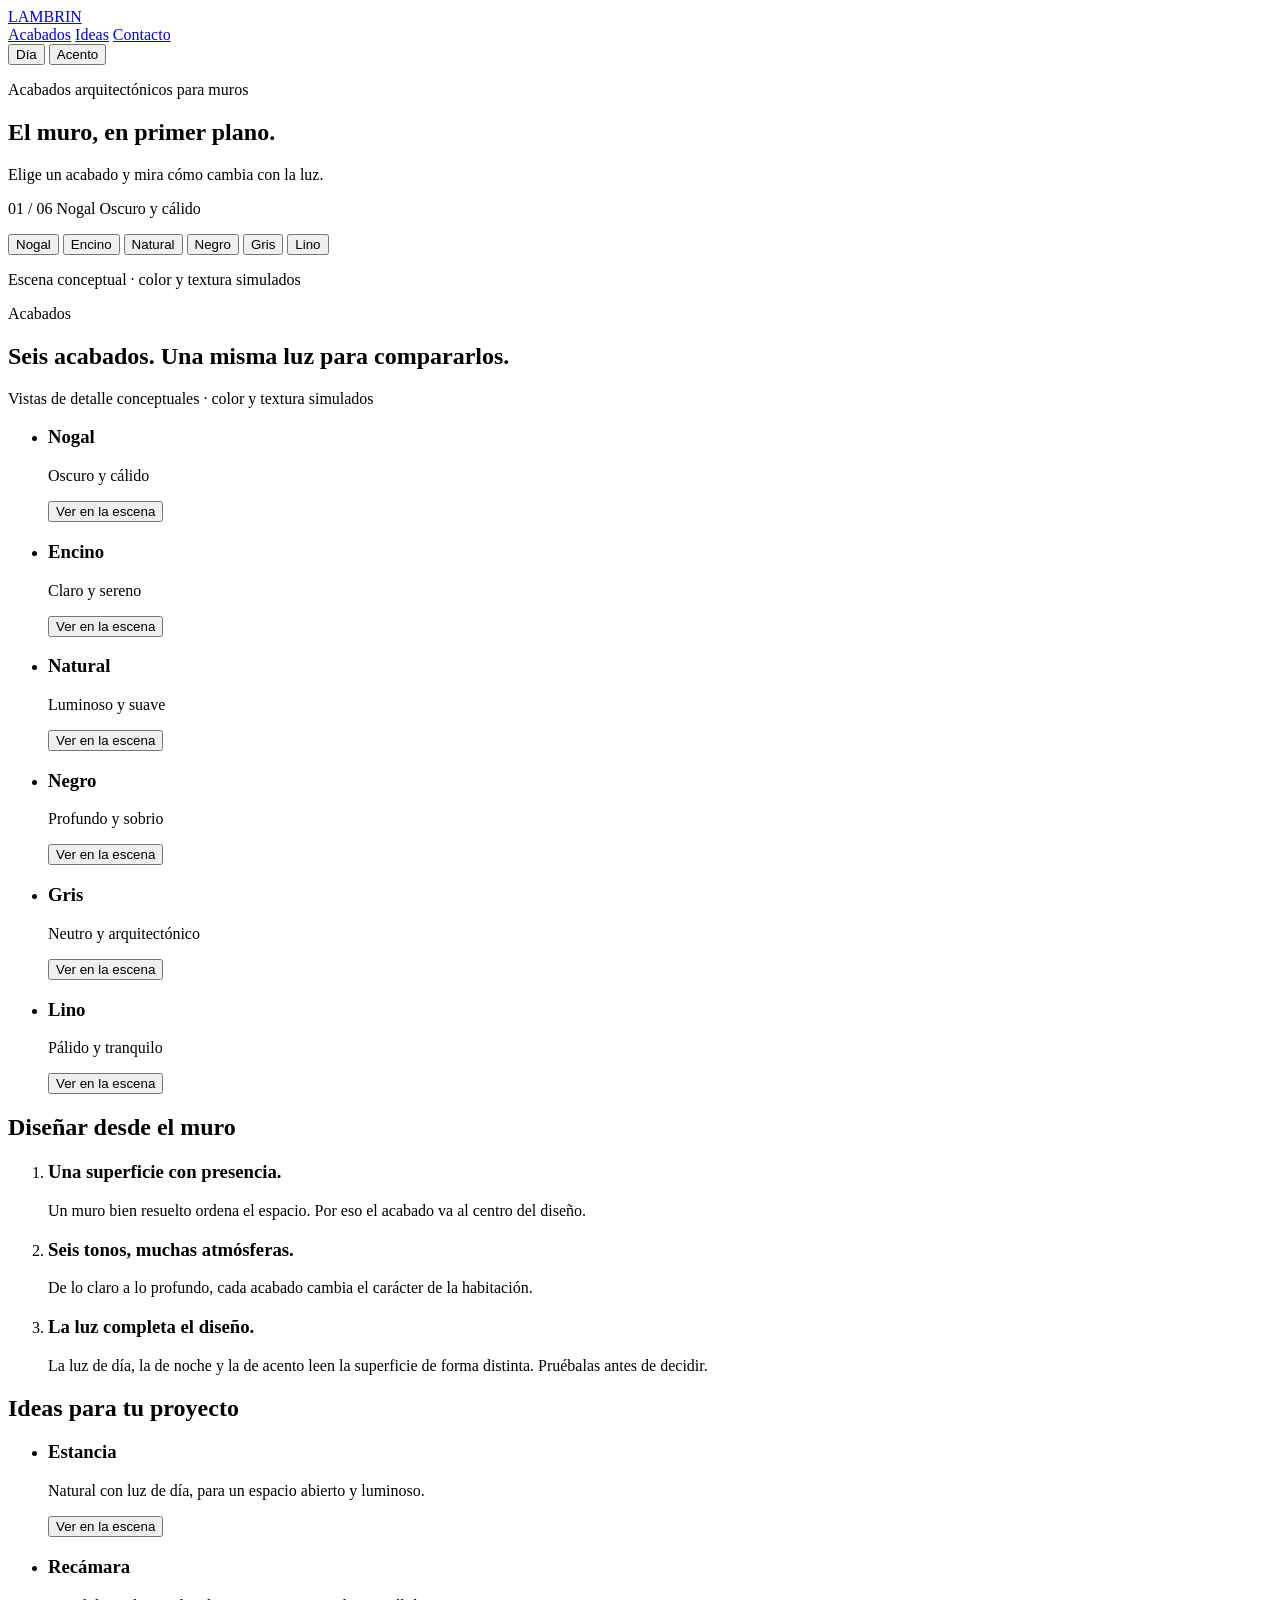
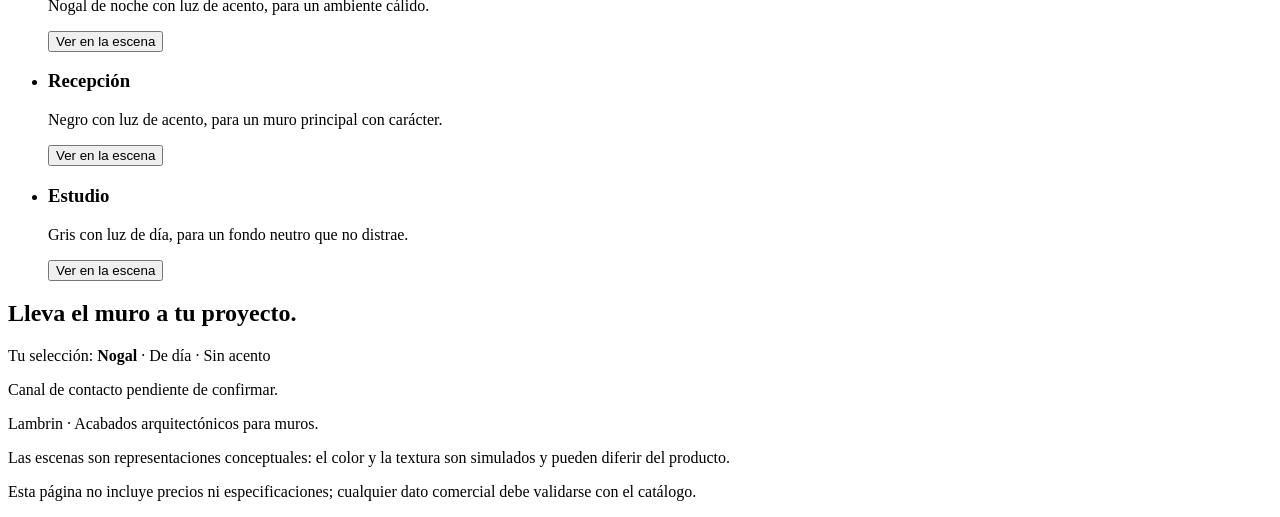
==== site/index.html @ aa0afe57 "T02: estructura y textos de la landing Co-Authored-By: Claude Opus 5.5 <noreply@anthropic.com>" ====
<!doctype html>
<html lang="es-MX">
<head>
  <meta charset="utf-8">
  <meta name="viewport" content="width=device-width, initial-scale=1, viewport-fit=cover">
  <meta name="description" content="Lambrin · Acabados arquitectónicos para muros. Escenas conceptuales: color y textura simulados.">
  <meta name="theme-color" content="#1a1613">
  <title>Lambrin — Acabados para muros</title>
  <link rel="stylesheet" href="styles.css">
  <script src="main.js" defer></script>
</head>
<body>
  <header class="site-header">
    <a class="brand" href="#escena">LAMBRIN</a>
    <nav class="site-nav" aria-label="Secciones">
      <a href="#acabados">Acabados</a>
      <a href="#ideas">Ideas</a>
      <a href="#contacto">Contacto</a>
    </nav>
  </header>

  <main>
    <!-- Escena principal: representación conceptual (ADR-0002) -->
    <section class="scene" id="escena" aria-labelledby="hero-title">
      <div class="stage" aria-hidden="true">
        <div class="wall">
          <div class="surface is-front" data-surface>
            <div class="surface__texture"></div>
            <div class="surface__graze surface__graze--lamp"></div>
            <div class="surface__graze surface__graze--accent"></div>
          </div>
          <div class="surface" data-surface>
            <div class="surface__texture"></div>
            <div class="surface__graze surface__graze--lamp"></div>
            <div class="surface__graze surface__graze--accent"></div>
          </div>
          <div class="light light--daywash"></div>
          <div class="light light--sun-glow"></div>
          <div class="light light--sun"></div>
          <div class="light light--night"></div>
          <div class="light light--lamp"></div>
          <div class="light light--accent"></div>
          <div class="light light--ceiling"></div>
          <div class="light light--base"></div>
          <div class="window"><span class="window__day"></span><span class="window__night"></span></div>
          <div class="sconce"></div>
        </div>
        <div class="floor"><span class="floor__sun"></span><span class="floor__lamp"></span></div>
        <div class="vignette"></div>
        <div class="grain"></div>
        <div class="shade shade--top"></div>
        <div class="shade shade--bottom"></div>
      </div>

      <div class="plate" role="group" aria-label="Apagadores">
        <button class="rocker" id="switch-day" type="button" role="switch" aria-checked="true" aria-label="Luz de día">
          <span class="rocker__paddle" aria-hidden="true"></span>
          <span class="rocker__led" aria-hidden="true"></span>
          <span class="rocker__label" aria-hidden="true">Día</span>
        </button>
        <button class="rocker" id="switch-accent" type="button" role="switch" aria-checked="false" aria-label="Luz de acento">
          <span class="rocker__paddle" aria-hidden="true"></span>
          <span class="rocker__led" aria-hidden="true"></span>
          <span class="rocker__label" aria-hidden="true">Acento</span>
        </button>
      </div>

      <div class="hero">
        <div class="hero__copy">
          <p class="kicker">Acabados arquitectónicos para muros</p>
          <h1 id="hero-title">El muro, en primer plano.</h1>
          <p class="hero__lead">Elige un acabado y mira cómo cambia con la luz.</p>
        </div>

        <div class="picker">
          <p class="picker__status">
            <span class="picker__index" id="finish-index">01 / 06</span>
            <span class="picker__name" id="finish-name">Nogal</span>
            <span class="picker__tone" id="finish-tone">Oscuro y cálido</span>
          </p>
          <div class="picker__options" role="radiogroup" aria-label="Acabado">
            <button class="chip" type="button" role="radio" aria-checked="true" tabindex="0" data-finish="nogal"><span class="chip__swatch" data-paint="nogal" aria-hidden="true"></span><span class="chip__name">Nogal</span></button>
            <button class="chip" type="button" role="radio" aria-checked="false" tabindex="-1" data-finish="encino"><span class="chip__swatch" data-paint="encino" aria-hidden="true"></span><span class="chip__name">Encino</span></button>
            <button class="chip" type="button" role="radio" aria-checked="false" tabindex="-1" data-finish="natural"><span class="chip__swatch" data-paint="natural" aria-hidden="true"></span><span class="chip__name">Natural</span></button>
            <button class="chip" type="button" role="radio" aria-checked="false" tabindex="-1" data-finish="negro"><span class="chip__swatch" data-paint="negro" aria-hidden="true"></span><span class="chip__name">Negro</span></button>
            <button class="chip" type="button" role="radio" aria-checked="false" tabindex="-1" data-finish="gris"><span class="chip__swatch" data-paint="gris" aria-hidden="true"></span><span class="chip__name">Gris</span></button>
            <button class="chip" type="button" role="radio" aria-checked="false" tabindex="-1" data-finish="lino"><span class="chip__swatch" data-paint="lino" aria-hidden="true"></span><span class="chip__name">Lino</span></button>
          </div>
          <p class="scene-note">Escena conceptual · color y textura simulados</p>
        </div>
      </div>
    </section>

    <section class="section" id="acabados" aria-labelledby="acabados-title">
      <div class="section__head">
        <p class="eyebrow">Acabados</p>
        <h2 id="acabados-title">Seis acabados. Una misma luz para compararlos.</h2>
        <p class="section__note">Vistas de detalle conceptuales · color y textura simulados</p>
      </div>
      <ul class="finish-grid">
        <li class="finish-card">
          <div class="finish-card__tile" data-paint="nogal" aria-hidden="true"></div>
          <h3>Nogal</h3>
          <p>Oscuro y cálido</p>
          <button class="text-button" type="button" data-show-finish="nogal" aria-label="Ver Nogal en la escena">Ver en la escena</button>
        </li>
        <li class="finish-card">
          <div class="finish-card__tile" data-paint="encino" aria-hidden="true"></div>
          <h3>Encino</h3>
          <p>Claro y sereno</p>
          <button class="text-button" type="button" data-show-finish="encino" aria-label="Ver Encino en la escena">Ver en la escena</button>
        </li>
        <li class="finish-card">
          <div class="finish-card__tile" data-paint="natural" aria-hidden="true"></div>
          <h3>Natural</h3>
          <p>Luminoso y suave</p>
          <button class="text-button" type="button" data-show-finish="natural" aria-label="Ver Natural en la escena">Ver en la escena</button>
        </li>
        <li class="finish-card">
          <div class="finish-card__tile" data-paint="negro" aria-hidden="true"></div>
          <h3>Negro</h3>
          <p>Profundo y sobrio</p>
          <button class="text-button" type="button" data-show-finish="negro" aria-label="Ver Negro en la escena">Ver en la escena</button>
        </li>
        <li class="finish-card">
          <div class="finish-card__tile" data-paint="gris" aria-hidden="true"></div>
          <h3>Gris</h3>
          <p>Neutro y arquitectónico</p>
          <button class="text-button" type="button" data-show-finish="gris" aria-label="Ver Gris en la escena">Ver en la escena</button>
        </li>
        <li class="finish-card">
          <div class="finish-card__tile" data-paint="lino" aria-hidden="true"></div>
          <h3>Lino</h3>
          <p>Pálido y tranquilo</p>
          <button class="text-button" type="button" data-show-finish="lino" aria-label="Ver Lino en la escena">Ver en la escena</button>
        </li>
      </ul>
    </section>

    <section class="band" id="valor" aria-labelledby="valor-title">
      <div class="section">
        <div class="section__head">
          <h2 id="valor-title">Diseñar desde el muro</h2>
        </div>
        <ol class="values">
          <li>
            <h3>Una superficie con presencia.</h3>
            <p>Un muro bien resuelto ordena el espacio. Por eso el acabado va al centro del diseño.</p>
          </li>
          <li>
            <h3>Seis tonos, muchas atmósferas.</h3>
            <p>De lo claro a lo profundo, cada acabado cambia el carácter de la habitación.</p>
          </li>
          <li>
            <h3>La luz completa el diseño.</h3>
            <p>La luz de día, la de noche y la de acento leen la superficie de forma distinta. Pruébalas antes de decidir.</p>
          </li>
        </ol>
      </div>
    </section>

    <section class="section" id="ideas" aria-labelledby="ideas-title">
      <div class="section__head">
        <h2 id="ideas-title">Ideas para tu proyecto</h2>
      </div>
      <ul class="ideas">
        <li class="idea">
          <div class="mini" data-idea-scene="estancia" aria-hidden="true"><span class="mini__shade"></span><span class="mini__glow"></span><span class="mini__accent"></span></div>
          <h3>Estancia</h3>
          <p>Natural con luz de día, para un espacio abierto y luminoso.</p>
          <p class="idea__meta" data-idea-meta="estancia"></p>
          <button class="text-button" type="button" data-idea="estancia" aria-label="Ver la idea Estancia en la escena">Ver en la escena</button>
        </li>
        <li class="idea">
          <div class="mini" data-idea-scene="recamara" aria-hidden="true"><span class="mini__shade"></span><span class="mini__glow"></span><span class="mini__accent"></span></div>
          <h3>Recámara</h3>
          <p>Nogal de noche con luz de acento, para un ambiente cálido.</p>
          <p class="idea__meta" data-idea-meta="recamara"></p>
          <button class="text-button" type="button" data-idea="recamara" aria-label="Ver la idea Recámara en la escena">Ver en la escena</button>
        </li>
        <li class="idea">
          <div class="mini" data-idea-scene="recepcion" aria-hidden="true"><span class="mini__shade"></span><span class="mini__glow"></span><span class="mini__accent"></span></div>
          <h3>Recepción</h3>
          <p>Negro con luz de acento, para un muro principal con carácter.</p>
          <p class="idea__meta" data-idea-meta="recepcion"></p>
          <button class="text-button" type="button" data-idea="recepcion" aria-label="Ver la idea Recepción en la escena">Ver en la escena</button>
        </li>
        <li class="idea">
          <div class="mini" data-idea-scene="estudio" aria-hidden="true"><span class="mini__shade"></span><span class="mini__glow"></span><span class="mini__accent"></span></div>
          <h3>Estudio</h3>
          <p>Gris con luz de día, para un fondo neutro que no distrae.</p>
          <p class="idea__meta" data-idea-meta="estudio"></p>
          <button class="text-button" type="button" data-idea="estudio" aria-label="Ver la idea Estudio en la escena">Ver en la escena</button>
        </li>
      </ul>
    </section>

    <!-- Sin canal de contacto confirmado: no hay formulario ni envío (ADR-0003) -->
    <section class="cta" id="contacto" aria-labelledby="contacto-title">
      <div class="section cta__inner">
        <h2 id="contacto-title">Lleva el muro a tu proyecto.</h2>
        <div class="summary">
          <span class="summary__swatch" id="cta-swatch" aria-hidden="true"></span>
          <p>Tu selección: <strong id="cta-finish">Nogal</strong> · <span id="cta-mode">De día</span> · <span id="cta-accent">Sin acento</span></p>
        </div>
        <p class="pending" id="cta-pending">Canal de contacto pendiente de confirmar.</p>
      </div>
    </section>
  </main>

  <footer class="site-footer">
    <div class="section site-footer__inner">
      <p class="site-footer__brand">Lambrin · Acabados arquitectónicos para muros.</p>
      <p>Las escenas son representaciones conceptuales: el color y la textura son simulados y pueden diferir del producto.</p>
      <p>Esta página no incluye precios ni especificaciones; cualquier dato comercial debe validarse con el catálogo.</p>
    </div>
  </footer>

  <p class="sr-only" id="announcer" aria-live="polite"></p>
</body>
</html>
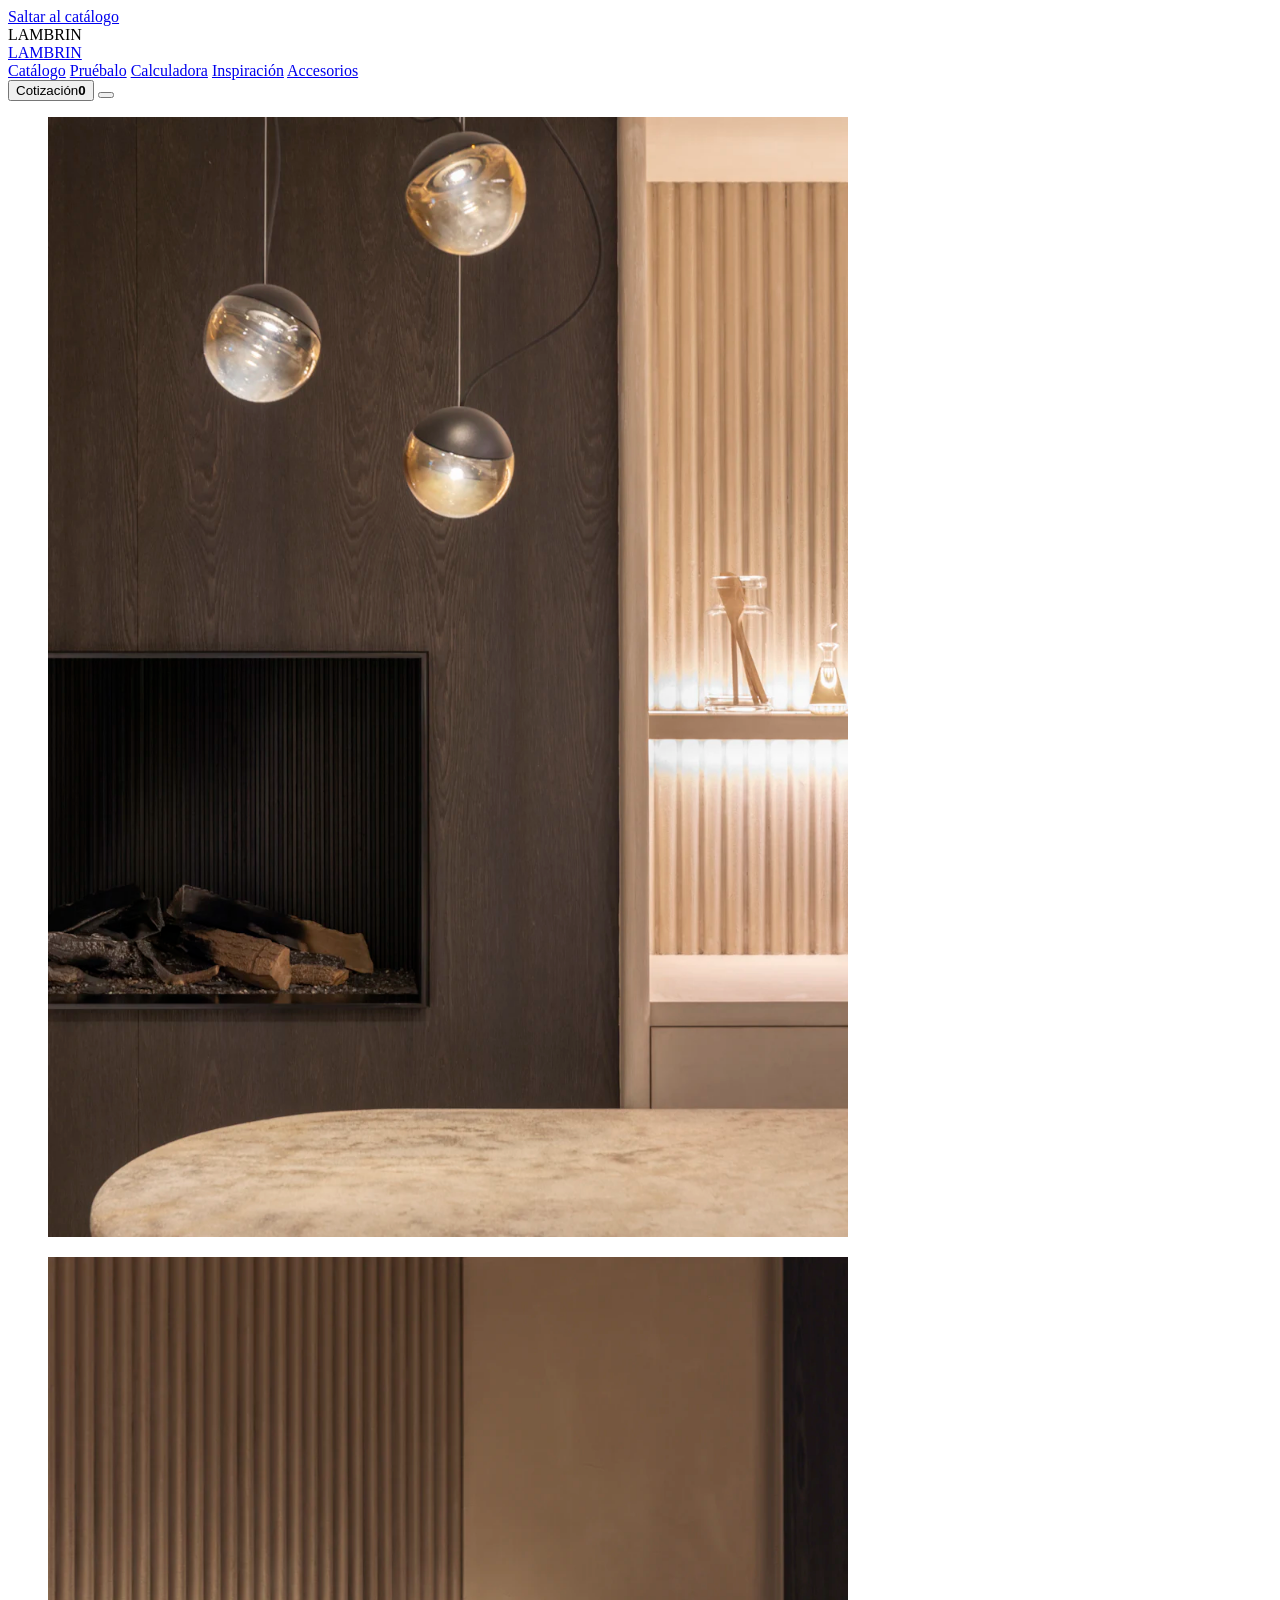
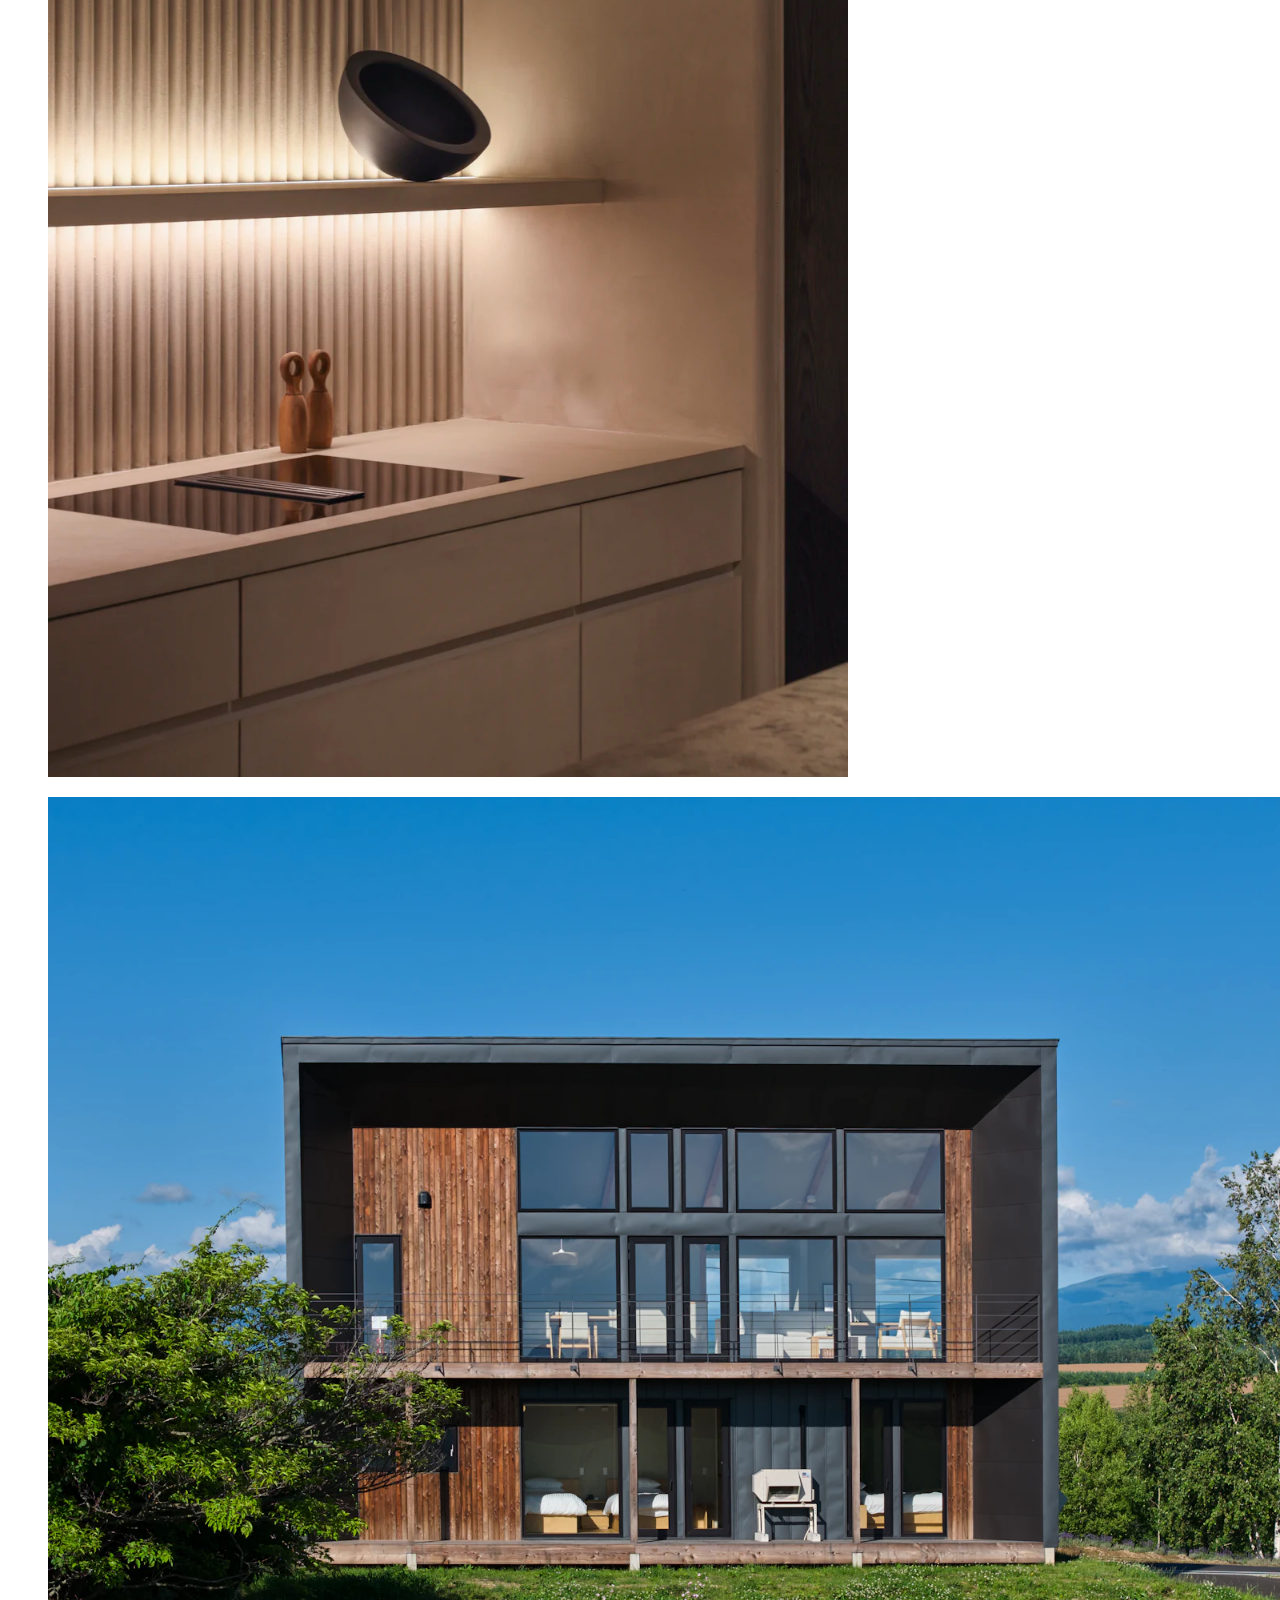
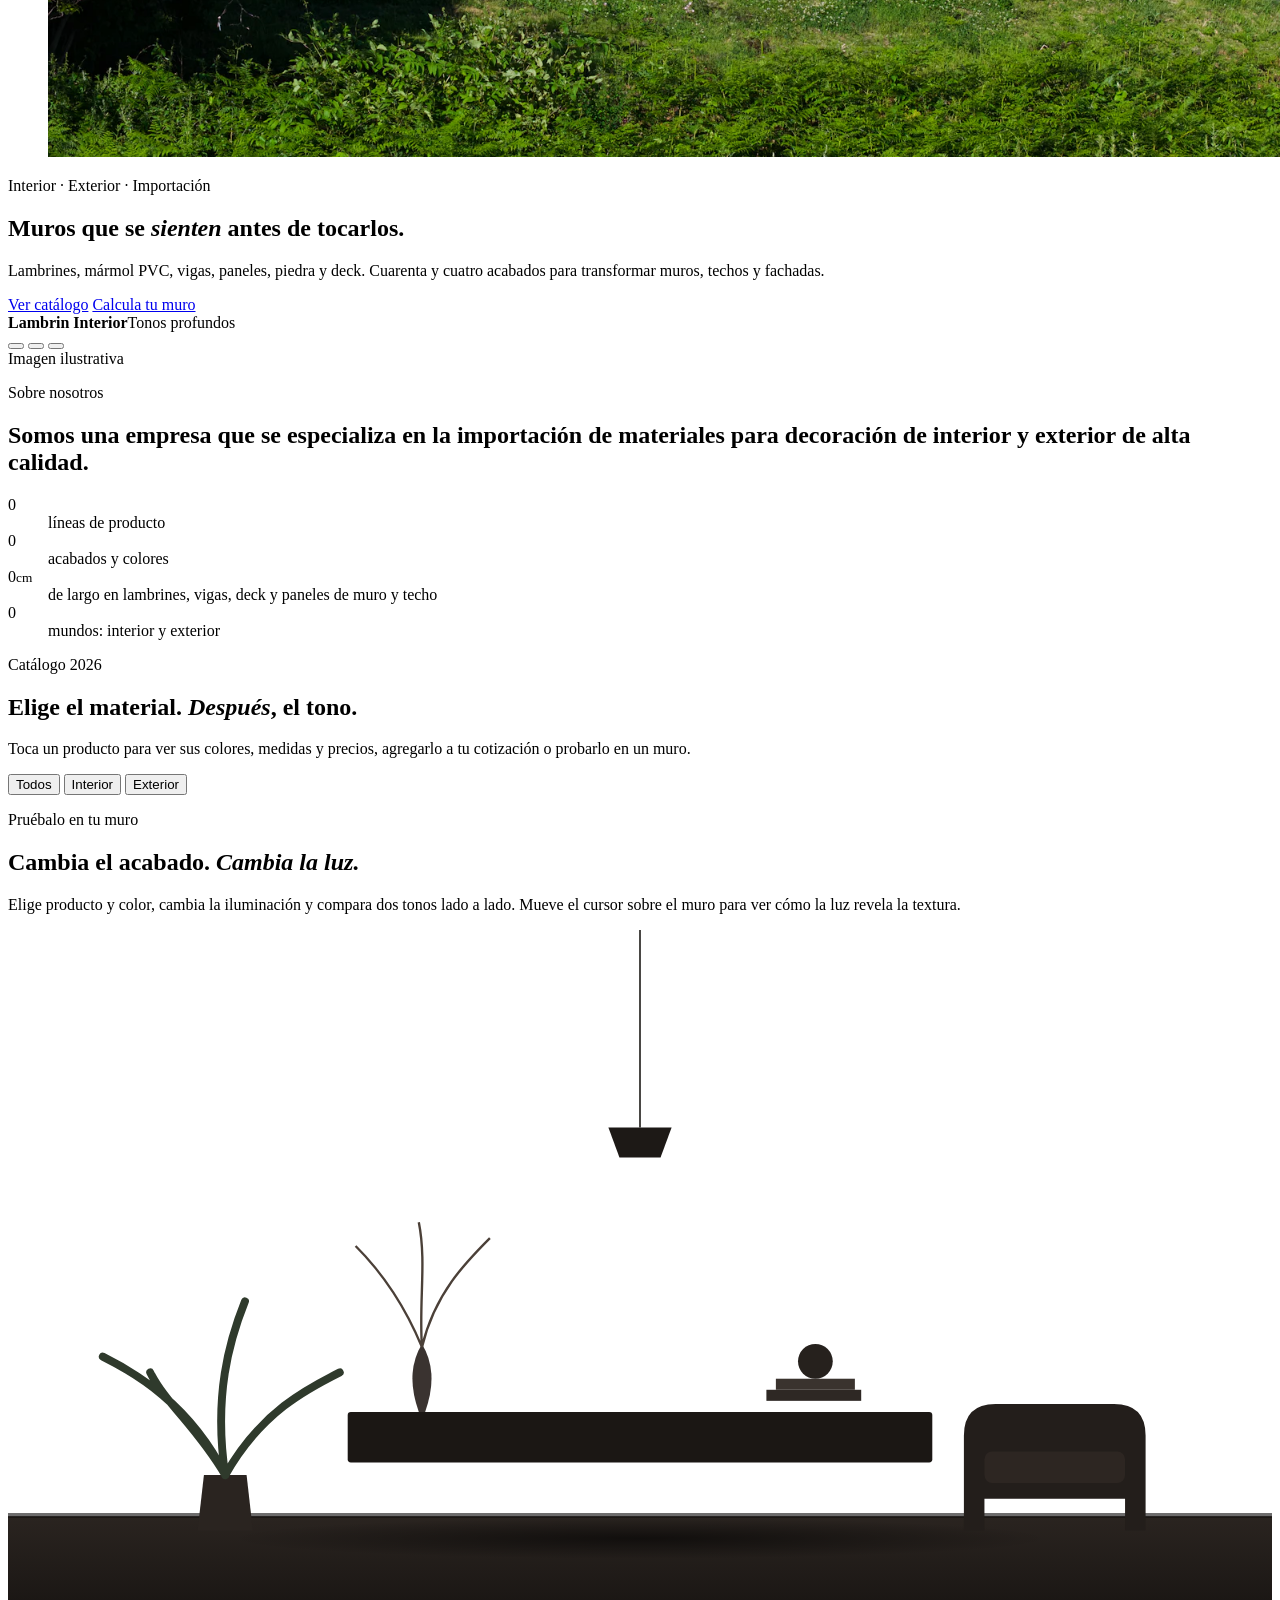
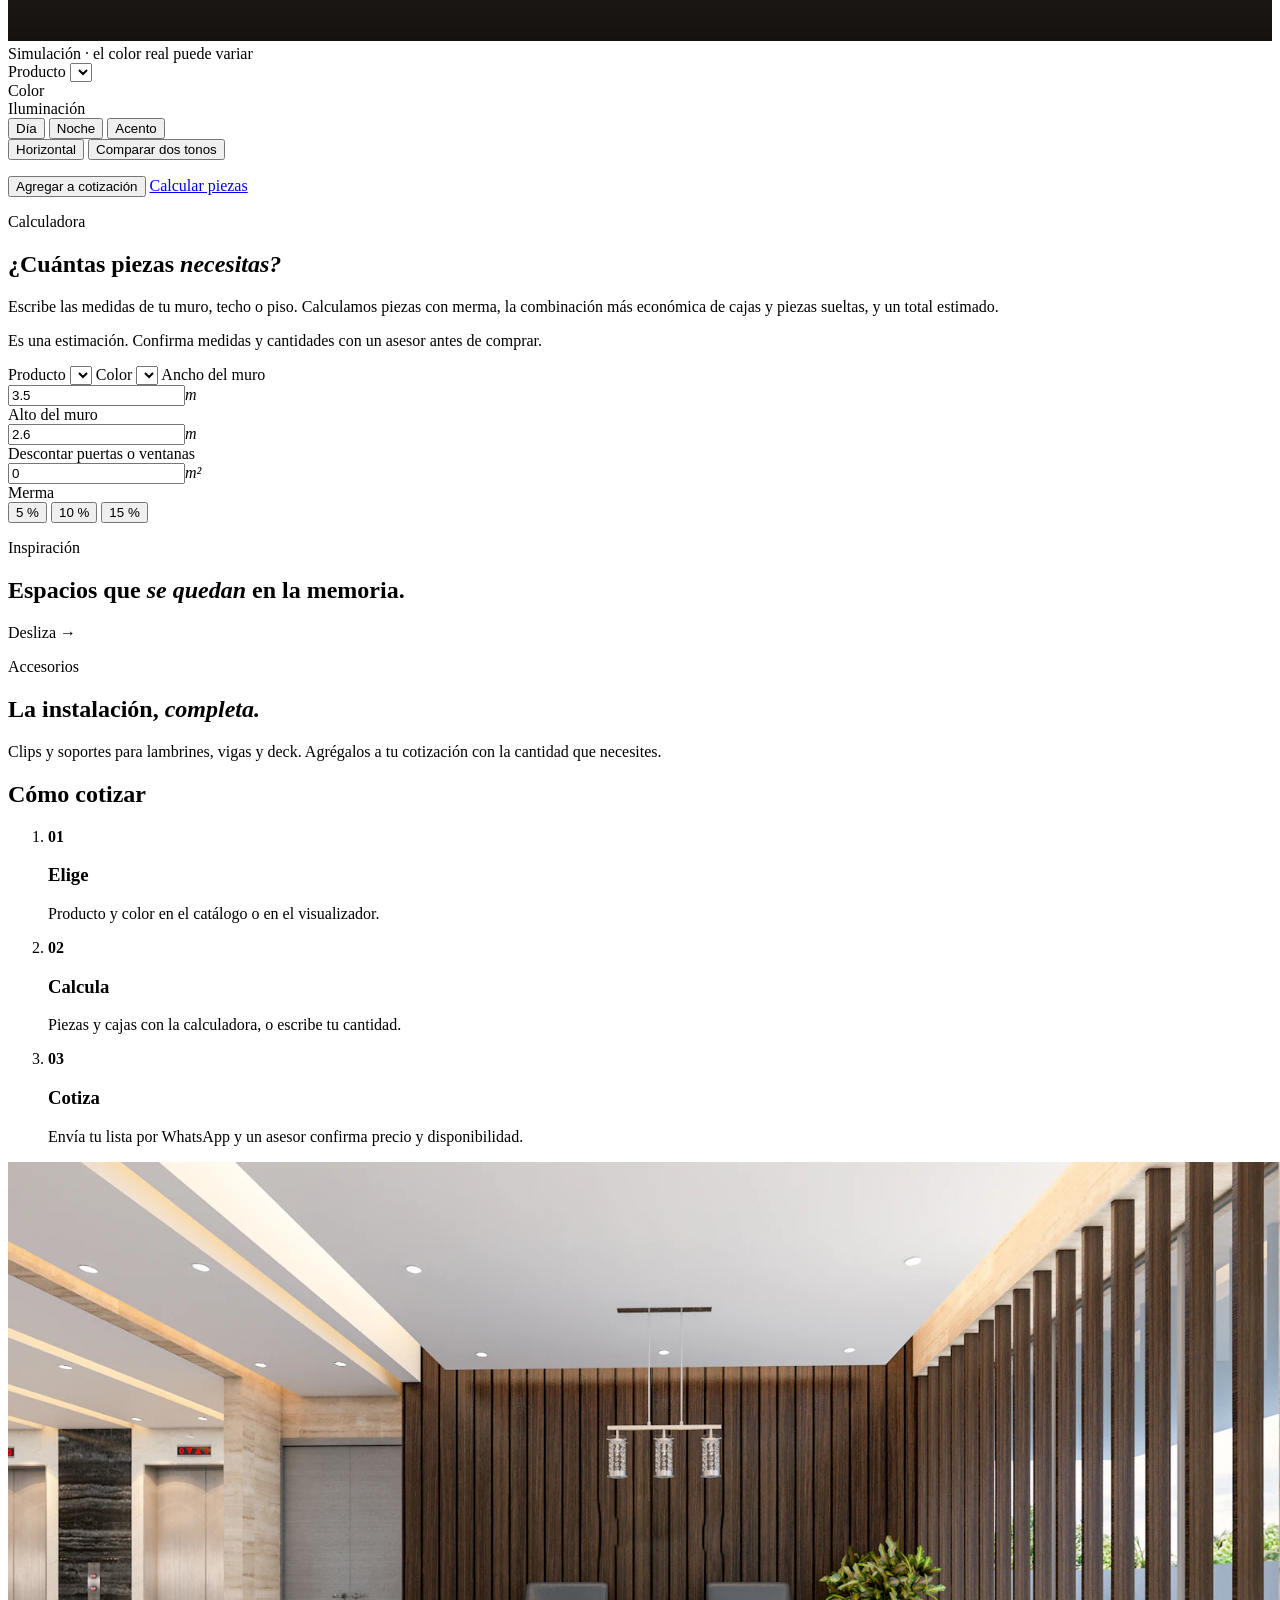
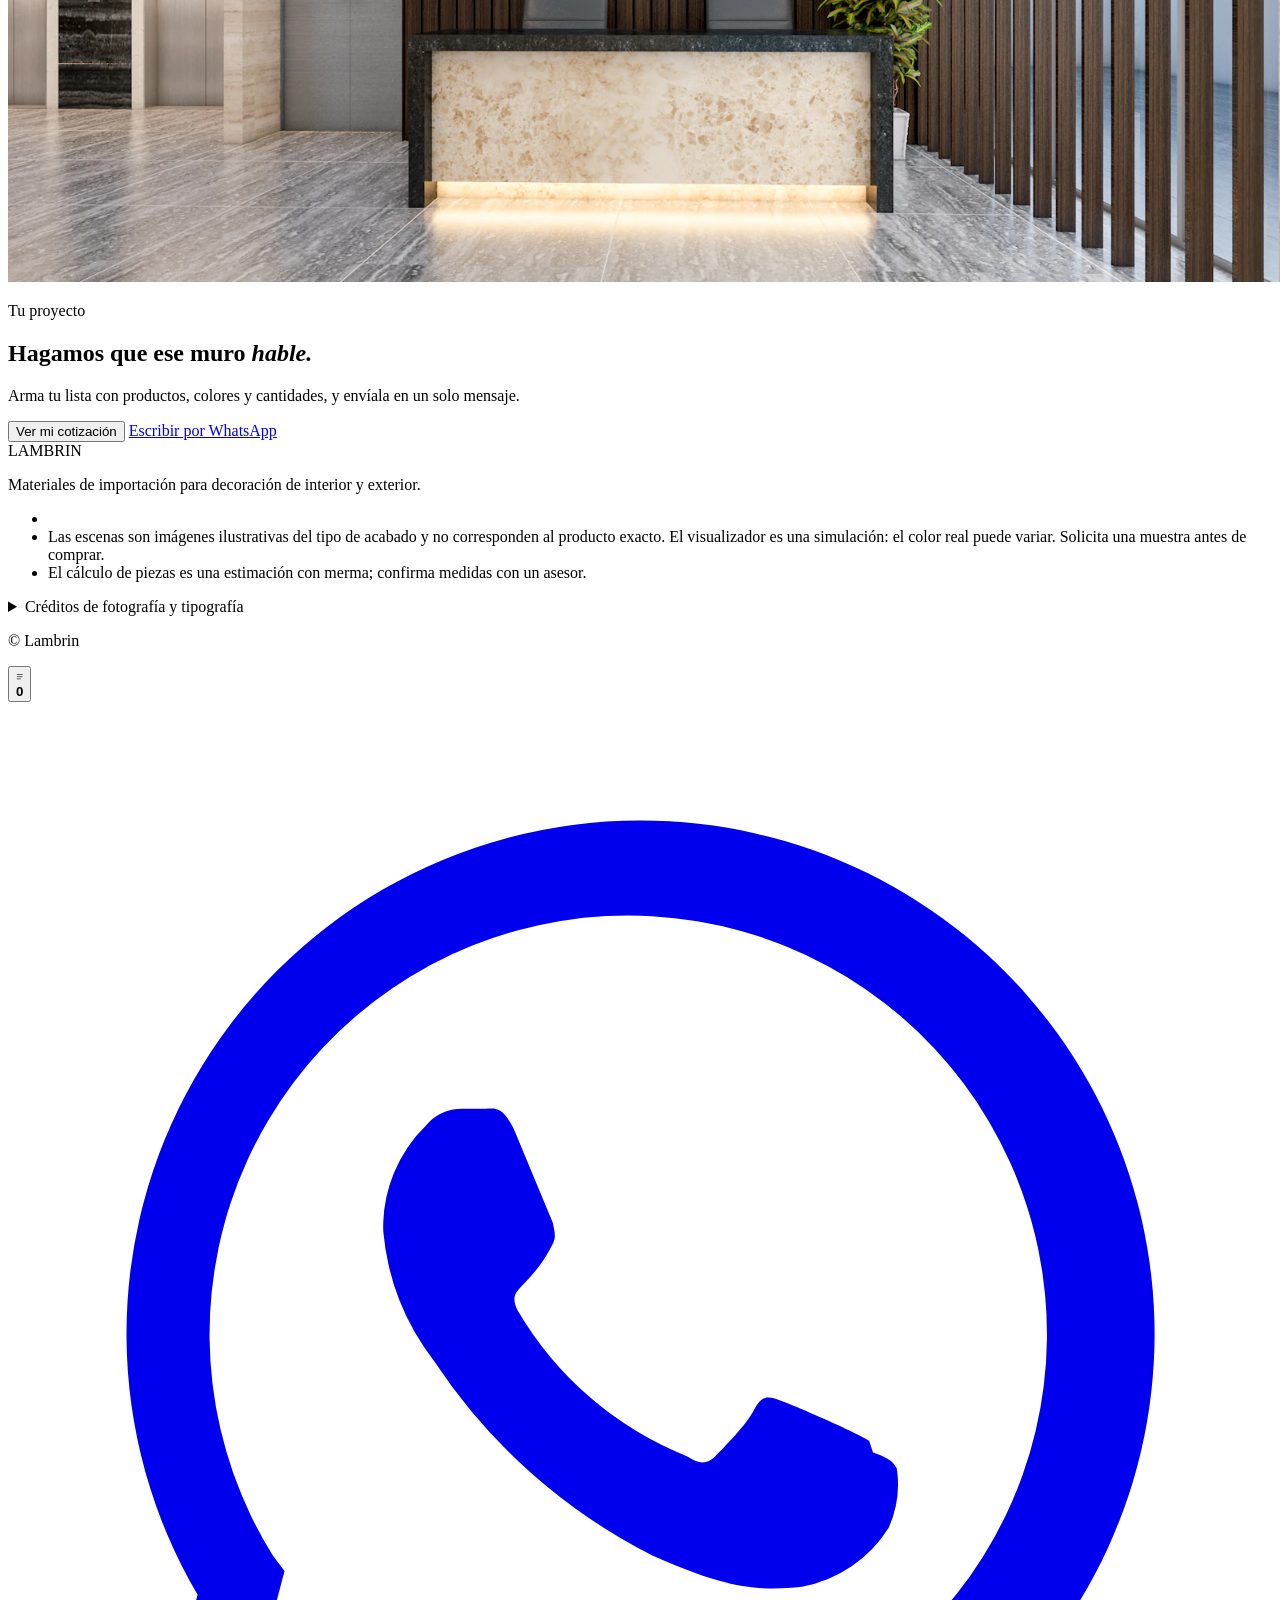
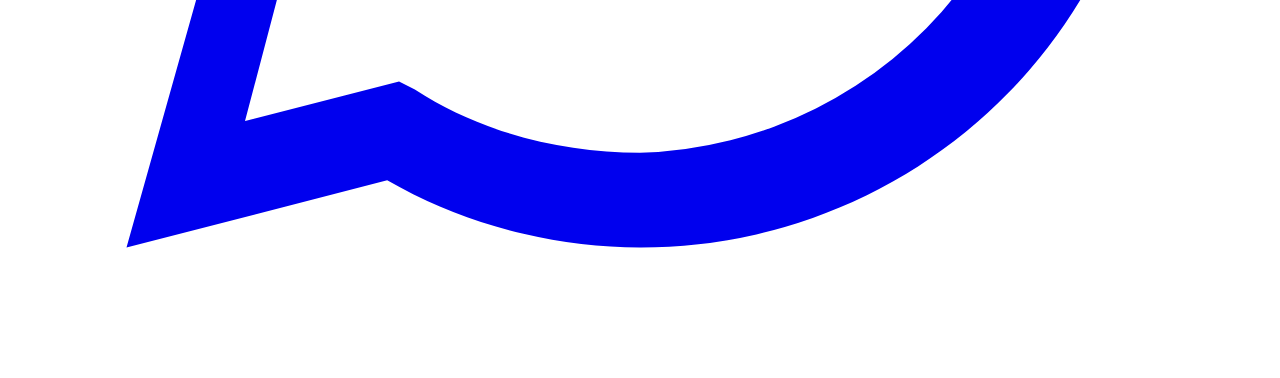
==== commit 87eb44bc: "T04 v2: estructura HTML, SEO, favicon, imagen para redes, robots, sitemap y .htaccess Co-Authored-By" ====
--- a/site/index.html
+++ b/site/index.html
@@ -3,219 +3,397 @@
 <head>
   <meta charset="utf-8">
   <meta name="viewport" content="width=device-width, initial-scale=1, viewport-fit=cover">
-  <meta name="description" content="Lambrin · Acabados arquitectónicos para muros. Escenas conceptuales: color y textura simulados.">
-  <meta name="theme-color" content="#1a1613">
-  <title>Lambrin — Acabados para muros</title>
-  <link rel="stylesheet" href="styles.css">
-  <script src="main.js" defer></script>
+  <title>Lambrin · Lambrines, paneles, mármol PVC y piedra para interior y exterior</title>
+  <meta name="description" content="Catálogo Lambrin: lambrines de interior y exterior, láminas de mármol PVC, vigas, paneles acústicos, piedra PU, piedras flexibles y deck. Precios, medidas, 44 acabados, calculadora de piezas y cotización por WhatsApp.">
+  <meta name="theme-color" content="#14110f">
+  <meta property="og:type" content="website">
+  <meta property="og:locale" content="es_MX">
+  <meta property="og:title" content="Lambrin · Acabados para muros, techos y fachadas">
+  <meta property="og:description" content="Lambrines, mármol PVC, vigas, piedra y deck para interior y exterior. Elige tu acabado, calcula tus piezas y cotiza por WhatsApp.">
+  <meta property="og:image" content="assets/og.jpg">
+  <meta name="twitter:card" content="summary_large_image">
+  <link rel="icon" href="favicon.svg" type="image/svg+xml">
+  <link rel="preload" href="assets/fuentes/fraunces-latin-wght-normal.woff2" as="font" type="font/woff2" crossorigin>
+  <link rel="preload" href="assets/fuentes/manrope-latin-wght-normal.woff2" as="font" type="font/woff2" crossorigin>
+  <link rel="stylesheet" href="css/styles.css">
+  <script src="js/catalogo.js" defer></script>
+  <script src="js/main.js" defer></script>
 </head>
-<body>
-  <header class="site-header">
-    <a class="brand" href="#escena">LAMBRIN</a>
-    <nav class="site-nav" aria-label="Secciones">
-      <a href="#acabados">Acabados</a>
-      <a href="#ideas">Ideas</a>
-      <a href="#contacto">Contacto</a>
+<body class="is-loading">
+  <a class="skip" href="#catalogo">Saltar al catálogo</a>
+
+  <!-- Telón de entrada: listones que se abren -->
+  <div class="intro" aria-hidden="true">
+    <div class="intro__slats"><i></i><i></i><i></i><i></i><i></i><i></i><i></i><i></i><i></i><i></i></div>
+    <div class="intro__mark">LAMBRIN</div>
+  </div>
+
+  <div class="progress" aria-hidden="true"><span></span></div>
+  <div class="cursor" aria-hidden="true"></div>
+
+  <header class="nav" id="top">
+    <a class="nav__brand" href="#top" aria-label="Lambrin, inicio">LAMBRIN</a>
+    <nav class="nav__links" aria-label="Secciones">
+      <a href="#catalogo">Catálogo</a>
+      <a href="#visualizador">Pruébalo</a>
+      <a href="#calculadora">Calculadora</a>
+      <a href="#inspiracion">Inspiración</a>
+      <a href="#accesorios">Accesorios</a>
     </nav>
+    <button class="nav__quote" type="button" data-open-cart aria-label="Abrir lista de cotización">
+      <span>Cotización</span><b class="cart-count" data-cart-count>0</b>
+    </button>
+    <button class="nav__menu" type="button" aria-expanded="false" aria-controls="menu-movil" aria-label="Abrir menú"><i></i><i></i></button>
   </header>
 
+  <div class="mobile-menu" id="menu-movil" hidden>
+    <a href="#catalogo">Catálogo</a>
+    <a href="#visualizador">Pruébalo en tu muro</a>
+    <a href="#calculadora">Calculadora</a>
+    <a href="#inspiracion">Inspiración</a>
+    <a href="#accesorios">Accesorios</a>
+    <a href="#contacto">Cotizar</a>
+  </div>
+
   <main>
-    <!-- Escena principal: representación conceptual (ADR-0002) -->
-    <section class="scene" id="escena" aria-labelledby="hero-title">
-      <div class="stage" aria-hidden="true">
-        <div class="wall">
-          <div class="surface is-front" data-surface>
-            <div class="surface__texture"></div>
-            <div class="surface__graze surface__graze--lamp"></div>
-            <div class="surface__graze surface__graze--accent"></div>
-          </div>
-          <div class="surface" data-surface>
-            <div class="surface__texture"></div>
-            <div class="surface__graze surface__graze--lamp"></div>
-            <div class="surface__graze surface__graze--accent"></div>
-          </div>
-          <div class="light light--daywash"></div>
-          <div class="light light--sun-glow"></div>
-          <div class="light light--sun"></div>
-          <div class="light light--night"></div>
-          <div class="light light--lamp"></div>
-          <div class="light light--accent"></div>
-          <div class="light light--ceiling"></div>
-          <div class="light light--base"></div>
-          <div class="window"><span class="window__day"></span><span class="window__night"></span></div>
-          <div class="sconce"></div>
-        </div>
-        <div class="floor"><span class="floor__sun"></span><span class="floor__lamp"></span></div>
-        <div class="vignette"></div>
-        <div class="grain"></div>
-        <div class="shade shade--top"></div>
-        <div class="shade shade--bottom"></div>
-      </div>
-
-      <div class="plate" role="group" aria-label="Apagadores">
-        <button class="rocker" id="switch-day" type="button" role="switch" aria-checked="true" aria-label="Luz de día">
-          <span class="rocker__paddle" aria-hidden="true"></span>
-          <span class="rocker__led" aria-hidden="true"></span>
-          <span class="rocker__label" aria-hidden="true">Día</span>
-        </button>
-        <button class="rocker" id="switch-accent" type="button" role="switch" aria-checked="false" aria-label="Luz de acento">
-          <span class="rocker__paddle" aria-hidden="true"></span>
-          <span class="rocker__led" aria-hidden="true"></span>
-          <span class="rocker__label" aria-hidden="true">Acento</span>
-        </button>
-      </div>
-
-      <div class="hero">
-        <div class="hero__copy">
-          <p class="kicker">Acabados arquitectónicos para muros</p>
-          <h1 id="hero-title">El muro, en primer plano.</h1>
-          <p class="hero__lead">Elige un acabado y mira cómo cambia con la luz.</p>
-        </div>
-
-        <div class="picker">
-          <p class="picker__status">
-            <span class="picker__index" id="finish-index">01 / 06</span>
-            <span class="picker__name" id="finish-name">Nogal</span>
-            <span class="picker__tone" id="finish-tone">Oscuro y cálido</span>
-          </p>
-          <div class="picker__options" role="radiogroup" aria-label="Acabado">
-            <button class="chip" type="button" role="radio" aria-checked="true" tabindex="0" data-finish="nogal"><span class="chip__swatch" data-paint="nogal" aria-hidden="true"></span><span class="chip__name">Nogal</span></button>
-            <button class="chip" type="button" role="radio" aria-checked="false" tabindex="-1" data-finish="encino"><span class="chip__swatch" data-paint="encino" aria-hidden="true"></span><span class="chip__name">Encino</span></button>
-            <button class="chip" type="button" role="radio" aria-checked="false" tabindex="-1" data-finish="natural"><span class="chip__swatch" data-paint="natural" aria-hidden="true"></span><span class="chip__name">Natural</span></button>
-            <button class="chip" type="button" role="radio" aria-checked="false" tabindex="-1" data-finish="negro"><span class="chip__swatch" data-paint="negro" aria-hidden="true"></span><span class="chip__name">Negro</span></button>
-            <button class="chip" type="button" role="radio" aria-checked="false" tabindex="-1" data-finish="gris"><span class="chip__swatch" data-paint="gris" aria-hidden="true"></span><span class="chip__name">Gris</span></button>
-            <button class="chip" type="button" role="radio" aria-checked="false" tabindex="-1" data-finish="lino"><span class="chip__swatch" data-paint="lino" aria-hidden="true"></span><span class="chip__name">Lino</span></button>
-          </div>
-          <p class="scene-note">Escena conceptual · color y textura simulados</p>
-        </div>
-      </div>
-    </section>
-
-    <section class="section" id="acabados" aria-labelledby="acabados-title">
-      <div class="section__head">
-        <p class="eyebrow">Acabados</p>
-        <h2 id="acabados-title">Seis acabados. Una misma luz para compararlos.</h2>
-        <p class="section__note">Vistas de detalle conceptuales · color y textura simulados</p>
-      </div>
-      <ul class="finish-grid">
-        <li class="finish-card">
-          <div class="finish-card__tile" data-paint="nogal" aria-hidden="true"></div>
-          <h3>Nogal</h3>
-          <p>Oscuro y cálido</p>
-          <button class="text-button" type="button" data-show-finish="nogal" aria-label="Ver Nogal en la escena">Ver en la escena</button>
-        </li>
-        <li class="finish-card">
-          <div class="finish-card__tile" data-paint="encino" aria-hidden="true"></div>
-          <h3>Encino</h3>
-          <p>Claro y sereno</p>
-          <button class="text-button" type="button" data-show-finish="encino" aria-label="Ver Encino en la escena">Ver en la escena</button>
-        </li>
-        <li class="finish-card">
-          <div class="finish-card__tile" data-paint="natural" aria-hidden="true"></div>
-          <h3>Natural</h3>
-          <p>Luminoso y suave</p>
-          <button class="text-button" type="button" data-show-finish="natural" aria-label="Ver Natural en la escena">Ver en la escena</button>
-        </li>
-        <li class="finish-card">
-          <div class="finish-card__tile" data-paint="negro" aria-hidden="true"></div>
-          <h3>Negro</h3>
-          <p>Profundo y sobrio</p>
-          <button class="text-button" type="button" data-show-finish="negro" aria-label="Ver Negro en la escena">Ver en la escena</button>
-        </li>
-        <li class="finish-card">
-          <div class="finish-card__tile" data-paint="gris" aria-hidden="true"></div>
-          <h3>Gris</h3>
-          <p>Neutro y arquitectónico</p>
-          <button class="text-button" type="button" data-show-finish="gris" aria-label="Ver Gris en la escena">Ver en la escena</button>
-        </li>
-        <li class="finish-card">
-          <div class="finish-card__tile" data-paint="lino" aria-hidden="true"></div>
-          <h3>Lino</h3>
-          <p>Pálido y tranquilo</p>
-          <button class="text-button" type="button" data-show-finish="lino" aria-label="Ver Lino en la escena">Ver en la escena</button>
-        </li>
-      </ul>
-    </section>
-
-    <section class="band" id="valor" aria-labelledby="valor-title">
-      <div class="section">
-        <div class="section__head">
-          <h2 id="valor-title">Diseñar desde el muro</h2>
-        </div>
-        <ol class="values">
-          <li>
-            <h3>Una superficie con presencia.</h3>
-            <p>Un muro bien resuelto ordena el espacio. Por eso el acabado va al centro del diseño.</p>
-          </li>
-          <li>
-            <h3>Seis tonos, muchas atmósferas.</h3>
-            <p>De lo claro a lo profundo, cada acabado cambia el carácter de la habitación.</p>
-          </li>
-          <li>
-            <h3>La luz completa el diseño.</h3>
-            <p>La luz de día, la de noche y la de acento leen la superficie de forma distinta. Pruébalas antes de decidir.</p>
-          </li>
-        </ol>
-      </div>
-    </section>
-
-    <section class="section" id="ideas" aria-labelledby="ideas-title">
-      <div class="section__head">
-        <h2 id="ideas-title">Ideas para tu proyecto</h2>
-      </div>
-      <ul class="ideas">
-        <li class="idea">
-          <div class="mini" data-idea-scene="estancia" aria-hidden="true"><span class="mini__shade"></span><span class="mini__glow"></span><span class="mini__accent"></span></div>
-          <h3>Estancia</h3>
-          <p>Natural con luz de día, para un espacio abierto y luminoso.</p>
-          <p class="idea__meta" data-idea-meta="estancia"></p>
-          <button class="text-button" type="button" data-idea="estancia" aria-label="Ver la idea Estancia en la escena">Ver en la escena</button>
-        </li>
-        <li class="idea">
-          <div class="mini" data-idea-scene="recamara" aria-hidden="true"><span class="mini__shade"></span><span class="mini__glow"></span><span class="mini__accent"></span></div>
-          <h3>Recámara</h3>
-          <p>Nogal de noche con luz de acento, para un ambiente cálido.</p>
-          <p class="idea__meta" data-idea-meta="recamara"></p>
-          <button class="text-button" type="button" data-idea="recamara" aria-label="Ver la idea Recámara en la escena">Ver en la escena</button>
-        </li>
-        <li class="idea">
-          <div class="mini" data-idea-scene="recepcion" aria-hidden="true"><span class="mini__shade"></span><span class="mini__glow"></span><span class="mini__accent"></span></div>
-          <h3>Recepción</h3>
-          <p>Negro con luz de acento, para un muro principal con carácter.</p>
-          <p class="idea__meta" data-idea-meta="recepcion"></p>
-          <button class="text-button" type="button" data-idea="recepcion" aria-label="Ver la idea Recepción en la escena">Ver en la escena</button>
-        </li>
-        <li class="idea">
-          <div class="mini" data-idea-scene="estudio" aria-hidden="true"><span class="mini__shade"></span><span class="mini__glow"></span><span class="mini__accent"></span></div>
-          <h3>Estudio</h3>
-          <p>Gris con luz de día, para un fondo neutro que no distrae.</p>
-          <p class="idea__meta" data-idea-meta="estudio"></p>
-          <button class="text-button" type="button" data-idea="estudio" aria-label="Ver la idea Estudio en la escena">Ver en la escena</button>
-        </li>
-      </ul>
-    </section>
-
-    <!-- Sin canal de contacto confirmado: no hay formulario ni envío (ADR-0003) -->
-    <section class="cta" id="contacto" aria-labelledby="contacto-title">
-      <div class="section cta__inner">
-        <h2 id="contacto-title">Lleva el muro a tu proyecto.</h2>
-        <div class="summary">
-          <span class="summary__swatch" id="cta-swatch" aria-hidden="true"></span>
-          <p>Tu selección: <strong id="cta-finish">Nogal</strong> · <span id="cta-mode">De día</span> · <span id="cta-accent">Sin acento</span></p>
-        </div>
-        <p class="pending" id="cta-pending">Canal de contacto pendiente de confirmar.</p>
+    <!-- PORTADA -->
+    <section class="hero" aria-label="Portada">
+      <div class="hero__media" data-hero>
+        <figure class="hero__slide is-active">
+          <img src="assets/escenas/hero-oscuro-1600.webp" srcset="assets/escenas/hero-oscuro-800.webp 800w, assets/escenas/hero-oscuro-1600.webp 1600w, assets/escenas/hero-oscuro-2400.webp 2400w" sizes="100vw" alt="Muro de listones de madera oscura con chimenea y lámparas colgantes" fetchpriority="high">
+        </figure>
+        <figure class="hero__slide">
+          <img src="assets/escenas/hero-calido-1600.webp" srcset="assets/escenas/hero-calido-800.webp 800w, assets/escenas/hero-calido-1600.webp 1600w, assets/escenas/hero-calido-2400.webp 2400w" sizes="100vw" alt="Cocina con muro de listones claros iluminados por una repisa" loading="lazy">
+        </figure>
+        <figure class="hero__slide">
+          <img src="assets/escenas/hero-fachada-1600.webp" srcset="assets/escenas/hero-fachada-800.webp 800w, assets/escenas/hero-fachada-1600.webp 1600w, assets/escenas/hero-fachada-2400.webp 2400w" sizes="100vw" alt="Casa moderna de dos pisos con fachada de listones de madera" loading="lazy">
+        </figure>
+        <div class="hero__wipe" aria-hidden="true"><i></i><i></i><i></i><i></i><i></i><i></i><i></i><i></i></div>
+        <div class="hero__light" aria-hidden="true"></div>
+        <div class="hero__shade" aria-hidden="true"></div>
+      </div>
+
+      <div class="hero__content">
+        <p class="eyebrow" data-reveal>Interior · Exterior · Importación</p>
+        <h1 class="hero__title" data-split>Muros que se <em>sienten</em> antes de tocarlos.</h1>
+        <p class="hero__lead" data-reveal>Lambrines, mármol PVC, vigas, paneles, piedra y deck. Cuarenta y cuatro acabados para transformar muros, techos y fachadas.</p>
+        <div class="hero__cta" data-reveal>
+          <a class="btn btn--light" href="#catalogo">Ver catálogo</a>
+          <a class="btn btn--ghost" href="#calculadora">Calcula tu muro</a>
+        </div>
+      </div>
+
+      <div class="hero__meta" aria-live="off">
+        <div class="hero__caption"><b data-hero-title>Lambrin Interior</b><span data-hero-note>Tonos profundos</span></div>
+        <div class="hero__dots" role="tablist" aria-label="Escenas de portada">
+          <button type="button" role="tab" aria-selected="true" aria-label="Escena 1"></button>
+          <button type="button" role="tab" aria-selected="false" aria-label="Escena 2"></button>
+          <button type="button" role="tab" aria-selected="false" aria-label="Escena 3"></button>
+        </div>
+        <span class="hero__note">Imagen ilustrativa</span>
+      </div>
+      <a class="hero__scroll" href="#manifiesto" aria-label="Bajar"><span></span></a>
+    </section>
+
+    <!-- CINTA -->
+    <div class="marquee" aria-hidden="true">
+      <div class="marquee__track" data-marquee></div>
+    </div>
+
+    <!-- MANIFIESTO -->
+    <section class="manifesto" id="manifiesto" aria-labelledby="manifiesto-t">
+      <p class="eyebrow" data-reveal>Sobre nosotros</p>
+      <h2 class="manifesto__text" id="manifiesto-t" data-scrub>Somos una empresa que se especializa en la importación de materiales para decoración de interior y exterior de alta calidad.</h2>
+      <dl class="stats">
+        <div data-reveal><dt><span data-count="13">0</span></dt><dd>líneas de producto</dd></div>
+        <div data-reveal><dt><span data-count="44">0</span></dt><dd>acabados y colores</dd></div>
+        <div data-reveal><dt><span data-count="290">0</span><small>cm</small></dt><dd>de largo en lambrines, vigas, deck y paneles de muro y techo</dd></div>
+        <div data-reveal><dt><span data-count="2">0</span></dt><dd>mundos: interior y exterior</dd></div>
+      </dl>
+    </section>
+
+    <!-- CATÁLOGO -->
+    <section class="catalog" id="catalogo" aria-labelledby="catalogo-t">
+      <div class="section-head">
+        <p class="eyebrow" data-reveal>Catálogo 2026</p>
+        <h2 id="catalogo-t" data-split>Elige el material. <em>Después</em>, el tono.</h2>
+        <p class="section-head__lead" data-reveal>Toca un producto para ver sus colores, medidas y precios, agregarlo a tu cotización o probarlo en un muro.</p>
+      </div>
+      <div class="filters" role="tablist" aria-label="Filtrar catálogo">
+        <button type="button" role="tab" aria-selected="true" data-filter="todos">Todos <small data-filter-count="todos"></small></button>
+        <button type="button" role="tab" aria-selected="false" data-filter="interior">Interior <small data-filter-count="interior"></small></button>
+        <button type="button" role="tab" aria-selected="false" data-filter="exterior">Exterior <small data-filter-count="exterior"></small></button>
+        <span class="filters__ink" aria-hidden="true"></span>
+      </div>
+      <div class="grid" data-grid aria-live="polite"></div>
+      <noscript><p class="noscript">Activa JavaScript para ver el catálogo interactivo, la calculadora y la lista de cotización.</p></noscript>
+      <p class="legal-inline" data-leyenda></p>
+    </section>
+
+    <!-- VISUALIZADOR -->
+    <section class="viz" id="visualizador" aria-labelledby="viz-t">
+      <div class="section-head section-head--light">
+        <p class="eyebrow" data-reveal>Pruébalo en tu muro</p>
+        <h2 id="viz-t" data-split>Cambia el acabado. <em>Cambia la luz.</em></h2>
+        <p class="section-head__lead" data-reveal>Elige producto y color, cambia la iluminación y compara dos tonos lado a lado. Mueve el cursor sobre el muro para ver cómo la luz revela la textura.</p>
+      </div>
+
+      <div class="viz__layout">
+        <div class="viz__stage" data-viz-stage>
+          <div class="room" data-room>
+            <div class="room__wall" data-wall="a"><div class="room__tex"></div></div>
+            <div class="room__wall room__wall--b" data-wall="b"><div class="room__tex"></div></div>
+            <div class="room__light room__light--day" aria-hidden="true"></div>
+            <div class="room__light room__light--window" aria-hidden="true"></div>
+            <div class="room__light room__light--night" aria-hidden="true"></div>
+            <div class="room__light room__light--cove" aria-hidden="true"></div>
+            <div class="room__light room__light--accent" aria-hidden="true"></div>
+            <div class="room__torch" aria-hidden="true"></div>
+            <svg class="room__props" viewBox="0 0 1600 900" preserveAspectRatio="xMidYMax slice" aria-hidden="true">
+              <defs>
+                <linearGradient id="fl" x1="0" x2="0" y1="0" y2="1"><stop offset="0" stop-color="#2a2420"/><stop offset="1" stop-color="#14110f"/></linearGradient>
+                <radialGradient id="sh" cx=".5" cy=".5" r=".5"><stop offset="0" stop-color="#000" stop-opacity=".55"/><stop offset="1" stop-color="#000" stop-opacity="0"/></radialGradient>
+                <linearGradient id="led" x1="0" x2="0" y1="0" y2="1"><stop offset="0" stop-color="#ffd9a0" stop-opacity=".9"/><stop offset="1" stop-color="#ffd9a0" stop-opacity="0"/></linearGradient>
+              </defs>
+              <rect class="floor" x="0" y="742" width="1600" height="158" fill="url(#fl)"/>
+              <rect x="0" y="738" width="1600" height="6" fill="#0d0b0a" opacity=".6"/>
+              <ellipse cx="800" cy="770" rx="520" ry="26" fill="url(#sh)"/>
+              <!-- consola flotante -->
+              <rect x="430" y="610" width="740" height="64" rx="4" fill="#1b1714"/>
+              <rect class="led" x="440" y="674" width="720" height="60" fill="url(#led)" opacity="0"/>
+              <!-- jarrón y ramas -->
+              <path d="M520 610 q-18 -50 4 -86 q22 36 4 86z" fill="#3a3330"/>
+              <path d="M524 528 C 500 470, 470 430, 440 400 M524 528 C 540 460, 580 420, 610 390 M524 528 C 520 470, 530 420, 520 370" stroke="#4b4038" stroke-width="3" fill="none"/>
+              <!-- libros y esfera -->
+              <rect x="960" y="582" width="120" height="14" fill="#2e2824"/><rect x="972" y="568" width="100" height="14" fill="#3a332e"/>
+              <circle cx="1022" cy="546" r="22" fill="#26211d"/>
+              <!-- sillón -->
+              <path d="M1210 760 v-120 q0 -40 40 -40 h150 q40 0 40 40 v120 h-26 v-40 h-178 v40z" fill="#231e1b"/>
+              <rect x="1236" y="660" width="178" height="40" rx="10" fill="#2d2622"/>
+              <!-- planta -->
+              <path d="M240 760 h70 l-8 -70 h-54z" fill="#2a2420"/>
+              <path d="M275 690 C 230 600, 160 560, 120 540 M275 690 C 260 590, 280 520, 300 470 M275 690 C 320 610, 380 580, 420 560 M275 690 C 240 630, 200 600, 180 560" stroke="#2f3a2c" stroke-width="10" stroke-linecap="round" fill="none"/>
+              <!-- lámpara colgante -->
+              <line x1="800" y1="0" x2="800" y2="250" stroke="#1a1714" stroke-width="2"/>
+              <path class="lamp" d="M760 250 h80 l-14 38 h-52z" fill="#1d1916"/>
+            </svg>
+            <div class="room__compare" data-compare hidden>
+              <span class="room__handle" role="slider" tabindex="0" aria-label="Comparar acabados" aria-valuemin="5" aria-valuemax="95" aria-valuenow="50"></span>
+              <b class="room__tag room__tag--a" data-tag-a></b>
+              <b class="room__tag room__tag--b" data-tag-b></b>
+            </div>
+            <span class="room__badge">Simulación · el color real puede variar</span>
+          </div>
+        </div>
+
+        <div class="viz__panel">
+          <label class="field">
+            <span>Producto</span>
+            <select data-viz-product></select>
+          </label>
+          <div class="field">
+            <span>Color <b data-viz-color-name></b></span>
+            <div class="swatches" role="radiogroup" aria-label="Color" data-viz-swatches></div>
+          </div>
+          <div class="field">
+            <span>Iluminación</span>
+            <div class="seg" role="radiogroup" aria-label="Iluminación" data-viz-light>
+              <button type="button" role="radio" aria-checked="true" data-light="dia">Día</button>
+              <button type="button" role="radio" aria-checked="false" data-light="noche">Noche</button>
+              <button type="button" role="radio" aria-checked="false" data-light="acento">Acento</button>
+            </div>
+          </div>
+          <div class="field field--row">
+            <button type="button" class="toggle" aria-pressed="false" data-viz-orient>Horizontal</button>
+            <button type="button" class="toggle" aria-pressed="false" data-viz-compare>Comparar dos tonos</button>
+          </div>
+          <div class="viz__summary">
+            <p><b data-viz-summary-name></b><span data-viz-summary-meta></span></p>
+            <div class="viz__actions">
+              <button type="button" class="btn btn--dark" data-viz-add>Agregar a cotización</button>
+              <a class="link-arrow" href="#calculadora" data-viz-calc>Calcular piezas</a>
+            </div>
+          </div>
+        </div>
+      </div>
+    </section>
+
+    <!-- CALCULADORA -->
+    <section class="calc" id="calculadora" aria-labelledby="calc-t">
+      <div class="calc__intro">
+        <p class="eyebrow" data-reveal>Calculadora</p>
+        <h2 id="calc-t" data-split>¿Cuántas piezas <em>necesitas?</em></h2>
+        <p data-reveal>Escribe las medidas de tu muro, techo o piso. Calculamos piezas con merma, la combinación más económica de cajas y piezas sueltas, y un total estimado.</p>
+        <p class="calc__fine" data-reveal>Es una estimación. Confirma medidas y cantidades con un asesor antes de comprar.</p>
+      </div>
+      <form class="calc__form" data-calc novalidate>
+        <label class="field field--wide">
+          <span>Producto</span>
+          <select name="producto" data-calc-product></select>
+        </label>
+        <label class="field field--wide" data-calc-color-wrap>
+          <span>Color</span>
+          <select name="color" data-calc-color></select>
+        </label>
+        <label class="field">
+          <span data-calc-w-label>Ancho del muro</span>
+          <div class="unit"><input name="ancho" type="number" inputmode="decimal" min="0" step="0.01" value="3.5"><i>m</i></div>
+        </label>
+        <label class="field">
+          <span data-calc-h-label>Alto del muro</span>
+          <div class="unit"><input name="alto" type="number" inputmode="decimal" min="0" step="0.01" value="2.6"><i>m</i></div>
+        </label>
+        <label class="field" data-calc-gap-wrap hidden>
+          <span>Separación entre vigas</span>
+          <div class="unit"><input name="separacion" type="number" inputmode="decimal" min="0" step="0.5" value="7.5"><i>cm</i></div>
+        </label>
+        <label class="field" data-calc-open-wrap>
+          <span>Descontar puertas o ventanas</span>
+          <div class="unit"><input name="huecos" type="number" inputmode="decimal" min="0" step="0.01" value="0"><i>m²</i></div>
+        </label>
+        <div class="field field--wide">
+          <span>Merma</span>
+          <div class="seg" role="radiogroup" aria-label="Merma" data-calc-merma>
+            <button type="button" role="radio" aria-checked="false" data-merma="0.05">5 %</button>
+            <button type="button" role="radio" aria-checked="true" data-merma="0.10">10 %</button>
+            <button type="button" role="radio" aria-checked="false" data-merma="0.15">15 %</button>
+          </div>
+        </div>
+        <output class="calc__out" data-calc-out aria-live="polite"></output>
+      </form>
+    </section>
+
+    <!-- INSPIRACIÓN (galería horizontal) -->
+    <section class="gallery" id="inspiracion" aria-labelledby="galeria-t">
+      <div class="gallery__pin" data-gallery>
+        <div class="gallery__head">
+          <p class="eyebrow">Inspiración</p>
+          <h2 id="galeria-t">Espacios que <em>se quedan</em> en la memoria.</h2>
+          <p class="gallery__hint">Desliza <span aria-hidden="true">→</span></p>
+        </div>
+        <div class="gallery__track" data-gallery-track></div>
+      </div>
+    </section>
+
+    <!-- ACCESORIOS -->
+    <section class="acc" id="accesorios" aria-labelledby="acc-t">
+      <div class="section-head">
+        <p class="eyebrow" data-reveal>Accesorios</p>
+        <h2 id="acc-t" data-split>La instalación, <em>completa.</em></h2>
+        <p class="section-head__lead" data-reveal>Clips y soportes para lambrines, vigas y deck. Agrégalos a tu cotización con la cantidad que necesites.</p>
+      </div>
+      <div class="acc__grid" data-acc></div>
+    </section>
+
+    <!-- CÓMO COTIZAR -->
+    <section class="steps" aria-labelledby="pasos-t">
+      <h2 id="pasos-t" class="visually-hidden">Cómo cotizar</h2>
+      <ol>
+        <li data-reveal><b>01</b><h3>Elige</h3><p>Producto y color en el catálogo o en el visualizador.</p></li>
+        <li data-reveal><b>02</b><h3>Calcula</h3><p>Piezas y cajas con la calculadora, o escribe tu cantidad.</p></li>
+        <li data-reveal><b>03</b><h3>Cotiza</h3><p>Envía tu lista por WhatsApp y un asesor confirma precio y disponibilidad.</p></li>
+      </ol>
+    </section>
+
+    <!-- CONTACTO -->
+    <section class="cta" id="contacto" aria-labelledby="cta-t">
+      <div class="cta__bg" data-parallax="0.18">
+        <img src="assets/escenas/g-recepcion-1600.webp" srcset="assets/escenas/g-recepcion-800.webp 800w, assets/escenas/g-recepcion-1600.webp 1600w" sizes="100vw" alt="" loading="lazy">
+      </div>
+      <div class="cta__content">
+        <p class="eyebrow" data-reveal>Tu proyecto</p>
+        <h2 id="cta-t" data-split>Hagamos que ese muro <em>hable.</em></h2>
+        <p data-reveal>Arma tu lista con productos, colores y cantidades, y envíala en un solo mensaje.</p>
+        <div class="cta__actions" data-reveal>
+          <button type="button" class="btn btn--light" data-open-cart>Ver mi cotización</button>
+          <a class="btn btn--wa" data-wa-direct href="#contacto">Escribir por WhatsApp</a>
+        </div>
       </div>
     </section>
   </main>
 
-  <footer class="site-footer">
-    <div class="section site-footer__inner">
-      <p class="site-footer__brand">Lambrin · Acabados arquitectónicos para muros.</p>
-      <p>Las escenas son representaciones conceptuales: el color y la textura son simulados y pueden diferir del producto.</p>
-      <p>Esta página no incluye precios ni especificaciones; cualquier dato comercial debe validarse con el catálogo.</p>
+  <footer class="footer">
+    <div class="footer__brand">LAMBRIN</div>
+    <p class="footer__claim">Materiales de importación para decoración de interior y exterior.</p>
+    <ul class="footer__legal">
+      <li data-leyenda></li>
+      <li>Las escenas son imágenes ilustrativas del tipo de acabado y no corresponden al producto exacto. El visualizador es una simulación: el color real puede variar. Solicita una muestra antes de comprar.</li>
+      <li>El cálculo de piezas es una estimación con merma; confirma medidas con un asesor.</li>
+    </ul>
+    <details class="footer__credits">
+      <summary>Créditos de fotografía y tipografía</summary>
+      <p>Fotos de <a href="https://unsplash.com" rel="noopener" target="_blank">Unsplash</a> bajo la Licencia Unsplash: <span data-credits></span>. Tipografías Fraunces y Manrope, SIL Open Font License 1.1.</p>
+    </details>
+    <p class="footer__copy">© <span data-year></span> Lambrin</p>
+  </footer>
+
+  <!-- Botón flotante -->
+  <div class="fab">
+    <button type="button" class="fab__cart" data-open-cart aria-label="Abrir lista de cotización"><svg viewBox="0 0 24 24" aria-hidden="true"><path d="M4 5h16M4 12h16M4 19h10" stroke="currentColor" stroke-width="2" stroke-linecap="round" fill="none"/></svg><b class="cart-count" data-cart-count>0</b></button>
+    <a class="fab__wa" data-wa-direct href="#contacto" aria-label="Escribir por WhatsApp"><svg viewBox="0 0 32 32" aria-hidden="true"><path fill="currentColor" d="M16 3a13 13 0 0 0-11.2 19.6L3 29l6.6-1.7A13 13 0 1 0 16 3Zm0 23.6c-2 0-4-.5-5.7-1.6l-.4-.2-3.9 1 1-3.8-.3-.4A10.6 10.6 0 1 1 16 26.6Zm5.8-7.9c-.3-.2-1.9-.9-2.2-1s-.5-.2-.7.2-.8 1-1 1.2-.4.2-.7 0a8.7 8.7 0 0 1-4.3-3.7c-.3-.6.3-.5.9-1.7.1-.2 0-.4 0-.5l-1-2.4c-.3-.6-.5-.5-.7-.5h-.6a1.2 1.2 0 0 0-.9.4 3.6 3.6 0 0 0-1.1 2.7 6.3 6.3 0 0 0 1.3 3.3 14.4 14.4 0 0 0 5.5 4.9c2 .9 2.8.9 3.8.8a3.3 3.3 0 0 0 2.2-1.5 2.7 2.7 0 0 0 .2-1.5c-.1-.2-.3-.3-.6-.4Z"/></svg></a>
+  </div>
+
+  <!-- Ficha de producto -->
+  <div class="sheet" data-sheet hidden>
+    <div class="sheet__backdrop" data-close-sheet></div>
+    <article class="sheet__panel" role="dialog" aria-modal="true" aria-labelledby="sheet-title" tabindex="-1">
+      <button type="button" class="sheet__close" data-close-sheet aria-label="Cerrar ficha">×</button>
+      <div class="sheet__media">
+        <img data-sheet-img alt="">
+        <span class="sheet__note">Imagen ilustrativa</span>
+      </div>
+      <div class="sheet__body">
+        <p class="eyebrow" data-sheet-line></p>
+        <h2 id="sheet-title" data-sheet-title></h2>
+        <p class="sheet__desc" data-sheet-desc></p>
+        <div class="sheet__swatch">
+          <div class="lens" data-lens><img data-lens-img alt=""><span class="lens__glass" aria-hidden="true"></span></div>
+          <div>
+            <p class="sheet__color">Color: <b data-sheet-color></b> <em data-sheet-stock></em></p>
+            <div class="swatches swatches--lg" role="radiogroup" aria-label="Color" data-sheet-swatches></div>
+          </div>
+        </div>
+        <dl class="specs" data-sheet-specs></dl>
+        <div class="prices" data-sheet-prices></div>
+        <div class="buy">
+          <div class="buy__mode seg" role="radiogroup" aria-label="Unidad" data-sheet-unit></div>
+          <div class="stepper"><button type="button" data-step="-1" aria-label="Menos">−</button><input type="number" min="1" value="1" inputmode="numeric" aria-label="Cantidad" data-sheet-qty><button type="button" data-step="1" aria-label="Más">+</button></div>
+          <p class="buy__total" data-sheet-total></p>
+        </div>
+        <div class="sheet__actions">
+          <button type="button" class="btn btn--dark" data-sheet-add>Agregar a cotización</button>
+          <a class="btn btn--wa" data-sheet-wa href="#contacto">Cotizar por WhatsApp</a>
+        </div>
+        <div class="sheet__links">
+          <a class="link-arrow" href="#visualizador" data-sheet-viz>Pruébalo en el muro</a>
+          <a class="link-arrow" href="#calculadora" data-sheet-calc>Calcular piezas</a>
+        </div>
+      </div>
+    </article>
+  </div>
+
+  <!-- Lista de cotización -->
+  <aside class="cart" data-cart hidden aria-labelledby="cart-t">
+    <div class="cart__backdrop" data-close-cart></div>
+    <div class="cart__panel" role="dialog" aria-modal="true" aria-labelledby="cart-t" tabindex="-1">
+      <header class="cart__head">
+        <h2 id="cart-t">Tu cotización</h2>
+        <button type="button" class="sheet__close" data-close-cart aria-label="Cerrar cotización">×</button>
+      </header>
+      <ul class="cart__list" data-cart-list></ul>
+      <p class="cart__empty" data-cart-empty>Aún no agregas productos. Explora el catálogo y toca «Agregar a cotización».</p>
+      <footer class="cart__foot">
+        <p class="cart__total"><span>Total estimado</span><b data-cart-total>$0</b></p>
+        <p class="cart__fine" data-leyenda></p>
+        <a class="btn btn--wa btn--block" data-cart-send href="#contacto">Enviar por WhatsApp</a>
+        <div class="cart__row">
+          <button type="button" class="link-btn" data-cart-copy>Copiar pedido</button>
+          <button type="button" class="link-btn" data-cart-clear>Vaciar lista</button>
+        </div>
+      </footer>
     </div>
-  </footer>
-
-  <p class="sr-only" id="announcer" aria-live="polite"></p>
+  </aside>
+
+  <div class="toast" role="status" aria-live="polite" data-toast></div>
 </body>
 </html>
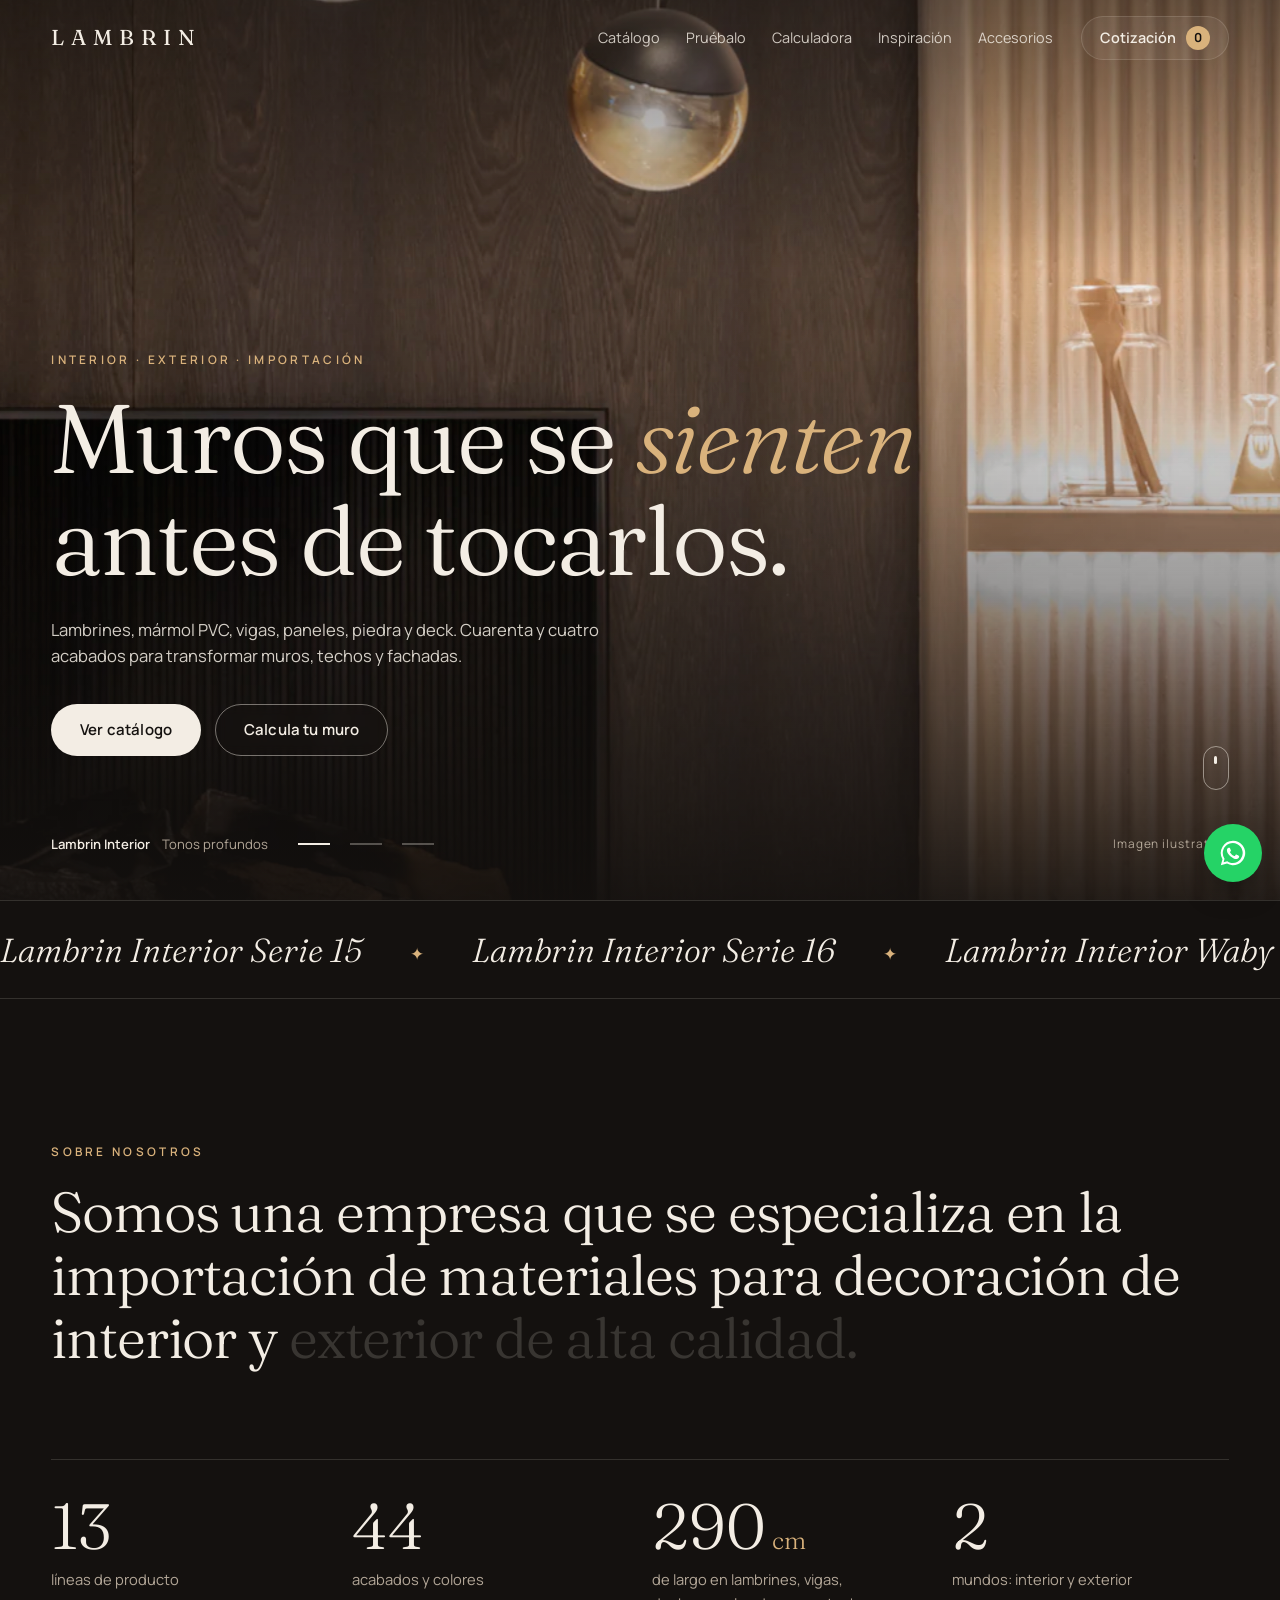
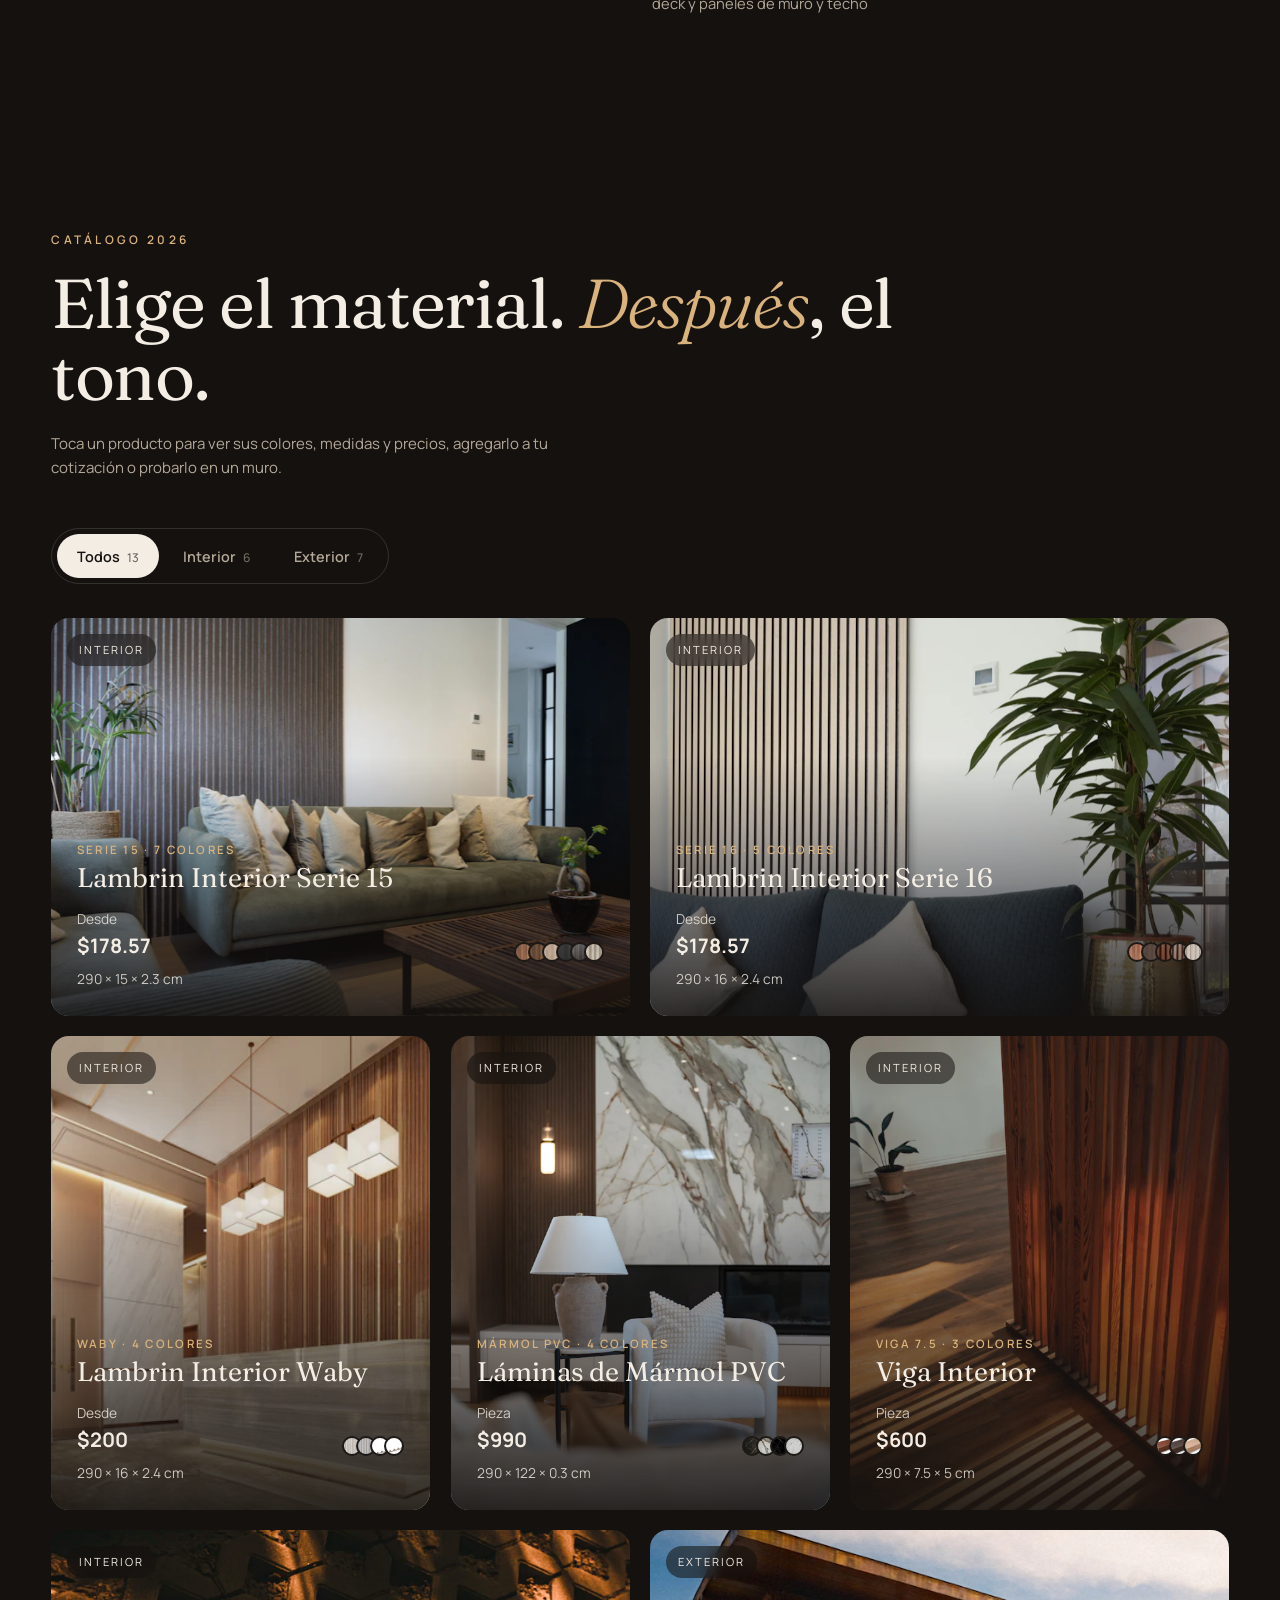
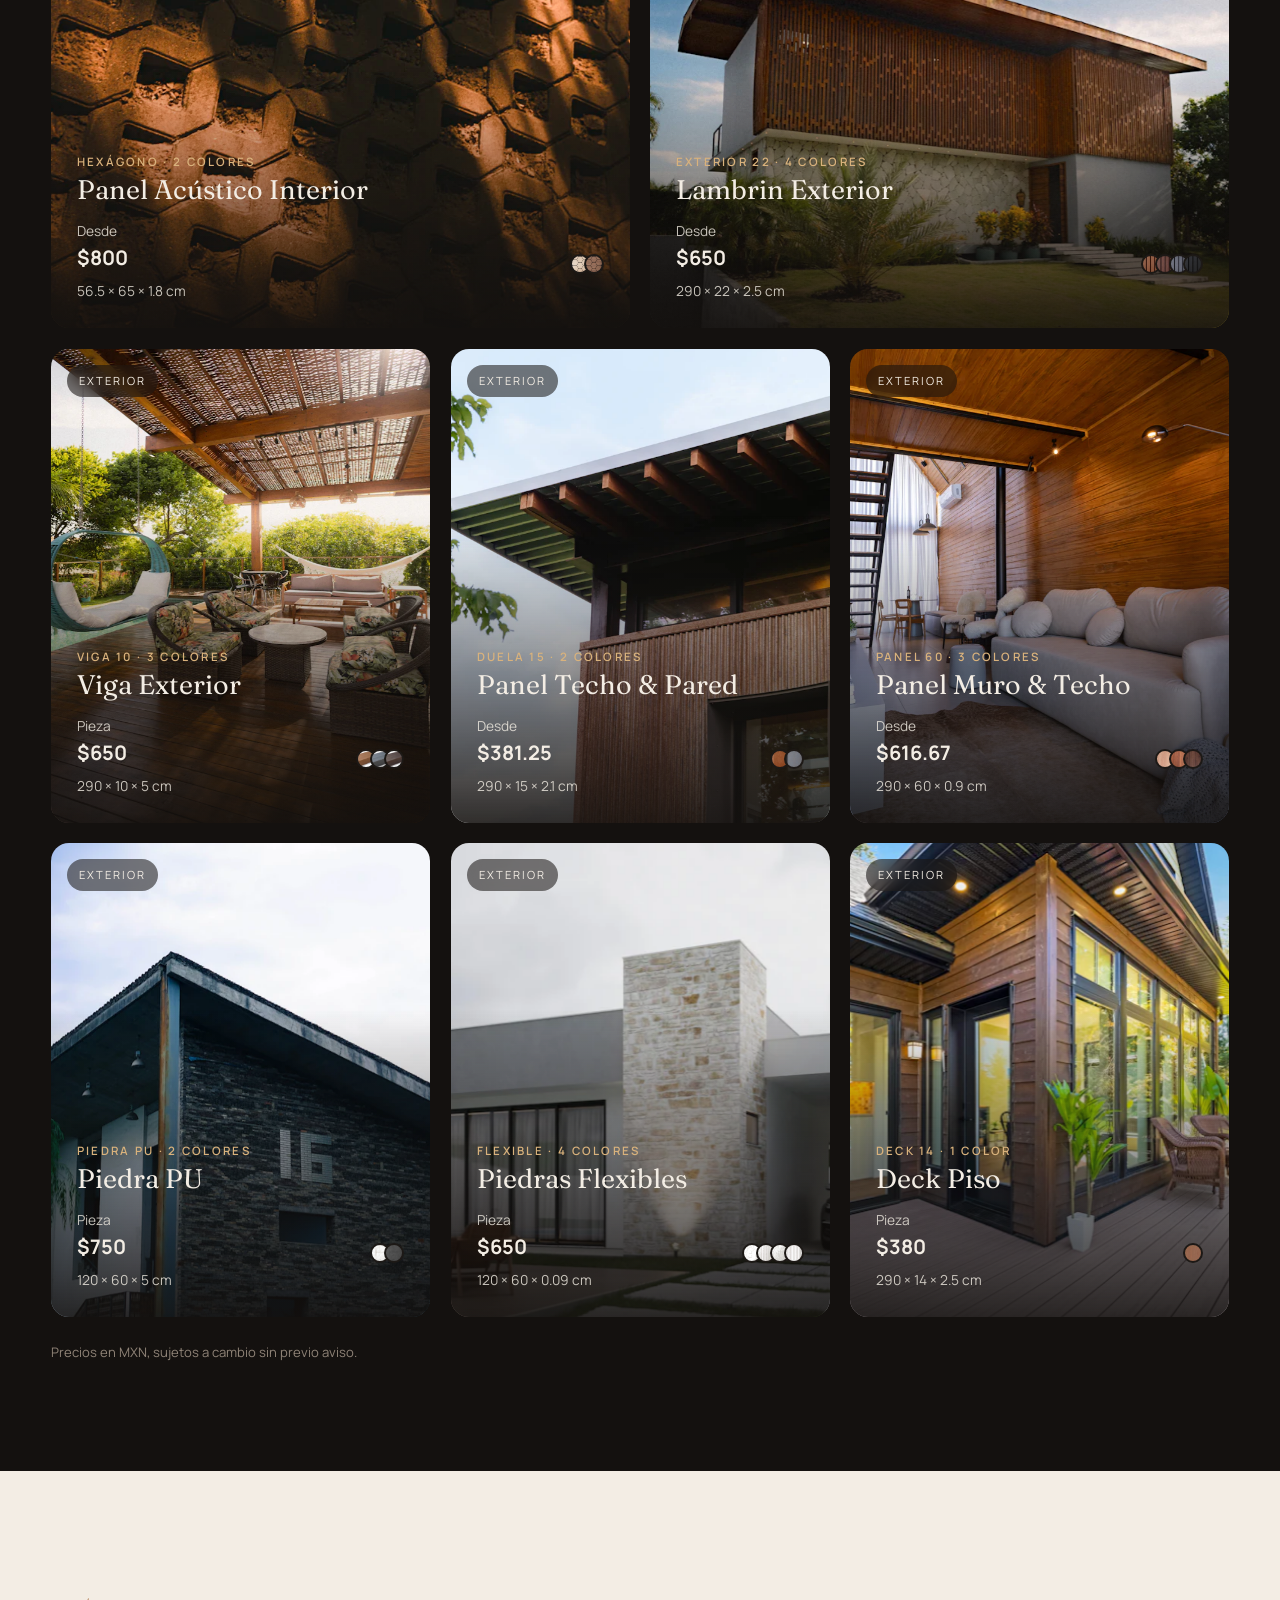
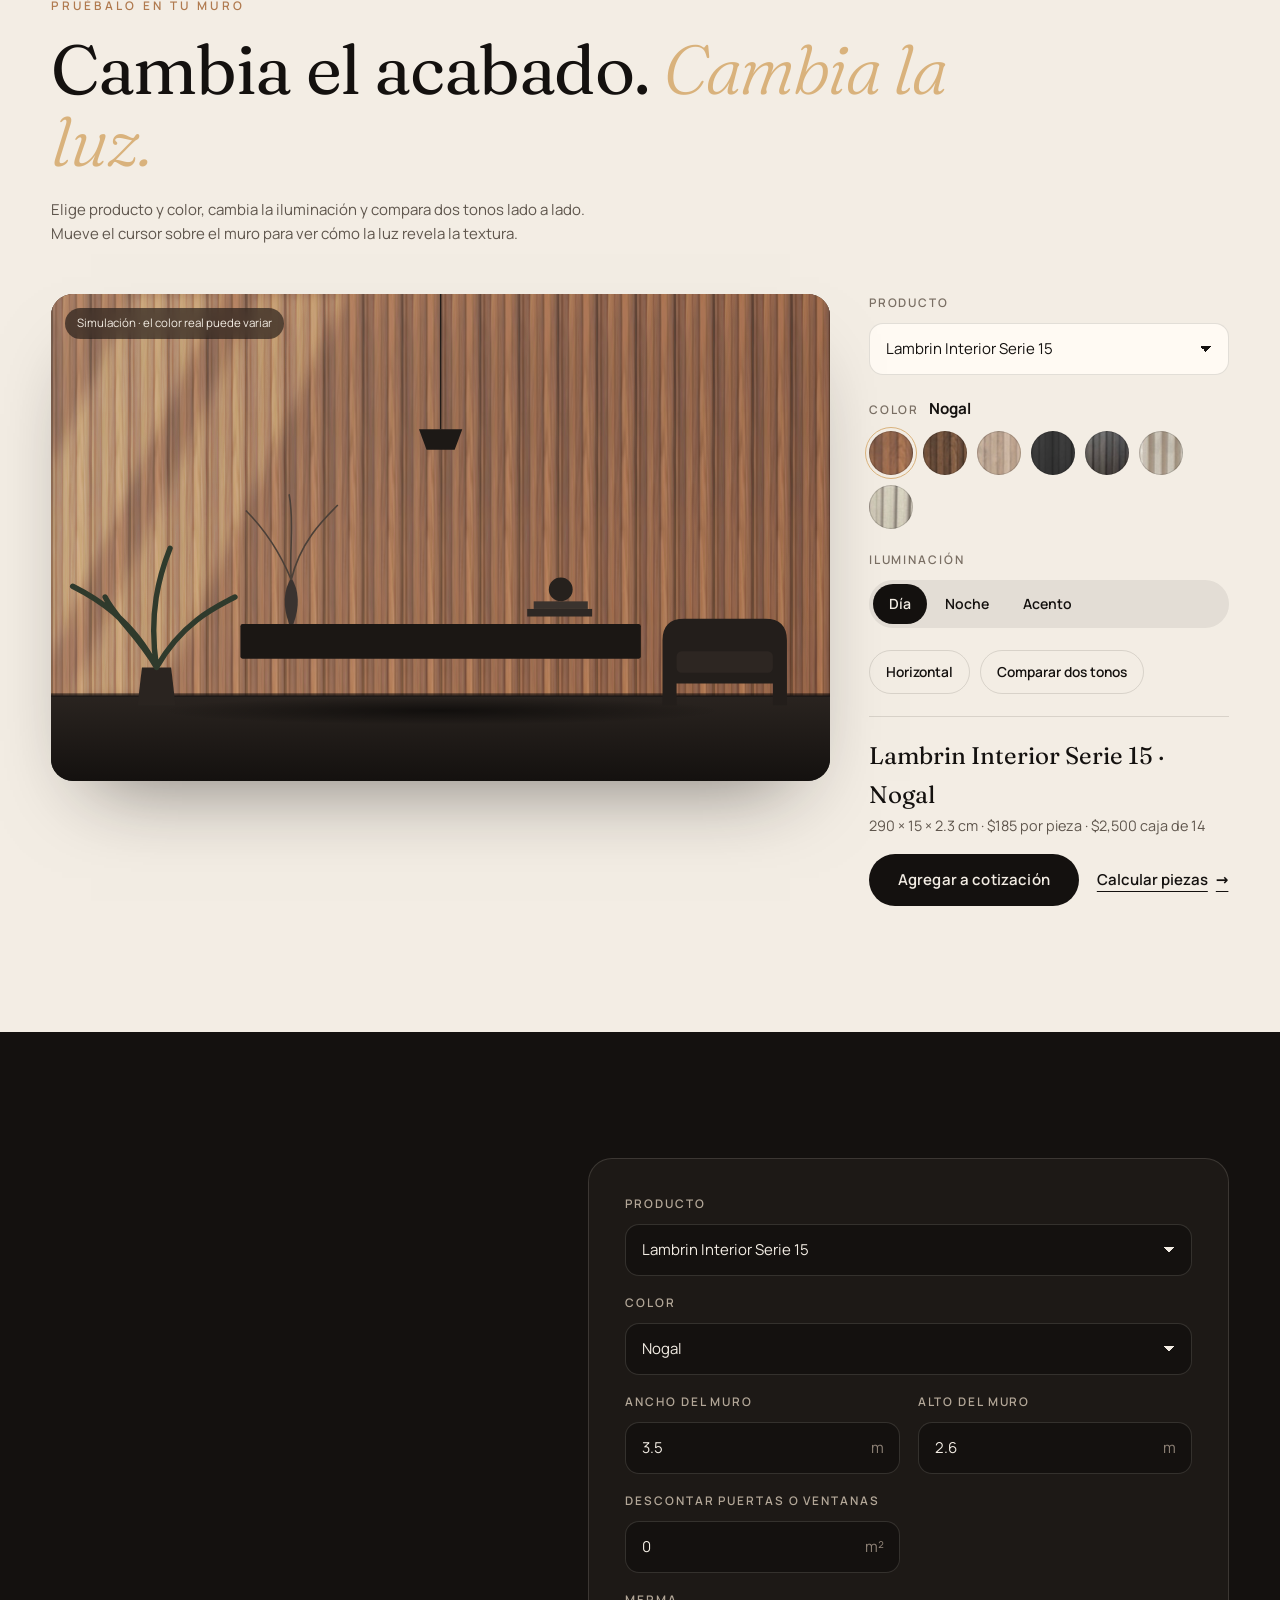
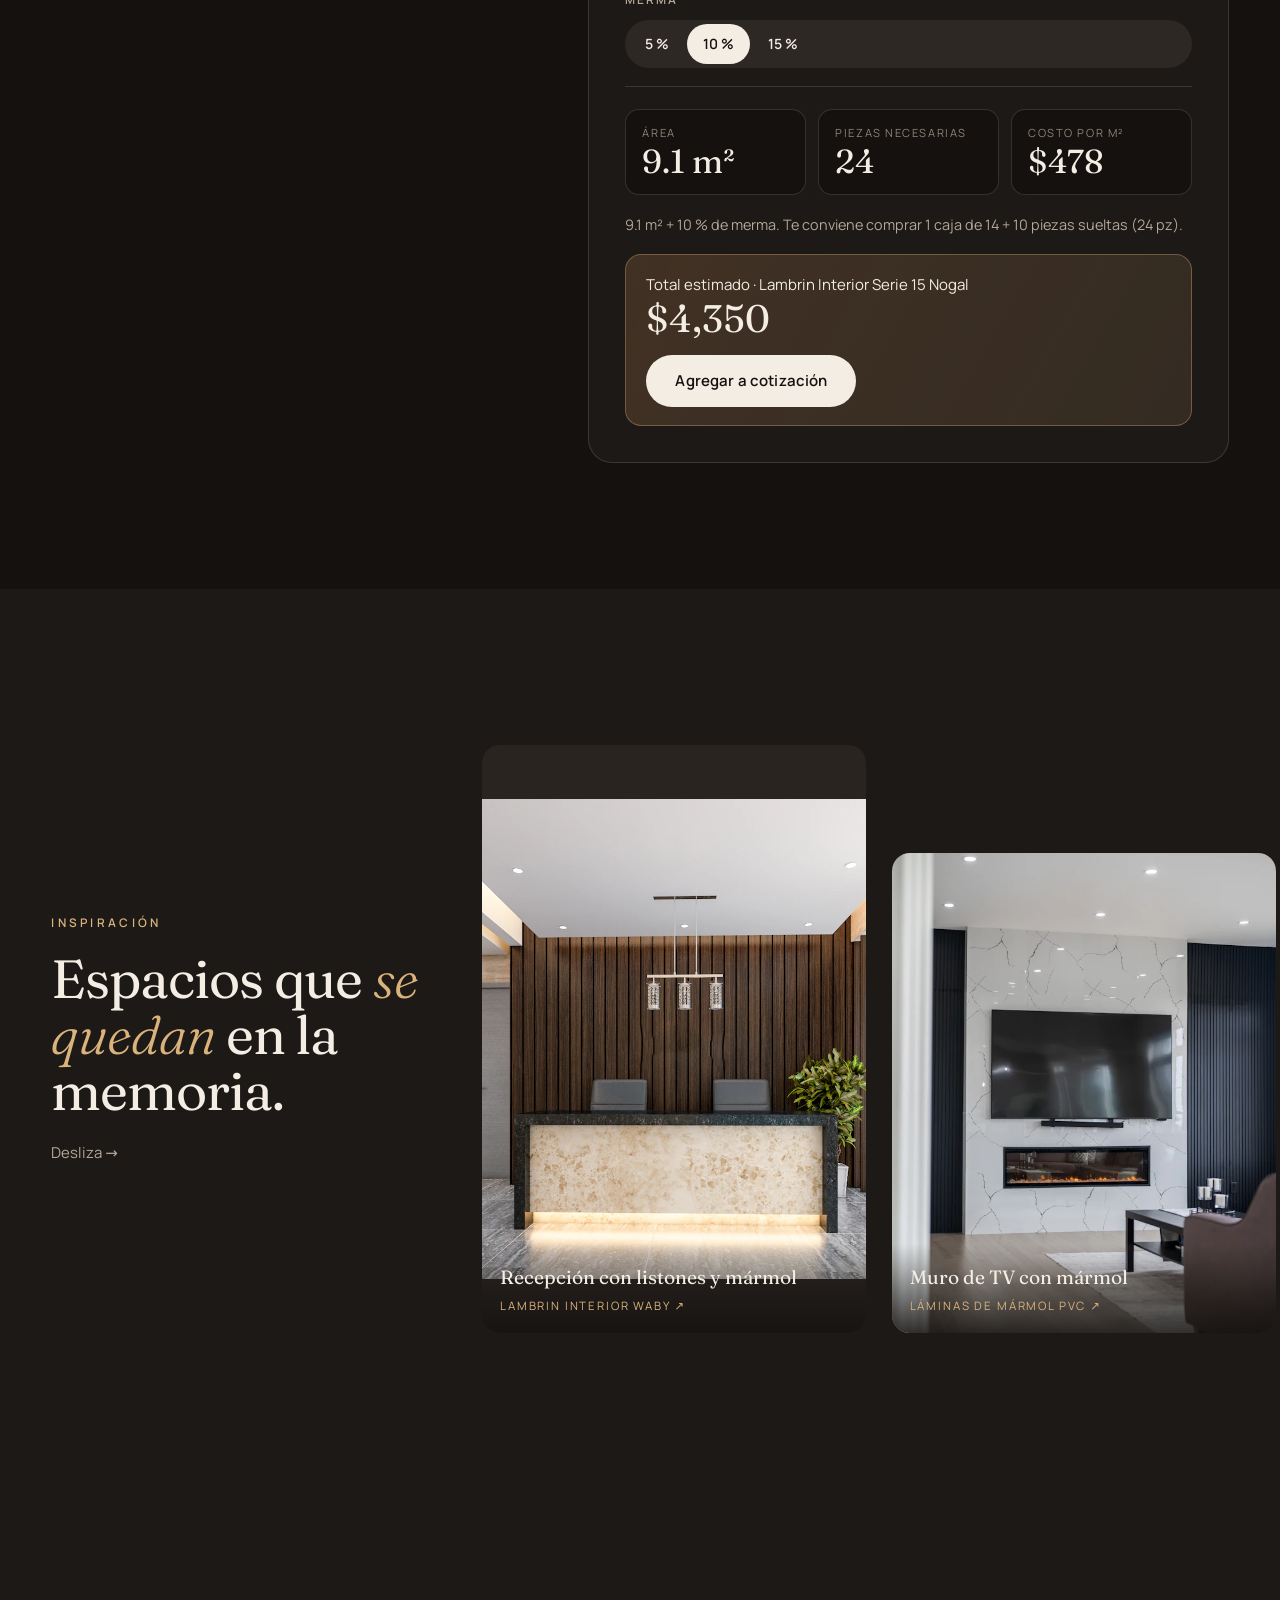
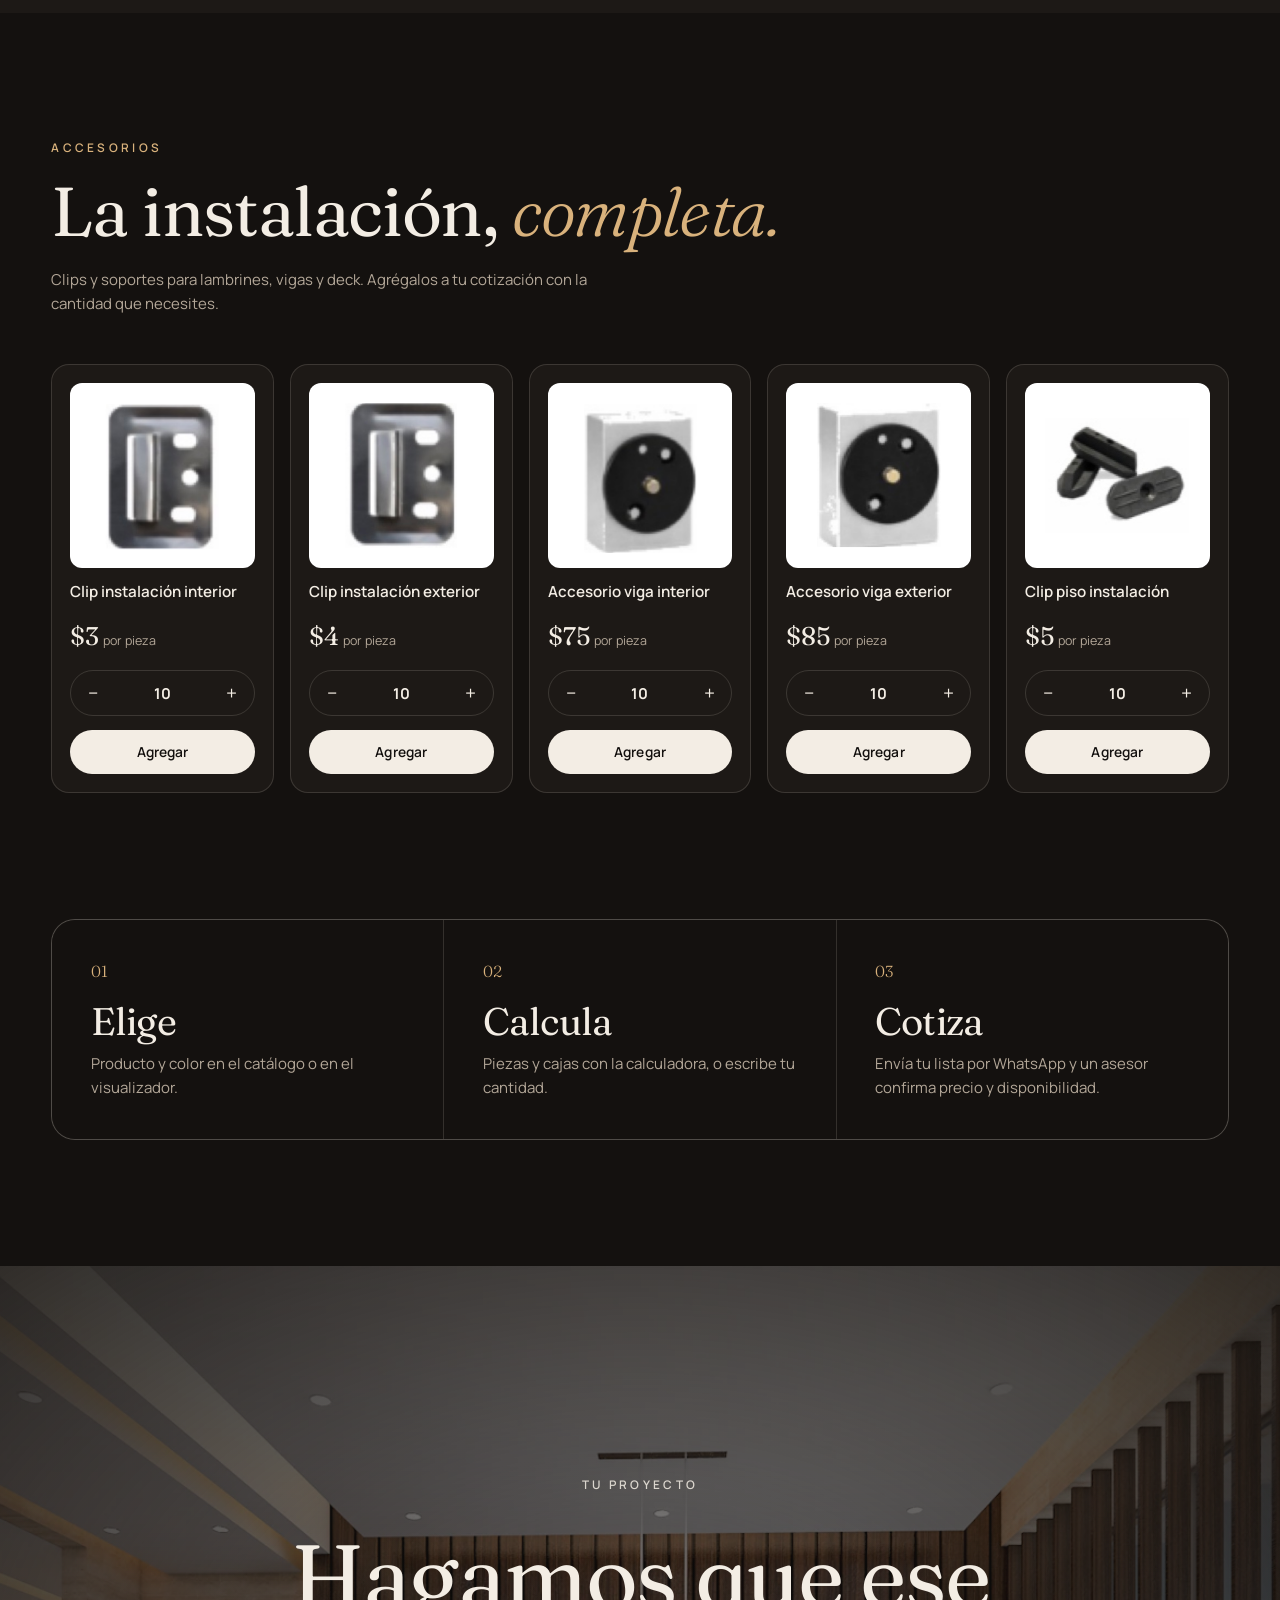
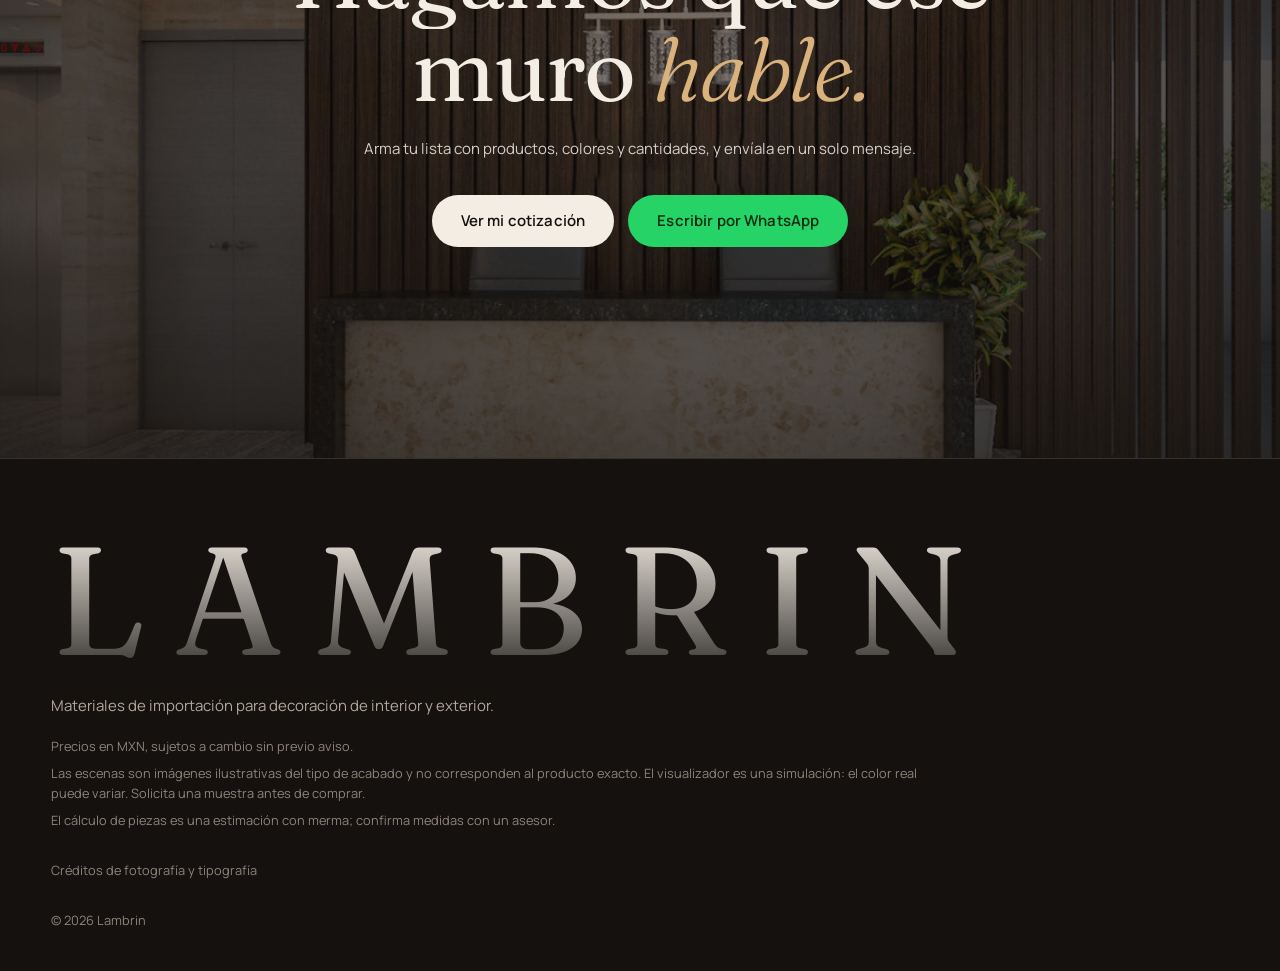
==== commit e749ff3f: "Datos: WhatsApp provisional y URL de GitHub Pages - CONTACT.whatsapp = 528681259055 (provisional par" ====
--- a/site/index.html
+++ b/site/index.html
@@ -10,7 +10,8 @@
   <meta property="og:locale" content="es_MX">
   <meta property="og:title" content="Lambrin · Acabados para muros, techos y fachadas">
   <meta property="og:description" content="Lambrines, mármol PVC, vigas, piedra y deck para interior y exterior. Elige tu acabado, calcula tus piezas y cotiza por WhatsApp.">
-  <meta property="og:image" content="assets/og.jpg">
+  <meta property="og:url" content="https://cafe-orvin.github.io/lambrin-landing/">
+  <meta property="og:image" content="https://cafe-orvin.github.io/lambrin-landing/assets/og.jpg">
   <meta name="twitter:card" content="summary_large_image">
   <link rel="icon" href="favicon.svg" type="image/svg+xml">
   <link rel="preload" href="assets/fuentes/fraunces-latin-wght-normal.woff2" as="font" type="font/woff2" crossorigin>
--- a/site/css/styles.css
+++ b/site/css/styles.css
@@ -0,0 +1,533 @@
+/* Lambrin v2 — estilos. HTML/CSS/JS nativos (ADR-0001), fuentes locales (ADR-0008). */
+
+@font-face { font-family: "Fraunces"; src: url("../assets/fuentes/fraunces-latin-wght-normal.woff2") format("woff2"); font-weight: 100 900; font-style: normal; font-display: swap; }
+@font-face { font-family: "Fraunces"; src: url("../assets/fuentes/fraunces-latin-wght-italic.woff2") format("woff2"); font-weight: 100 900; font-style: italic; font-display: swap; }
+@font-face { font-family: "Manrope"; src: url("../assets/fuentes/manrope-latin-wght-normal.woff2") format("woff2"); font-weight: 200 800; font-style: normal; font-display: swap; }
+
+:root {
+  --ink: #14110f;
+  --ink-2: #1d1916;
+  --ink-3: #2a2420;
+  --cream: #f3ede4;
+  --cream-2: #e8dfd2;
+  --sand: #cdbca6;
+  --muted: #8f8377;
+  --muted-light: #b3a798;
+  --wood: #b07a4f;
+  --gold: #d9b27c;
+  --wa: #25d366;
+  --line-dark: rgba(243, 237, 228, .14);
+  --line-light: rgba(20, 17, 15, .12);
+  --serif: "Fraunces", "Iowan Old Style", "Palatino Linotype", Georgia, serif;
+  --sans: "Manrope", system-ui, -apple-system, "Segoe UI", Roboto, Arial, sans-serif;
+  --gutter: clamp(16px, 4vw, 56px);
+  --radius: 18px;
+  --ease: cubic-bezier(.22, .8, .2, 1);
+  --ease-in-out: cubic-bezier(.7, 0, .2, 1);
+}
+
+*, *::before, *::after { box-sizing: border-box; }
+[hidden] { display: none !important; }
+html { scroll-behavior: smooth; -webkit-text-size-adjust: 100%; overflow-x: clip; }
+body {
+  margin: 0;
+  background: var(--ink);
+  color: var(--cream);
+  font-family: var(--sans);
+  font-size: clamp(15px, 1.05vw, 17px);
+  line-height: 1.6;
+  overflow-x: clip;
+  -webkit-font-smoothing: antialiased;
+}
+body.is-locked { overflow: hidden; }
+img { display: block; max-width: 100%; }
+a { color: inherit; }
+button, input, select { font: inherit; color: inherit; }
+button { cursor: pointer; }
+h1, h2, h3 { font-family: var(--serif); font-weight: 380; line-height: 1.04; letter-spacing: -.02em; margin: 0; }
+h1 em, h2 em { font-style: italic; font-weight: 300; color: var(--gold); }
+p { margin: 0; }
+:focus-visible { outline: 2px solid var(--gold); outline-offset: 3px; border-radius: 6px; }
+.visually-hidden { position: absolute !important; width: 1px; height: 1px; overflow: hidden; clip: rect(0 0 0 0); white-space: nowrap; }
+.skip { position: fixed; left: 12px; top: -60px; z-index: 200; background: var(--cream); color: var(--ink); padding: 10px 16px; border-radius: 999px; text-decoration: none; transition: top .2s; }
+.skip:focus { top: 12px; }
+
+.eyebrow { font-size: .74rem; letter-spacing: .28em; text-transform: uppercase; color: var(--gold); font-weight: 600; margin-bottom: 18px; }
+
+/* ---------- Botones ---------- */
+.btn {
+  --bg: var(--cream); --fg: var(--ink);
+  display: inline-flex; align-items: center; justify-content: center; gap: 10px;
+  min-height: 52px; padding: 0 28px; border-radius: 999px; border: 1px solid transparent;
+  background: var(--bg); color: var(--fg); text-decoration: none; font-weight: 600; letter-spacing: .01em;
+  position: relative; overflow: hidden; isolation: isolate;
+  transition: transform .35s var(--ease), background-color .3s, color .3s, opacity .3s;
+}
+.btn::after { content: ""; position: absolute; inset: 0; background: var(--gold); transform: translateY(101%); transition: transform .45s var(--ease); z-index: -1; }
+.btn:hover::after { transform: translateY(0); }
+.btn:active { transform: scale(.97); }
+.btn--light { --bg: var(--cream); --fg: var(--ink); }
+.btn--dark { --bg: var(--ink); --fg: var(--cream); }
+.btn--dark::after { background: var(--wood); }
+.btn--ghost { --bg: transparent; --fg: var(--cream); border-color: rgba(243, 237, 228, .45); backdrop-filter: blur(6px); }
+.btn--ghost:hover { color: var(--ink); }
+.btn--wa { --bg: var(--wa); --fg: #062b14; }
+.btn--wa::after { background: #1fb457; }
+.btn--block { width: 100%; }
+.btn[aria-disabled="true"] { --bg: var(--ink-3); --fg: var(--muted-light); pointer-events: none; }
+.link-arrow { display: inline-flex; align-items: center; gap: 8px; min-height: 44px; font-weight: 600; text-decoration: underline; text-underline-offset: 6px; text-decoration-thickness: 1px; }
+.link-arrow::after { content: "→"; transition: transform .3s var(--ease); }
+.link-arrow:hover::after { transform: translateX(4px); }
+.link-btn { background: none; border: 0; padding: 8px 0; color: var(--muted); text-decoration: underline; text-underline-offset: 3px; min-height: 44px; }
+
+/* ---------- Telón de entrada ---------- */
+.intro { position: fixed; inset: 0; z-index: 300; pointer-events: none; }
+.intro__slats { position: absolute; inset: 0; display: grid; grid-template-columns: repeat(10, 1fr); }
+.intro__slats i { background: linear-gradient(90deg, #1a1613, #241e1a 55%, #120f0d); transform-origin: top; transition: transform 1.1s var(--ease-in-out); }
+.intro__slats i:nth-child(odd) { transform-origin: bottom; }
+.intro__mark { position: absolute; inset: 0; display: grid; place-items: center; font-family: var(--serif); font-size: clamp(2.4rem, 8vw, 7rem); letter-spacing: .32em; color: var(--cream); transition: opacity .5s, letter-spacing 1.4s var(--ease); }
+body.is-loading .intro__mark { letter-spacing: .6em; }
+body.is-ready .intro__mark { opacity: 0; letter-spacing: .2em; }
+body.is-ready .intro__slats i { transform: scaleY(0); }
+body.is-ready .intro__slats i:nth-child(1) { transition-delay: .00s; } body.is-ready .intro__slats i:nth-child(2) { transition-delay: .05s; }
+body.is-ready .intro__slats i:nth-child(3) { transition-delay: .10s; } body.is-ready .intro__slats i:nth-child(4) { transition-delay: .15s; }
+body.is-ready .intro__slats i:nth-child(5) { transition-delay: .20s; } body.is-ready .intro__slats i:nth-child(6) { transition-delay: .25s; }
+body.is-ready .intro__slats i:nth-child(7) { transition-delay: .30s; } body.is-ready .intro__slats i:nth-child(8) { transition-delay: .35s; }
+body.is-ready .intro__slats i:nth-child(9) { transition-delay: .40s; } body.is-ready .intro__slats i:nth-child(10) { transition-delay: .45s; }
+body.is-done .intro { display: none; }
+
+/* ---------- Progreso y cursor ---------- */
+.progress { position: fixed; inset: 0 0 auto; height: 2px; z-index: 120; }
+.progress span { display: block; height: 100%; background: linear-gradient(90deg, var(--wood), var(--gold)); transform-origin: left; transform: scaleX(0); }
+.cursor { position: fixed; left: 0; top: 0; width: 34px; height: 34px; margin: -17px 0 0 -17px; border: 1px solid rgba(217, 178, 124, .8); border-radius: 50%; pointer-events: none; z-index: 250; opacity: 0; transition: width .3s var(--ease), height .3s var(--ease), margin .3s var(--ease), opacity .3s, background-color .3s; mix-blend-mode: difference; }
+.cursor.is-on { opacity: 1; }
+.cursor.is-hover { width: 64px; height: 64px; margin: -32px 0 0 -32px; background: rgba(217, 178, 124, .18); }
+@media (hover: none), (pointer: coarse) { .cursor { display: none; } }
+
+/* ---------- Navegación ---------- */
+.nav {
+  position: fixed; inset: 0 0 auto; z-index: 100; height: 76px;
+  display: flex; align-items: center; gap: 28px; padding: 0 var(--gutter);
+  transition: background-color .4s, backdrop-filter .4s, transform .5s var(--ease), height .4s;
+}
+.nav.is-solid { background: rgba(20, 17, 15, .72); backdrop-filter: blur(14px) saturate(1.2); -webkit-backdrop-filter: blur(14px) saturate(1.2); height: 64px; border-bottom: 1px solid var(--line-dark); }
+.nav.is-hidden { transform: translateY(-100%); }
+.nav__brand { font-family: var(--serif); font-size: 1.35rem; letter-spacing: .32em; text-decoration: none; margin-right: auto; }
+.nav__links { display: flex; gap: 26px; }
+.nav__links a { text-decoration: none; font-size: .9rem; opacity: .82; position: relative; padding: 6px 0; }
+.nav__links a::after { content: ""; position: absolute; left: 0; right: 0; bottom: 0; height: 1px; background: var(--gold); transform: scaleX(0); transform-origin: right; transition: transform .4s var(--ease); }
+.nav__links a:hover { opacity: 1; }
+.nav__links a:hover::after { transform: scaleX(1); transform-origin: left; }
+.nav__quote { display: inline-flex; align-items: center; gap: 10px; min-height: 44px; padding: 0 18px; border-radius: 999px; border: 1px solid var(--line-dark); background: rgba(243, 237, 228, .06); font-weight: 600; font-size: .9rem; }
+.cart-count { display: inline-grid; place-items: center; min-width: 24px; height: 24px; padding: 0 6px; border-radius: 999px; background: var(--gold); color: var(--ink); font-size: .78rem; }
+.cart-count.is-bump { animation: bump .5s var(--ease); }
+@keyframes bump { 40% { transform: scale(1.35); } }
+.nav__menu { display: none; width: 44px; height: 44px; border: 0; background: none; position: relative; }
+.nav__menu i { position: absolute; left: 11px; right: 11px; height: 1.5px; background: var(--cream); transition: transform .35s var(--ease); }
+.nav__menu i:first-child { top: 17px; } .nav__menu i:last-child { top: 26px; }
+.nav__menu[aria-expanded="true"] i:first-child { transform: translateY(4.5px) rotate(45deg); }
+.nav__menu[aria-expanded="true"] i:last-child { transform: translateY(-4.5px) rotate(-45deg); }
+.mobile-menu { position: fixed; inset: 0; z-index: 90; background: rgba(20, 17, 15, .97); display: flex; flex-direction: column; justify-content: center; gap: 6px; padding: 96px var(--gutter) 40px; }
+.mobile-menu a { font-family: var(--serif); font-size: clamp(2rem, 9vw, 3rem); text-decoration: none; padding: 6px 0; border-bottom: 1px solid var(--line-dark); }
+
+/* ---------- Portada ---------- */
+.hero { position: relative; height: 100svh; min-height: 620px; overflow: hidden; display: flex; align-items: flex-end; }
+.hero__media { position: absolute; inset: 0; }
+.hero__slide { position: absolute; inset: 0; margin: 0; opacity: 0; transition: opacity 1.4s var(--ease); }
+.hero__slide img { width: 100%; height: 100%; object-fit: cover; transform: scale(1.12); }
+.hero__slide.is-active { opacity: 1; }
+.hero__slide.is-active img { animation: kenburns 9s var(--ease) forwards; }
+@keyframes kenburns { from { transform: scale(1.14) translate3d(1%, 1%, 0); } to { transform: scale(1.02) translate3d(0, 0, 0); } }
+.hero__wipe { position: absolute; inset: 0; display: grid; grid-template-columns: repeat(8, 1fr); pointer-events: none; }
+.hero__wipe i { background: var(--ink); transform: scaleY(0); transform-origin: bottom; }
+.hero__wipe.is-run i { animation: wipe 1.25s var(--ease-in-out) both; }
+.hero__wipe.is-run i:nth-child(2) { animation-delay: .04s; } .hero__wipe.is-run i:nth-child(3) { animation-delay: .08s; }
+.hero__wipe.is-run i:nth-child(4) { animation-delay: .12s; } .hero__wipe.is-run i:nth-child(5) { animation-delay: .16s; }
+.hero__wipe.is-run i:nth-child(6) { animation-delay: .20s; } .hero__wipe.is-run i:nth-child(7) { animation-delay: .24s; }
+.hero__wipe.is-run i:nth-child(8) { animation-delay: .28s; }
+@keyframes wipe { 0% { transform: scaleY(0); transform-origin: bottom; } 45% { transform: scaleY(1); transform-origin: bottom; } 55% { transform: scaleY(1); transform-origin: top; } 100% { transform: scaleY(0); transform-origin: top; } }
+.hero__light { position: absolute; inset: 0; background: radial-gradient(520px circle at var(--lx, 70%) var(--ly, 40%), rgba(255, 214, 160, .22), transparent 60%); mix-blend-mode: soft-light; pointer-events: none; }
+.hero__shade { position: absolute; inset: 0; background: linear-gradient(180deg, rgba(20, 17, 15, .55) 0%, rgba(20, 17, 15, .05) 30%, rgba(20, 17, 15, .25) 55%, rgba(20, 17, 15, .92) 100%); }
+.hero__content { position: relative; z-index: 2; padding: 0 var(--gutter) clamp(120px, 16vh, 170px); max-width: 1100px; }
+.hero__title { font-size: clamp(2.7rem, 7.6vw, 7.4rem); font-weight: 330; margin-bottom: 26px; }
+.hero__lead { max-width: 560px; font-size: clamp(1rem, 1.3vw, 1.18rem); color: rgba(243, 237, 228, .86); margin-bottom: 34px; }
+.hero__cta { display: flex; flex-wrap: wrap; gap: 14px; }
+.hero__meta { position: absolute; z-index: 2; left: var(--gutter); right: var(--gutter); bottom: 34px; display: flex; align-items: center; gap: 24px; font-size: .82rem; }
+.hero__caption { display: flex; gap: 12px; align-items: baseline; }
+.hero__caption b { font-weight: 600; }
+.hero__caption span { color: var(--muted-light); }
+.hero__dots { display: flex; gap: 8px; }
+.hero__dots button { width: 44px; height: 44px; border: 0; background: none; position: relative; padding: 0; }
+.hero__dots button::before { content: ""; position: absolute; left: 6px; right: 6px; top: 21px; height: 2px; background: rgba(243, 237, 228, .3); }
+.hero__dots button::after { content: ""; position: absolute; left: 6px; right: 6px; top: 21px; height: 2px; background: var(--cream); transform: scaleX(0); transform-origin: left; }
+.hero__dots button[aria-selected="true"]::after { animation: dot 7s linear forwards; }
+@keyframes dot { to { transform: scaleX(1); } }
+.hero__note { margin-left: auto; color: var(--muted-light); font-size: .74rem; letter-spacing: .08em; }
+.hero__scroll { position: absolute; z-index: 2; right: var(--gutter); bottom: 110px; width: 26px; height: 44px; border: 1px solid rgba(243, 237, 228, .5); border-radius: 20px; }
+.hero__scroll span { position: absolute; left: 50%; top: 9px; width: 3px; height: 8px; margin-left: -1.5px; border-radius: 2px; background: var(--cream); animation: scrollcue 1.8s var(--ease) infinite; }
+@keyframes scrollcue { 0% { transform: translateY(0); opacity: 1; } 80% { transform: translateY(14px); opacity: 0; } 100% { opacity: 0; } }
+
+/* Texto dividido en palabras */
+.split-word { display: inline-block; overflow: hidden; vertical-align: top; padding-bottom: .08em; margin-bottom: -.08em; }
+.split-word > span { display: inline-block; transform: translateY(105%); transition: transform 1s var(--ease); transition-delay: calc(var(--i) * 55ms); }
+.is-in .split-word > span { transform: none; }
+[data-reveal] { opacity: 0; transform: translateY(28px); transition: opacity .9s var(--ease), transform .9s var(--ease); transition-delay: var(--d, 0s); }
+[data-reveal].is-in { opacity: 1; transform: none; }
+
+/* ---------- Cinta ---------- */
+.marquee { border-block: 1px solid var(--line-dark); overflow: hidden; padding: 22px 0; background: var(--ink); }
+.marquee__track { display: flex; width: max-content; gap: 48px; animation: marquee 48s linear infinite; font-family: var(--serif); font-size: clamp(1.4rem, 2.6vw, 2.3rem); font-style: italic; font-weight: 300; white-space: nowrap; }
+.marquee__track span::after { content: "✦"; font-style: normal; font-size: .5em; color: var(--gold); margin-left: 48px; vertical-align: middle; }
+.marquee:hover .marquee__track { animation-play-state: paused; }
+@keyframes marquee { to { transform: translateX(-50%); } }
+
+/* ---------- Manifiesto ---------- */
+.manifesto { padding: clamp(96px, 16vh, 180px) var(--gutter); max-width: 1320px; margin: 0 auto; }
+.manifesto__text { font-size: clamp(1.9rem, 4.4vw, 4.2rem); font-weight: 320; line-height: 1.12; }
+.manifesto__text .scrub-word { opacity: .16; transition: opacity .3s linear; }
+.manifesto__text .scrub-word.is-lit { opacity: 1; }
+.stats { display: grid; grid-template-columns: repeat(4, 1fr); gap: 24px; margin: clamp(64px, 10vh, 110px) 0 0; border-top: 1px solid var(--line-dark); padding-top: 34px; }
+.stats div { margin: 0; }
+.stats dt { font-family: var(--serif); font-size: clamp(2.6rem, 5vw, 4.6rem); font-weight: 300; line-height: 1; color: var(--cream); }
+.stats dt small { font-size: .38em; margin-left: 6px; color: var(--gold); }
+.stats dd { margin: 10px 0 0; color: var(--muted-light); font-size: .92rem; max-width: 220px; }
+
+/* ---------- Encabezados de sección ---------- */
+.section-head { padding: 0 var(--gutter); max-width: 1320px; margin: 0 auto 48px; }
+.section-head h2 { font-size: clamp(2.3rem, 5.4vw, 5rem); margin-bottom: 20px; max-width: 900px; }
+.section-head__lead { max-width: 560px; color: var(--muted-light); }
+.section-head--light .section-head__lead { color: #5f564d; }
+
+/* ---------- Catálogo ---------- */
+.catalog { padding: clamp(40px, 8vh, 80px) 0 clamp(80px, 12vh, 140px); }
+.filters { position: relative; display: inline-flex; gap: 4px; margin: 0 var(--gutter) 34px; padding: 5px; border: 1px solid var(--line-dark); border-radius: 999px; }
+@media (min-width: 1432px) { .filters { margin-left: calc((100vw - 1320px) / 2 + var(--gutter)); } }
+.filters button { position: relative; z-index: 1; border: 0; background: none; min-height: 44px; padding: 0 20px; border-radius: 999px; font-weight: 600; font-size: .9rem; color: var(--muted-light); transition: color .3s; }
+.filters button[aria-selected="true"] { color: var(--ink); }
+.filters small { opacity: .6; font-weight: 500; margin-left: 4px; }
+.filters__ink { position: absolute; top: 5px; bottom: 5px; left: 0; width: 0; border-radius: 999px; background: var(--cream); transition: transform .5s var(--ease), width .5s var(--ease); }
+.grid { display: grid; grid-template-columns: repeat(12, 1fr); gap: clamp(14px, 1.6vw, 24px); padding: 0 var(--gutter); max-width: 1500px; margin: 0 auto; }
+.card { grid-column: span 4; position: relative; border-radius: var(--radius); overflow: hidden; background: var(--ink-2); cursor: pointer; aspect-ratio: 4 / 5; transform-style: preserve-3d; transition: transform .6s var(--ease), opacity .5s, box-shadow .5s; will-change: transform; border: 0; padding: 0; text-align: left; color: var(--cream); }
+.card[data-span="6"] { grid-column: span 6; aspect-ratio: 16 / 11; }
+.card[data-span="12"] { grid-column: 1 / -1; aspect-ratio: 21 / 9; }
+.card.is-hidden { display: none; }
+.card__img { position: absolute; inset: -6% 0; height: 112%; width: 100%; object-fit: cover; transition: transform 1.2s var(--ease), filter .6s; transform: translate3d(0, var(--py, 0px), 0) scale(1.02); }
+.card:hover .card__img { transform: translate3d(0, var(--py, 0px), 0) scale(1.08); }
+.card::after { content: ""; position: absolute; inset: 0; background: linear-gradient(180deg, rgba(20, 17, 15, 0) 35%, rgba(20, 17, 15, .88) 100%); transition: opacity .5s; }
+.card__glare { position: absolute; inset: 0; background: radial-gradient(400px circle at var(--gx, 50%) var(--gy, 50%), rgba(255, 230, 190, .22), transparent 45%); opacity: 0; transition: opacity .4s; z-index: 1; pointer-events: none; }
+.card:hover .card__glare { opacity: 1; }
+.card__tag { position: absolute; z-index: 2; top: 16px; left: 16px; font-size: .7rem; letter-spacing: .18em; text-transform: uppercase; padding: 7px 12px; border-radius: 999px; background: rgba(20, 17, 15, .55); backdrop-filter: blur(8px); -webkit-backdrop-filter: blur(8px); }
+.card__body { position: absolute; z-index: 2; left: 0; right: 0; bottom: 0; padding: clamp(18px, 2vw, 28px); transform: translateZ(30px); }
+.card__name { font-family: var(--serif); font-size: clamp(1.45rem, 2.1vw, 2.1rem); font-weight: 380; line-height: 1.05; }
+.card__name small { display: block; font-family: var(--sans); font-size: .72rem; letter-spacing: .2em; text-transform: uppercase; color: var(--gold); margin-bottom: 8px; font-weight: 600; }
+.card__meta { display: flex; justify-content: space-between; align-items: flex-end; gap: 12px; margin-top: 14px; font-size: .86rem; color: rgba(243, 237, 228, .8); }
+.card__price b { display: block; font-size: 1.25rem; color: var(--cream); font-weight: 700; }
+.card__dots { display: flex; gap: 0; }
+.card__dots i { width: 20px; height: 20px; border-radius: 50%; border: 2px solid var(--ink-2); margin-left: -6px; background-size: cover; background-position: center; transition: transform .4s var(--ease); }
+.card:hover .card__dots i { transform: translateX(calc(var(--k) * 4px)); }
+.card__more { position: absolute; z-index: 2; top: 14px; right: 14px; width: 44px; height: 44px; border-radius: 50%; display: grid; place-items: center; background: var(--cream); color: var(--ink); font-size: 1.3rem; transform: scale(.6) rotate(-45deg); opacity: 0; transition: transform .5s var(--ease), opacity .4s; }
+.card:hover .card__more, .card:focus-visible .card__more { transform: none; opacity: 1; }
+.card.enter { opacity: 0; transform: translateY(40px) scale(.98); }
+.legal-inline { padding: 26px var(--gutter) 0; max-width: 1500px; margin: 0 auto; color: var(--muted); font-size: .82rem; }
+.noscript { padding: 20px var(--gutter); color: var(--gold); }
+
+/* ---------- Muestras ---------- */
+.swatches { display: flex; flex-wrap: wrap; gap: 10px; }
+.swatch { width: 44px; height: 44px; border-radius: 50%; border: 0; padding: 0; background-size: cover; background-position: center; position: relative; box-shadow: inset 0 0 0 1px rgba(0, 0, 0, .15); transition: transform .35s var(--ease); }
+.swatch::after { content: ""; position: absolute; inset: -5px; border-radius: 50%; border: 1.5px solid transparent; transition: border-color .3s, inset .3s var(--ease); }
+.swatch:hover { transform: scale(1.08); }
+.swatch[aria-checked="true"]::after { border-color: var(--gold); inset: -4px; }
+.swatch.is-out::before { content: ""; position: absolute; left: 50%; top: 6px; bottom: 6px; width: 2px; background: #d6453a; transform: rotate(45deg); }
+.swatches--lg .swatch { width: 52px; height: 52px; border-radius: 12px; }
+.swatches--lg .swatch::after { border-radius: 15px; }
+
+/* ---------- Ficha ---------- */
+.sheet { position: fixed; inset: 0; z-index: 150; display: flex; justify-content: flex-end; }
+.sheet__backdrop, .cart__backdrop { position: absolute; inset: 0; background: rgba(8, 7, 6, .62); backdrop-filter: blur(4px); -webkit-backdrop-filter: blur(4px); opacity: 0; transition: opacity .45s; }
+.sheet.is-open .sheet__backdrop, .cart.is-open .cart__backdrop { opacity: 1; }
+.sheet__panel { position: relative; width: min(1180px, 100%); height: 100%; background: var(--cream); color: var(--ink); display: grid; grid-template-columns: 1fr 1fr; transform: translateX(100%); transition: transform .7s var(--ease); overflow: hidden; }
+.sheet.is-open .sheet__panel { transform: none; }
+.sheet__close { position: absolute; z-index: 3; top: 16px; right: 16px; width: 48px; height: 48px; border-radius: 50%; border: 0; background: var(--ink); color: var(--cream); font-size: 1.6rem; line-height: 1; transition: transform .4s var(--ease); }
+.sheet__close:hover { transform: rotate(90deg); }
+.sheet__media { position: relative; overflow: hidden; }
+.sheet__media img { width: 100%; height: 100%; object-fit: cover; transform: scale(1.08); transition: transform 1.4s var(--ease); }
+.sheet.is-open .sheet__media img { transform: none; }
+.sheet__note { position: absolute; left: 16px; bottom: 16px; font-size: .72rem; color: var(--cream); background: rgba(20, 17, 15, .5); padding: 6px 10px; border-radius: 999px; }
+.sheet__body { overflow-y: auto; padding: clamp(28px, 4vw, 56px); padding-top: 72px; overscroll-behavior: contain; }
+.sheet__body .eyebrow { color: var(--wood); }
+.sheet__body h2 { font-size: clamp(2.1rem, 3.6vw, 3.4rem); margin-bottom: 16px; }
+.sheet__desc { color: #4d453e; margin-bottom: 28px; }
+.sheet__swatch { display: grid; grid-template-columns: 150px 1fr; gap: 22px; align-items: start; margin-bottom: 28px; }
+.sheet__color { margin-bottom: 12px; font-size: .95rem; }
+.sheet__color em { font-style: normal; font-size: .76rem; font-weight: 700; color: #b23a2e; margin-left: 6px; text-transform: uppercase; letter-spacing: .1em; }
+.lens { position: relative; width: 150px; aspect-ratio: 1; border-radius: 14px; overflow: hidden; background: #ddd; cursor: zoom-in; box-shadow: 0 18px 40px -18px rgba(0, 0, 0, .45); }
+.lens img { width: 100%; height: 100%; object-fit: cover; transition: transform .25s ease-out; transform-origin: var(--zx, 50%) var(--zy, 50%); }
+.lens.is-zoom img { transform: scale(2.4); }
+.lens__glass { position: absolute; inset: 0; background: linear-gradient(130deg, rgba(255, 255, 255, .35), transparent 40%); pointer-events: none; }
+.specs { display: grid; grid-template-columns: repeat(3, 1fr); gap: 1px; background: var(--line-light); border: 1px solid var(--line-light); border-radius: 14px; overflow: hidden; margin: 0 0 22px; }
+.specs div { background: var(--cream); padding: 14px 16px; }
+.specs dt { font-size: .7rem; letter-spacing: .16em; text-transform: uppercase; color: #7a6f64; }
+.specs dd { margin: 4px 0 0; font-family: var(--serif); font-size: 1.6rem; line-height: 1.1; }
+.specs dd small { font-family: var(--sans); font-size: .8rem; margin-left: 3px; color: #7a6f64; }
+.prices { display: grid; grid-template-columns: 1fr 1fr; gap: 12px; margin-bottom: 22px; }
+.price { border-radius: 14px; padding: 16px; background: #fff8ee; border: 1px solid var(--line-light); }
+.price--box { background: var(--ink); color: var(--cream); border-color: var(--ink); }
+.price span { display: block; font-size: .74rem; letter-spacing: .14em; text-transform: uppercase; opacity: .7; }
+.price b { display: block; font-family: var(--serif); font-size: 2rem; font-weight: 400; line-height: 1.15; }
+.price small { display: block; font-size: .82rem; opacity: .8; }
+.price .save { display: inline-block; margin-top: 6px; background: var(--gold); color: var(--ink); font-weight: 700; font-size: .74rem; padding: 3px 8px; border-radius: 999px; opacity: 1; }
+.buy { display: flex; flex-wrap: wrap; align-items: center; gap: 14px; margin-bottom: 18px; }
+.seg { display: inline-flex; padding: 4px; border-radius: 999px; background: rgba(20, 17, 15, .07); gap: 2px; }
+.seg button { border: 0; background: none; min-height: 40px; padding: 0 16px; border-radius: 999px; font-weight: 600; font-size: .88rem; transition: background-color .3s, color .3s; }
+.seg button[aria-checked="true"] { background: var(--ink); color: var(--cream); }
+.stepper { display: inline-flex; align-items: center; border: 1px solid var(--line-light); border-radius: 999px; overflow: hidden; }
+.stepper button { width: 44px; height: 44px; border: 0; background: none; font-size: 1.2rem; }
+.stepper input { width: 64px; height: 44px; border: 0; text-align: center; background: none; font-weight: 700; -moz-appearance: textfield; }
+.stepper input::-webkit-inner-spin-button { -webkit-appearance: none; }
+.buy__total { font-weight: 700; margin-left: auto; font-size: 1.05rem; }
+.sheet__actions { display: flex; flex-wrap: wrap; gap: 12px; margin-bottom: 20px; }
+.sheet__links { display: flex; flex-wrap: wrap; gap: 24px; }
+
+/* ---------- Visualizador ---------- */
+.viz { background: var(--cream); color: var(--ink); padding: clamp(90px, 14vh, 150px) 0; }
+.viz .eyebrow { color: var(--wood); }
+.viz__layout { display: grid; grid-template-columns: minmax(0, 1fr) 360px; gap: clamp(20px, 3vw, 40px); padding: 0 var(--gutter); max-width: 1500px; margin: 0 auto; align-items: start; }
+.viz__stage { border-radius: 22px; overflow: hidden; box-shadow: 0 40px 80px -40px rgba(20, 17, 15, .55); position: sticky; top: 84px; }
+.room { position: relative; aspect-ratio: 16 / 10; background: #222; overflow: hidden; touch-action: pan-y; --tone: #92664d; --bw: 5%; }
+.room__wall { position: absolute; inset: 0 0 17.5% 0; overflow: hidden; background-color: var(--tone); }
+.room__wall--b { clip-path: inset(0 0 0 var(--split, 50%)); display: none; }
+.room.is-compare .room__wall--b { display: block; }
+.room__tex { position: absolute; inset: 0; background-repeat: repeat; transition: filter .8s var(--ease); }
+.room.is-horizontal .room__tex { inset: auto; width: 100vmax; height: 200vmax; left: 50%; top: 50%; transform: translate(-50%, -50%) rotate(90deg); }
+.room__tex::after { content: ""; position: absolute; inset: 0; pointer-events: none; }
+.room__wall[data-modo="listones"] .room__tex::after { background: repeating-linear-gradient(90deg, rgba(0, 0, 0, .28) 0 2px, transparent 2px 100%); background-size: var(--bw) 100%; }
+.room__wall[data-modo="tablero"] .room__tex::after { background: repeating-linear-gradient(90deg, rgba(0, 0, 0, .35) 0 1px, rgba(255, 255, 255, .12) 1px 2px, transparent 2px 100%); background-size: var(--bw) 100%; }
+.room__wall[data-modo="lamina"] .room__tex::after { background: repeating-linear-gradient(90deg, rgba(0, 0, 0, .18) 0 1px, transparent 1px 100%); background-size: var(--bw) 100%; }
+.room__wall[data-modo="celosia"] { background: linear-gradient(180deg, #e9e2d7, #d8cec0); }
+.room__wall[data-modo="celosia"] .room__tex { background: repeating-linear-gradient(90deg, var(--beam-dark) 0, var(--tone) calc(var(--bw) * .12), var(--beam-light) calc(var(--bw) * .5), var(--tone) calc(var(--bw) * .88), var(--beam-dark) var(--bw), transparent var(--bw), transparent calc(var(--bw) * 2)); filter: drop-shadow(18px 0 14px rgba(0, 0, 0, .35)); }
+.room__light { position: absolute; inset: 0 0 17.5% 0; pointer-events: none; opacity: 0; transition: opacity 1s var(--ease); }
+.room__light--day { background: linear-gradient(100deg, rgba(255, 250, 240, .38), rgba(255, 250, 240, .06) 55%, rgba(0, 0, 0, .12)); mix-blend-mode: soft-light; }
+.room__light--window { background: linear-gradient(115deg, transparent 8%, rgba(255, 246, 228, .3) 9%, rgba(255, 246, 228, .3) 17%, transparent 18%, transparent 21%, rgba(255, 246, 228, .26) 22%, rgba(255, 246, 228, .26) 30%, transparent 31%); mix-blend-mode: overlay; filter: blur(6px); }
+.room__light--night { inset: 0; background: rgba(12, 9, 7, .62); mix-blend-mode: multiply; }
+.room__light--cove { background: radial-gradient(60% 55% at 50% 0%, rgba(255, 200, 130, .55), transparent 70%), radial-gradient(28% 40% at 50% 52%, rgba(255, 190, 120, .4), transparent 70%); mix-blend-mode: screen; }
+.room__light--accent { background: linear-gradient(180deg, rgba(255, 226, 180, .75), rgba(255, 226, 180, 0) 62%); mix-blend-mode: overlay; }
+.room[data-light="dia"] .room__light--day, .room[data-light="dia"] .room__light--window { opacity: 1; }
+.room[data-light="noche"] .room__light--night, .room[data-light="noche"] .room__light--cove { opacity: 1; }
+.room[data-light="acento"] .room__light--night { opacity: .55; }
+.room[data-light="acento"] .room__light--accent { opacity: 1; }
+.room[data-light="acento"] .room__tex { filter: contrast(1.22) brightness(1.05); }
+.room[data-light="noche"] .led { opacity: 1; }
+.room .led { transition: opacity 1s; }
+.room__torch { position: absolute; inset: 0 0 17.5% 0; pointer-events: none; background: radial-gradient(260px circle at var(--tx, 50%) var(--ty, 40%), rgba(255, 236, 205, .4), transparent 65%); mix-blend-mode: overlay; opacity: 0; transition: opacity .4s; }
+.room.is-torch .room__torch { opacity: 1; }
+.room__props { position: absolute; inset: 0; width: 100%; height: 100%; pointer-events: none; }
+.room__badge { position: absolute; left: 14px; top: 14px; font-size: .72rem; padding: 6px 12px; border-radius: 999px; background: rgba(20, 17, 15, .6); color: var(--cream); backdrop-filter: blur(6px); -webkit-backdrop-filter: blur(6px); }
+.room__compare { position: absolute; inset: 0; }
+.room__handle { position: absolute; top: 0; bottom: 0; left: var(--split, 50%); width: 44px; margin-left: -22px; cursor: ew-resize; touch-action: none; }
+.room__handle::before { content: ""; position: absolute; left: 21px; top: 0; bottom: 0; width: 2px; background: var(--cream); box-shadow: 0 0 12px rgba(0, 0, 0, .4); }
+.room__handle::after { content: "⟷"; position: absolute; left: 50%; top: 50%; width: 44px; height: 44px; margin: -22px 0 0 -22px; border-radius: 50%; display: grid; place-items: center; background: var(--cream); color: var(--ink); font-size: 1.1rem; box-shadow: 0 6px 20px rgba(0, 0, 0, .35); }
+.room__tag { position: absolute; bottom: 20%; font-size: .74rem; padding: 6px 10px; border-radius: 999px; background: rgba(20, 17, 15, .65); color: var(--cream); }
+.room__tag--a { left: 14px; } .room__tag--b { right: 14px; }
+.viz__panel { display: grid; gap: 22px; }
+.field { display: grid; gap: 10px; }
+.field > span { font-size: .74rem; letter-spacing: .16em; text-transform: uppercase; color: #7a6f64; font-weight: 600; }
+.field > span b { text-transform: none; letter-spacing: 0; color: var(--ink); font-size: .95rem; margin-left: 6px; }
+.field--row { grid-auto-flow: column; justify-content: start; gap: 10px; }
+select, .unit input { width: 100%; min-height: 52px; padding: 0 16px; border-radius: 14px; border: 1px solid var(--line-light); background: #fffaf3; color: var(--ink); appearance: none; -webkit-appearance: none; }
+select { background-image: linear-gradient(45deg, transparent 50%, var(--ink) 50%), linear-gradient(135deg, var(--ink) 50%, transparent 50%); background-position: calc(100% - 22px) 50%, calc(100% - 16px) 50%; background-size: 6px 6px; background-repeat: no-repeat; padding-right: 40px; }
+.toggle { min-height: 44px; padding: 0 16px; border-radius: 999px; border: 1px solid var(--line-light); background: none; font-weight: 600; font-size: .86rem; transition: background-color .3s, color .3s; }
+.toggle[aria-pressed="true"] { background: var(--ink); color: var(--cream); border-color: var(--ink); }
+.viz__summary { border-top: 1px solid var(--line-light); padding-top: 20px; display: grid; gap: 16px; }
+.viz__summary p b { display: block; font-family: var(--serif); font-size: 1.5rem; font-weight: 400; }
+.viz__summary p span { color: #5f564d; font-size: .9rem; }
+.viz__actions { display: flex; flex-wrap: wrap; align-items: center; gap: 18px; }
+
+/* ---------- Calculadora ---------- */
+.calc { display: grid; grid-template-columns: minmax(0, .85fr) minmax(0, 1.15fr); gap: clamp(28px, 5vw, 90px); padding: clamp(90px, 14vh, 150px) var(--gutter); max-width: 1500px; margin: 0 auto; }
+.calc__intro h2 { font-size: clamp(2.3rem, 5vw, 4.6rem); margin-bottom: 22px; }
+.calc__intro p { color: var(--muted-light); max-width: 460px; }
+.calc__fine { margin-top: 18px; font-size: .84rem; color: var(--muted) !important; }
+.calc__form { display: grid; grid-template-columns: 1fr 1fr; gap: 18px; background: var(--ink-2); border: 1px solid var(--line-dark); border-radius: 24px; padding: clamp(20px, 3vw, 36px); }
+.calc__form .field > span { color: var(--muted-light); }
+.calc__form select, .calc__form .unit input { background-color: var(--ink); color: var(--cream); border-color: var(--line-dark); }
+.calc__form select { background-image: linear-gradient(45deg, transparent 50%, var(--cream) 50%), linear-gradient(135deg, var(--cream) 50%, transparent 50%); }
+.calc__form .seg { background: rgba(243, 237, 228, .07); }
+.calc__form .seg button[aria-checked="true"] { background: var(--cream); color: var(--ink); }
+.field--wide { grid-column: 1 / -1; }
+.unit { position: relative; }
+.unit i { position: absolute; right: 16px; top: 50%; transform: translateY(-50%); font-style: normal; color: var(--muted); pointer-events: none; }
+.calc__out { grid-column: 1 / -1; display: grid; gap: 18px; border-top: 1px solid var(--line-dark); padding-top: 22px; }
+.calc__nums { display: grid; grid-template-columns: repeat(3, 1fr); gap: 12px; }
+.calc__nums div { background: var(--ink); border-radius: 14px; padding: 14px 16px; border: 1px solid var(--line-dark); }
+.calc__nums span { display: block; font-size: .7rem; letter-spacing: .14em; text-transform: uppercase; color: var(--muted); }
+.calc__nums b { display: block; font-family: var(--serif); font-size: clamp(1.6rem, 2.6vw, 2.2rem); font-weight: 400; line-height: 1.15; }
+.calc__best { display: flex; flex-wrap: wrap; align-items: center; justify-content: space-between; gap: 16px; background: linear-gradient(120deg, rgba(176, 122, 79, .25), rgba(217, 178, 124, .12)); border: 1px solid rgba(217, 178, 124, .35); border-radius: 16px; padding: 18px 20px; }
+.calc__best p { color: var(--cream); }
+.calc__best strong { font-family: var(--serif); font-size: clamp(1.8rem, 3vw, 2.6rem); font-weight: 400; display: block; line-height: 1.1; }
+.calc__warn { color: #f0a58f; font-size: .9rem; }
+
+/* ---------- Galería horizontal ---------- */
+.gallery { position: relative; height: var(--gh, 300vh); background: var(--ink-2); }
+.gallery__pin { position: sticky; top: 0; height: 100svh; overflow: hidden; display: flex; align-items: center; gap: clamp(30px, 4vw, 60px); padding-left: var(--gutter); }
+.gallery__head { flex: 0 0 min(380px, 34vw); }
+.gallery__head h2 { font-size: clamp(2.2rem, 4.2vw, 4rem); margin-bottom: 22px; }
+.gallery__hint { color: var(--muted-light); }
+.gallery__track { display: flex; gap: clamp(14px, 2vw, 26px); will-change: transform; padding-right: var(--gutter); }
+.shot { flex: 0 0 auto; width: clamp(260px, 30vw, 460px); position: relative; border-radius: var(--radius); overflow: hidden; text-decoration: none; background: var(--ink-3); border: 0; padding: 0; color: var(--cream); text-align: left; }
+.shot:nth-child(even) { margin-top: 12vh; }
+.shot img { width: 100%; aspect-ratio: 4 / 5; object-fit: cover; transition: transform 1.2s var(--ease); }
+.shot:nth-child(3n) img { aspect-ratio: 1; }
+.shot:hover img { transform: scale(1.06); }
+.shot figcaption { position: absolute; left: 0; right: 0; bottom: 0; padding: 18px; background: linear-gradient(transparent, rgba(20, 17, 15, .85)); font-family: var(--serif); font-size: 1.2rem; }
+.shot figcaption small { display: block; font-family: var(--sans); font-size: .72rem; color: var(--gold); letter-spacing: .16em; text-transform: uppercase; margin-top: 4px; }
+.shot figure { margin: 0; }
+
+/* ---------- Accesorios ---------- */
+.acc { padding: clamp(90px, 14vh, 150px) 0; }
+.acc__grid { display: grid; grid-template-columns: repeat(5, minmax(0, 1fr)); gap: 16px; padding: 0 var(--gutter); max-width: 1500px; margin: 0 auto; }
+.acc-card { background: var(--ink-2); border: 1px solid var(--line-dark); border-radius: var(--radius); padding: 18px; display: grid; gap: 14px; transition: transform .5s var(--ease), border-color .4s; }
+.acc-card:hover { transform: translateY(-6px); border-color: rgba(217, 178, 124, .45); }
+.acc-card__img { aspect-ratio: 1; border-radius: 12px; background: #fff; display: grid; place-items: center; overflow: hidden; }
+.acc-card__img img { width: 78%; height: 78%; object-fit: contain; mix-blend-mode: multiply; transition: transform .6s var(--ease); }
+.acc-card:hover .acc-card__img img { transform: scale(1.08) rotate(-3deg); }
+.acc-card h3 { font-family: var(--sans); font-size: .95rem; font-weight: 600; letter-spacing: 0; line-height: 1.3; }
+.acc-card p { font-family: var(--serif); font-size: 1.6rem; }
+.acc-card p small { font-family: var(--sans); font-size: .78rem; color: var(--muted-light); margin-left: 4px; }
+.acc-card .stepper { border-color: var(--line-dark); width: 100%; }
+.acc-card .stepper input { flex: 1; min-width: 0; width: auto; }
+.acc-card .row { min-width: 0; }
+.acc-card .row { display: flex; gap: 8px; align-items: center; justify-content: space-between; }
+.acc-card .btn { min-height: 44px; padding: 0 16px; font-size: .86rem; }
+
+/* ---------- Pasos ---------- */
+.steps { padding: 0 var(--gutter) clamp(90px, 14vh, 150px); max-width: 1500px; margin: 0 auto; }
+.steps ol { list-style: none; margin: 0; padding: 0; display: grid; grid-template-columns: repeat(3, 1fr); gap: 1px; background: var(--line-dark); border: 1px solid var(--line-dark); border-radius: 24px; overflow: hidden; }
+.steps li { background: var(--ink); padding: clamp(24px, 3vw, 44px); }
+.steps li b { font-family: var(--serif); font-weight: 300; font-size: 1rem; color: var(--gold); }
+.steps h3 { font-size: clamp(1.8rem, 3vw, 2.6rem); margin: 18px 0 10px; }
+.steps p { color: var(--muted-light); }
+
+/* ---------- CTA ---------- */
+.cta { position: relative; min-height: 88svh; display: grid; place-items: center; text-align: center; overflow: hidden; padding: 120px var(--gutter); }
+.cta__bg { position: absolute; inset: -12% 0; }
+.cta__bg img { width: 100%; height: 100%; object-fit: cover; }
+.cta::before { content: ""; position: absolute; inset: 0; z-index: 1; background: radial-gradient(ellipse at center, rgba(20, 17, 15, .5), rgba(20, 17, 15, .88)); }
+.cta__content { position: relative; z-index: 2; max-width: 860px; }
+.cta h2 { font-size: clamp(2.6rem, 7vw, 6.4rem); margin-bottom: 22px; }
+.cta p { color: rgba(243, 237, 228, .85); margin-bottom: 34px; }
+.cta__actions { display: flex; flex-wrap: wrap; gap: 14px; justify-content: center; }
+
+/* ---------- Pie ---------- */
+.footer { padding: 64px var(--gutter) 40px; border-top: 1px solid var(--line-dark); display: grid; gap: 18px; max-width: 1500px; margin: 0 auto; }
+.footer__brand { font-family: var(--serif); font-size: clamp(3rem, 12vw, 10rem); letter-spacing: .2em; line-height: 1; background: linear-gradient(180deg, var(--cream), rgba(243, 237, 228, .15)); -webkit-background-clip: text; background-clip: text; color: transparent; }
+.footer__claim { color: var(--muted-light); }
+.footer__legal { list-style: none; padding: 0; margin: 0; display: grid; gap: 6px; color: var(--muted); font-size: .8rem; max-width: 900px; }
+.footer__credits { color: var(--muted); font-size: .8rem; }
+.footer__credits summary { cursor: pointer; min-height: 44px; display: flex; align-items: center; }
+.footer__credits a { color: var(--muted-light); }
+.footer__copy { color: var(--muted); font-size: .8rem; }
+
+/* ---------- Flotantes ---------- */
+.fab { position: fixed; right: 18px; bottom: calc(18px + env(safe-area-inset-bottom)); z-index: 110; display: grid; gap: 12px; justify-items: end; }
+.fab__cart, .fab__wa { width: 58px; height: 58px; border-radius: 50%; display: grid; place-items: center; border: 0; box-shadow: 0 14px 30px -10px rgba(0, 0, 0, .6); transition: transform .4s var(--ease), opacity .4s; }
+.fab__cart { background: var(--cream); color: var(--ink); position: relative; transform: scale(0); }
+.fab__cart.is-visible { transform: scale(1); }
+.fab__cart svg { width: 22px; height: 22px; }
+.fab__cart .cart-count { position: absolute; top: -4px; right: -4px; }
+.fab__wa { background: var(--wa); color: #fff; }
+.fab__wa svg { width: 30px; height: 30px; }
+.fab__wa:hover { transform: scale(1.08); }
+.fab__wa[aria-disabled="true"] { display: none; }
+
+/* ---------- Lista de cotización ---------- */
+.cart { position: fixed; inset: 0; z-index: 160; display: flex; justify-content: flex-end; }
+.cart__panel { position: relative; width: min(460px, 100%); height: 100%; background: var(--cream); color: var(--ink); display: flex; flex-direction: column; transform: translateX(100%); transition: transform .6s var(--ease); }
+.cart.is-open .cart__panel { transform: none; }
+.cart__head { display: flex; align-items: center; justify-content: space-between; padding: 22px 24px; border-bottom: 1px solid var(--line-light); }
+.cart__head h2 { font-size: 1.8rem; }
+.cart__head .sheet__close { position: static; }
+.cart__list { list-style: none; margin: 0; padding: 8px 24px; overflow-y: auto; flex: 1; }
+.cart__item { display: grid; grid-template-columns: 56px 1fr auto; gap: 14px; align-items: center; padding: 14px 0; border-bottom: 1px solid var(--line-light); animation: slidein .5s var(--ease); }
+@keyframes slidein { from { opacity: 0; transform: translateX(20px); } }
+.cart__item i { width: 56px; height: 56px; border-radius: 10px; background-size: cover; background-position: center; }
+.cart__item h3 { font-family: var(--sans); font-size: .92rem; font-weight: 700; letter-spacing: 0; line-height: 1.3; }
+.cart__item p { font-size: .8rem; color: #6b6158; }
+.cart__item .stepper { margin-top: 6px; }
+.cart__item .stepper button, .cart__item .stepper input { height: 34px; }
+.cart__item .stepper button { width: 34px; }
+.cart__item .stepper input { width: 44px; }
+.cart__item b { font-size: .95rem; white-space: nowrap; }
+.cart__item .rm { display: block; background: none; border: 0; color: #a0948a; font-size: .76rem; text-decoration: underline; padding: 6px 0 0; margin-left: auto; min-height: 32px; }
+.cart__empty { padding: 30px 24px; color: #6b6158; }
+.cart__foot { padding: 20px 24px calc(20px + env(safe-area-inset-bottom)); border-top: 1px solid var(--line-light); display: grid; gap: 12px; background: #efe7db; }
+.cart__total { display: flex; justify-content: space-between; align-items: baseline; }
+.cart__total b { font-family: var(--serif); font-size: 2rem; font-weight: 400; }
+.cart__fine { font-size: .76rem; color: #6b6158; }
+.cart__row { display: flex; justify-content: space-between; }
+.cart__row .link-btn { color: #6b6158; }
+
+/* ---------- Aviso ---------- */
+.toast { position: fixed; left: 50%; bottom: 28px; z-index: 400; transform: translate(-50%, 200%); visibility: hidden; background: var(--ink); color: var(--cream); padding: 14px 22px; border-radius: 999px; border: 1px solid var(--line-dark); box-shadow: 0 20px 40px -14px rgba(0, 0, 0, .6); font-size: .9rem; transition: transform .5s var(--ease); max-width: calc(100vw - 32px); }
+.toast.is-on { transform: translate(-50%, 0); visibility: visible; }
+
+/* ---------- Adaptación ---------- */
+@media (max-width: 1100px) {
+  .card { grid-column: span 6 !important; aspect-ratio: 4 / 5 !important; }
+  .acc__grid { grid-template-columns: repeat(3, minmax(0, 1fr)); }
+  .viz__layout { grid-template-columns: 1fr; }
+  .viz__stage { position: relative; top: 0; }
+  .viz__panel { grid-template-columns: 1fr 1fr; }
+  .viz__summary { grid-column: 1 / -1; }
+}
+@media (max-width: 900px) {
+  .nav__links { display: none; }
+  .nav__menu { display: block; }
+  .nav__quote span { display: none; }
+  .stats { grid-template-columns: 1fr 1fr; row-gap: 36px; }
+  .calc { grid-template-columns: 1fr; }
+  .sheet__panel { grid-template-columns: 1fr; grid-template-rows: 38svh 1fr; }
+  .sheet__body { padding-top: 28px; }
+  .gallery { height: auto !important; }
+  .gallery__pin { position: relative; height: auto; flex-direction: column; align-items: stretch; padding: 90px 0; }
+  .gallery__head { flex: none; padding: 0 var(--gutter); }
+  .gallery__track { overflow-x: auto; scroll-snap-type: x mandatory; padding: 0 var(--gutter) 10px; transform: none !important; -webkit-overflow-scrolling: touch; scrollbar-width: none; }
+  .gallery__track::-webkit-scrollbar { display: none; }
+  .shot { scroll-snap-align: start; width: 74vw; }
+  .shot:nth-child(even) { margin-top: 0; }
+  .steps ol { grid-template-columns: 1fr; }
+}
+@media (max-width: 640px) {
+  .grid { grid-template-columns: 1fr; }
+  .card { grid-column: 1 / -1 !important; aspect-ratio: 4 / 5 !important; }
+  .hero__meta { flex-wrap: wrap; gap: 6px 16px; bottom: 18px; }
+  .hero__note { margin-left: 0; width: 100%; }
+  .hero__scroll { display: none; }
+  .hero__content { padding-bottom: 150px; }
+  .viz__panel { grid-template-columns: 1fr; }
+  .field--row { grid-auto-flow: row; }
+  .room { aspect-ratio: 4 / 5; }
+  .calc__form { grid-template-columns: 1fr; }
+  .calc__nums { grid-template-columns: 1fr 1fr; }
+  .acc__grid { grid-template-columns: repeat(2, minmax(0, 1fr)); gap: 10px; }
+  .acc-card { padding: 12px; }
+  .acc-card .stepper button { width: 36px; }
+  .specs dd { font-size: 1.25rem; }
+  .sheet__swatch { grid-template-columns: 110px 1fr; }
+  .lens { width: 110px; }
+  .prices { grid-template-columns: 1fr; }
+  .buy__total { margin-left: 0; width: 100%; }
+  .filters { display: flex; margin-right: var(--gutter); }
+  .filters button { flex: 1; padding: 0 10px; }
+  .footer__brand { letter-spacing: .12em; }
+}
+
+/* ---------- Movimiento reducido ---------- */
+@media (prefers-reduced-motion: reduce) {
+  html { scroll-behavior: auto; }
+  *, *::before, *::after { animation-duration: .001ms !important; animation-iteration-count: 1 !important; transition-duration: .001ms !important; transition-delay: 0s !important; }
+  .intro { display: none; }
+  [data-reveal], .split-word > span { opacity: 1; transform: none; }
+  .manifesto__text .scrub-word { opacity: 1; }
+  .marquee__track { animation: none; }
+  .hero__slide img { transform: none; }
+}
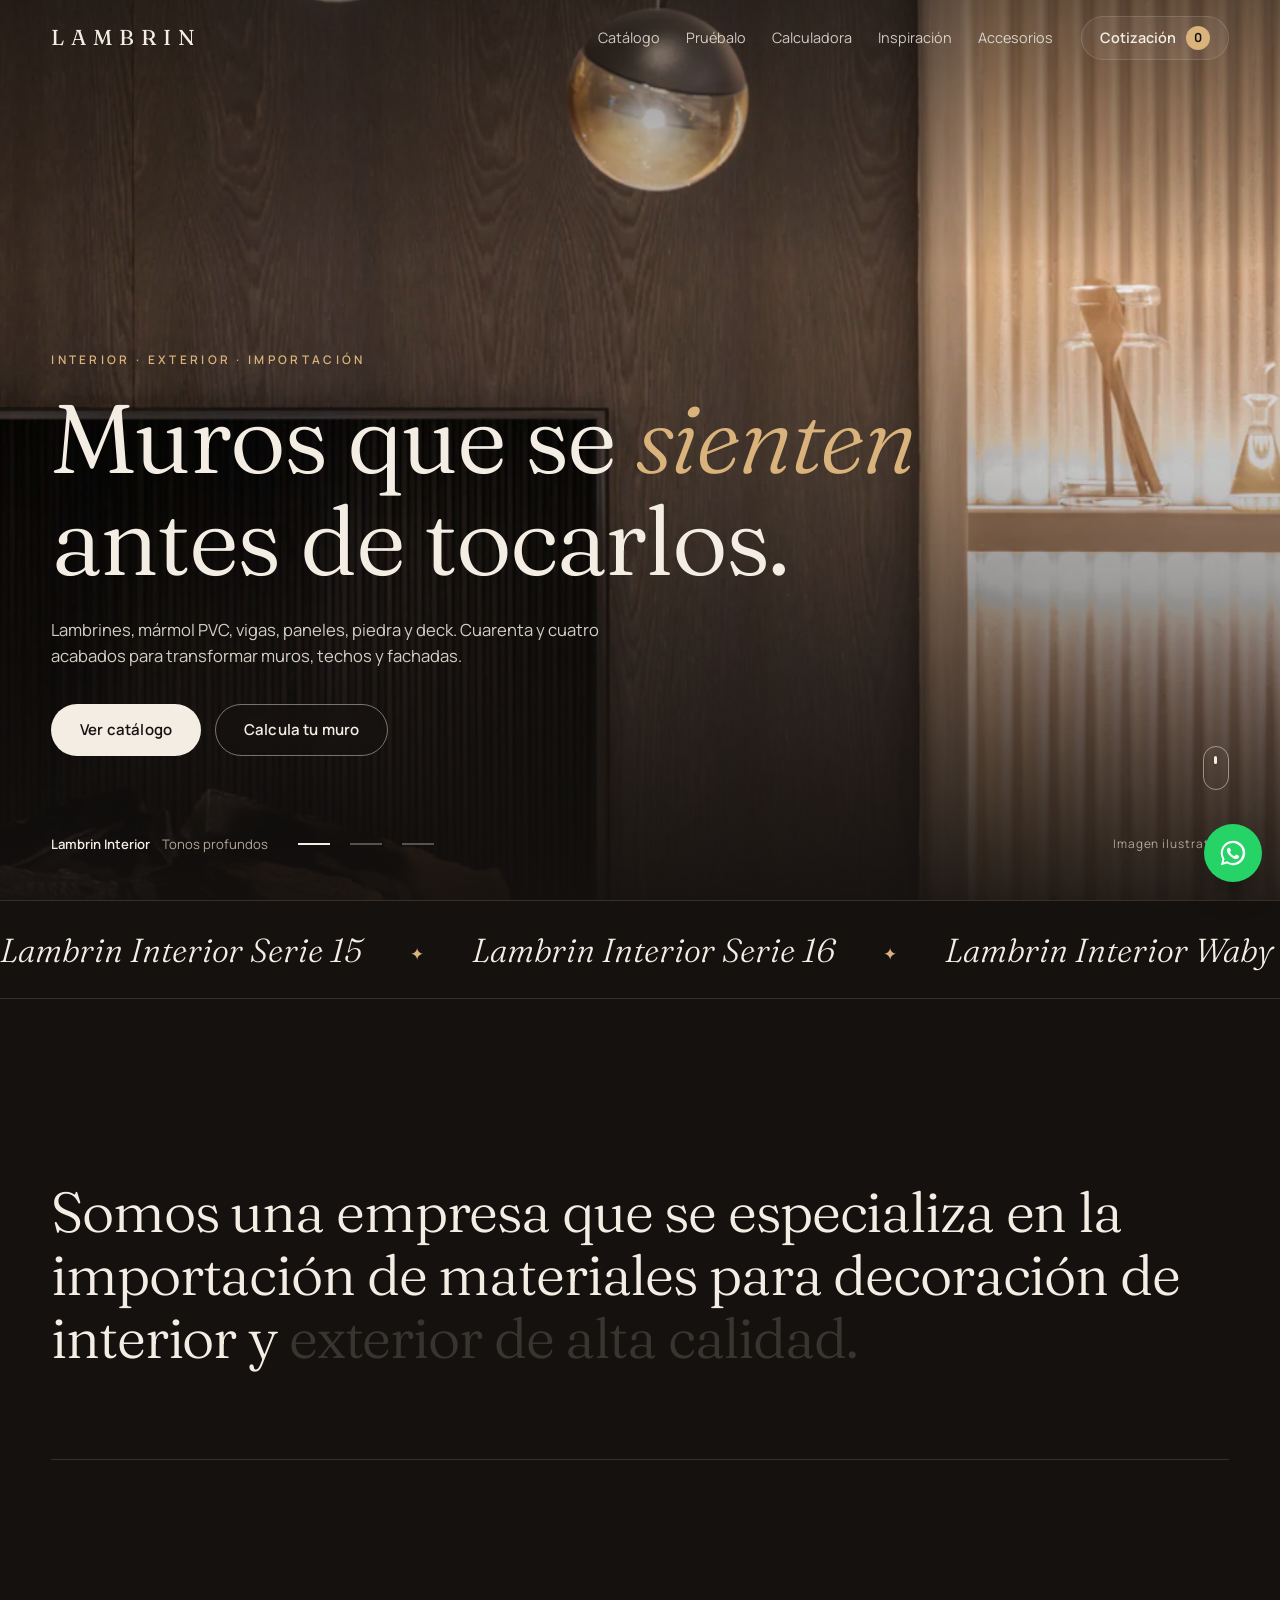
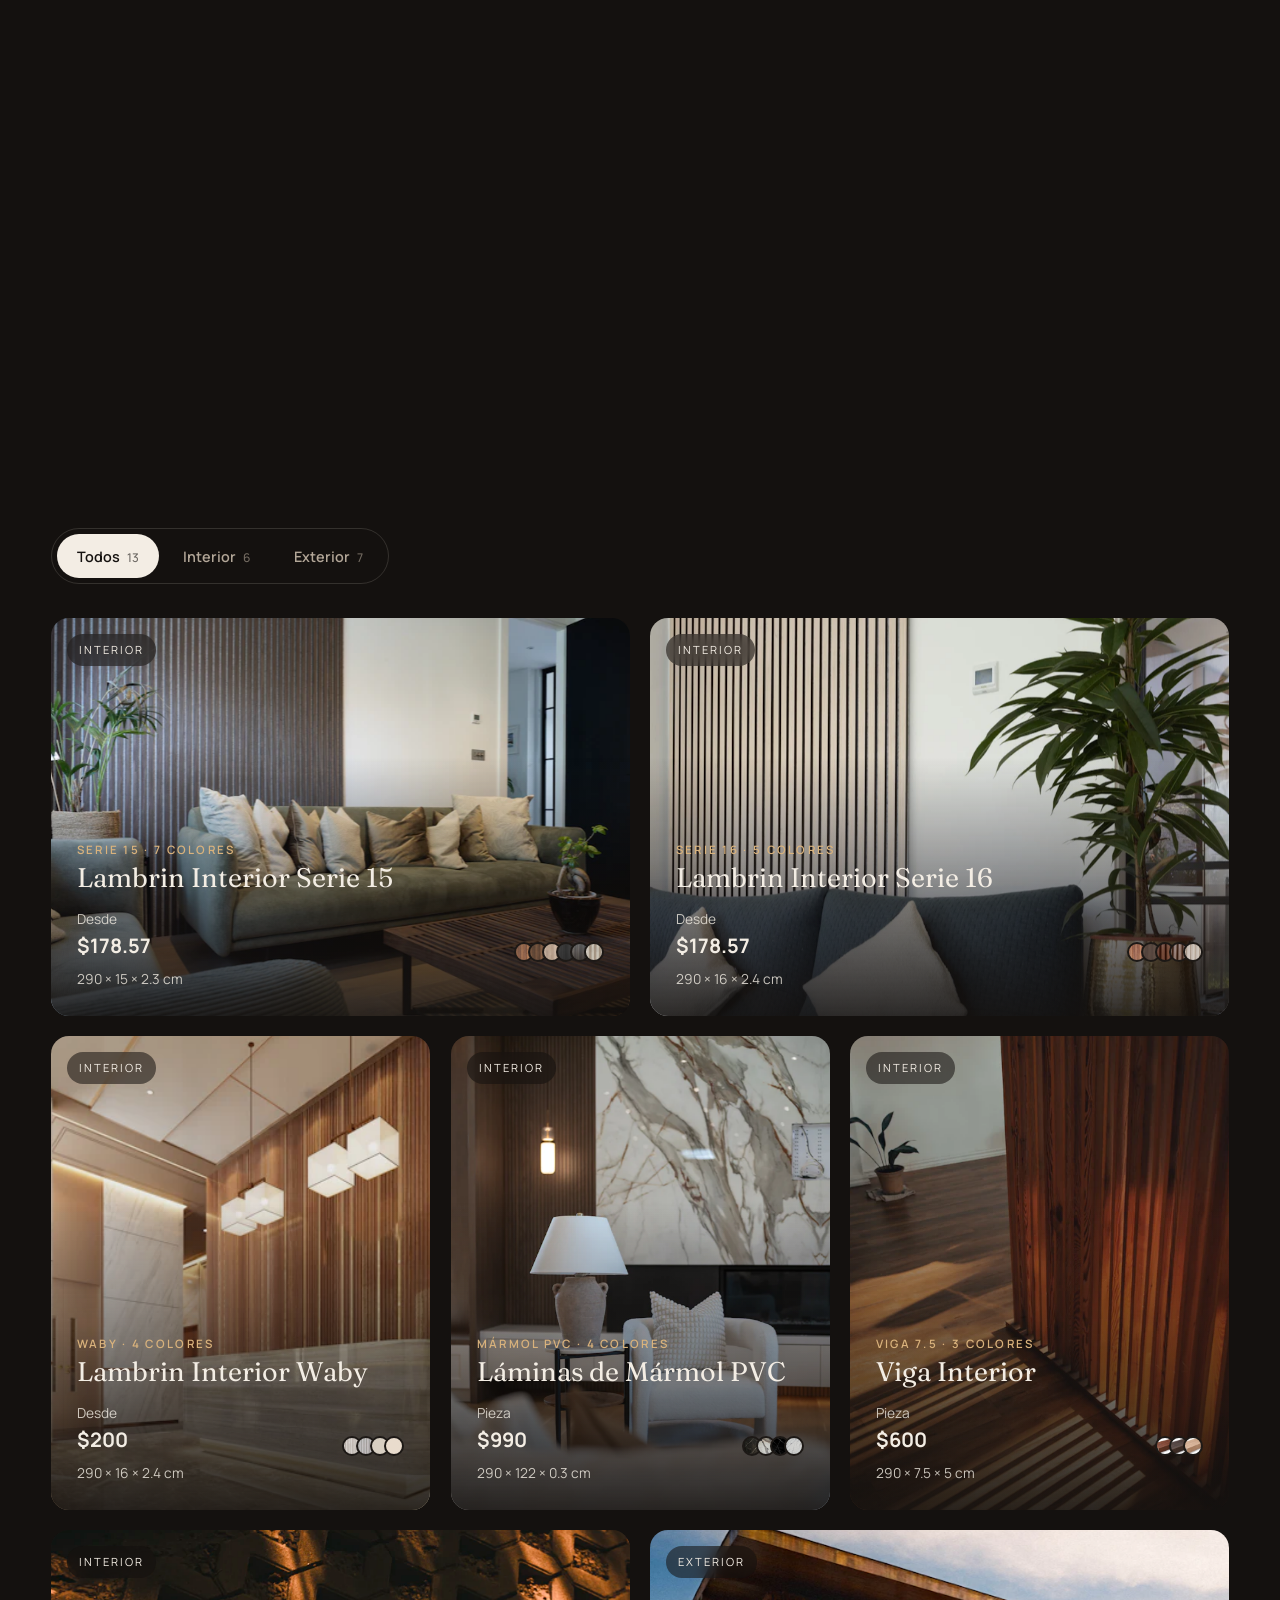
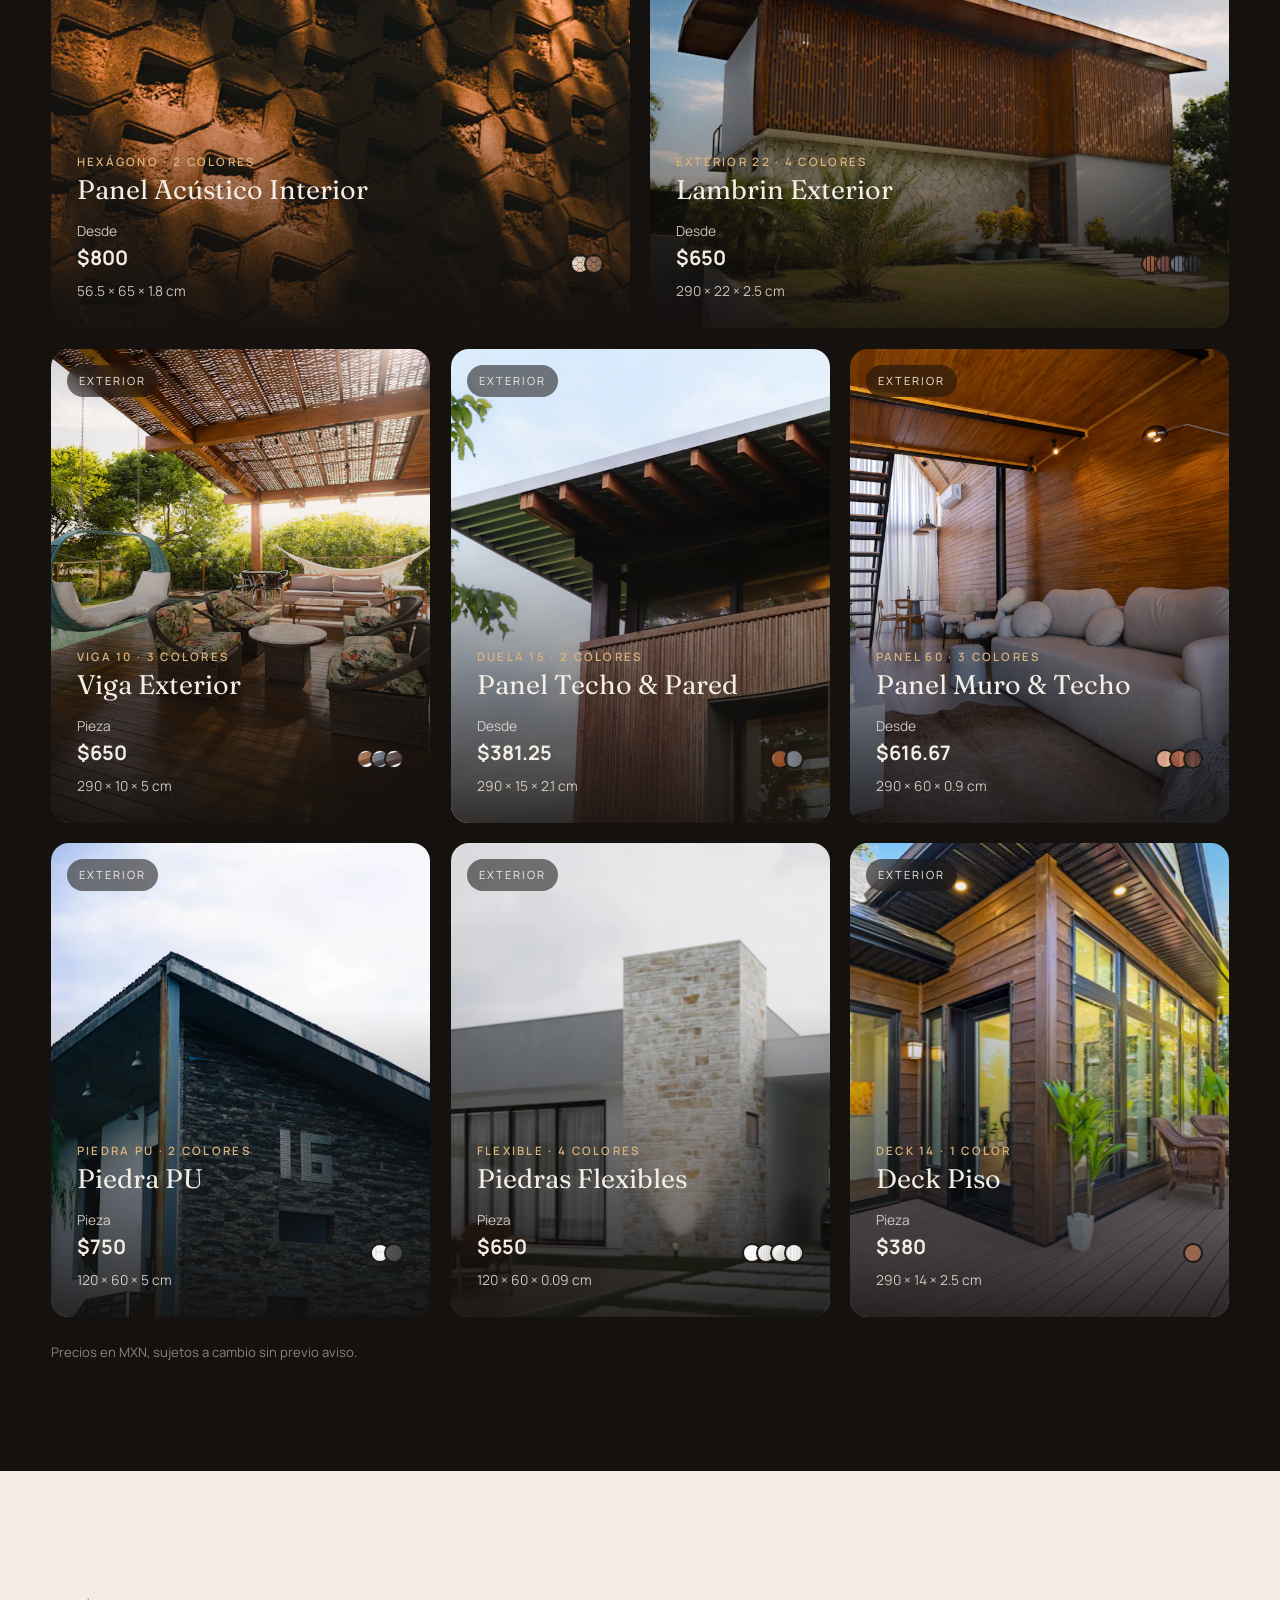
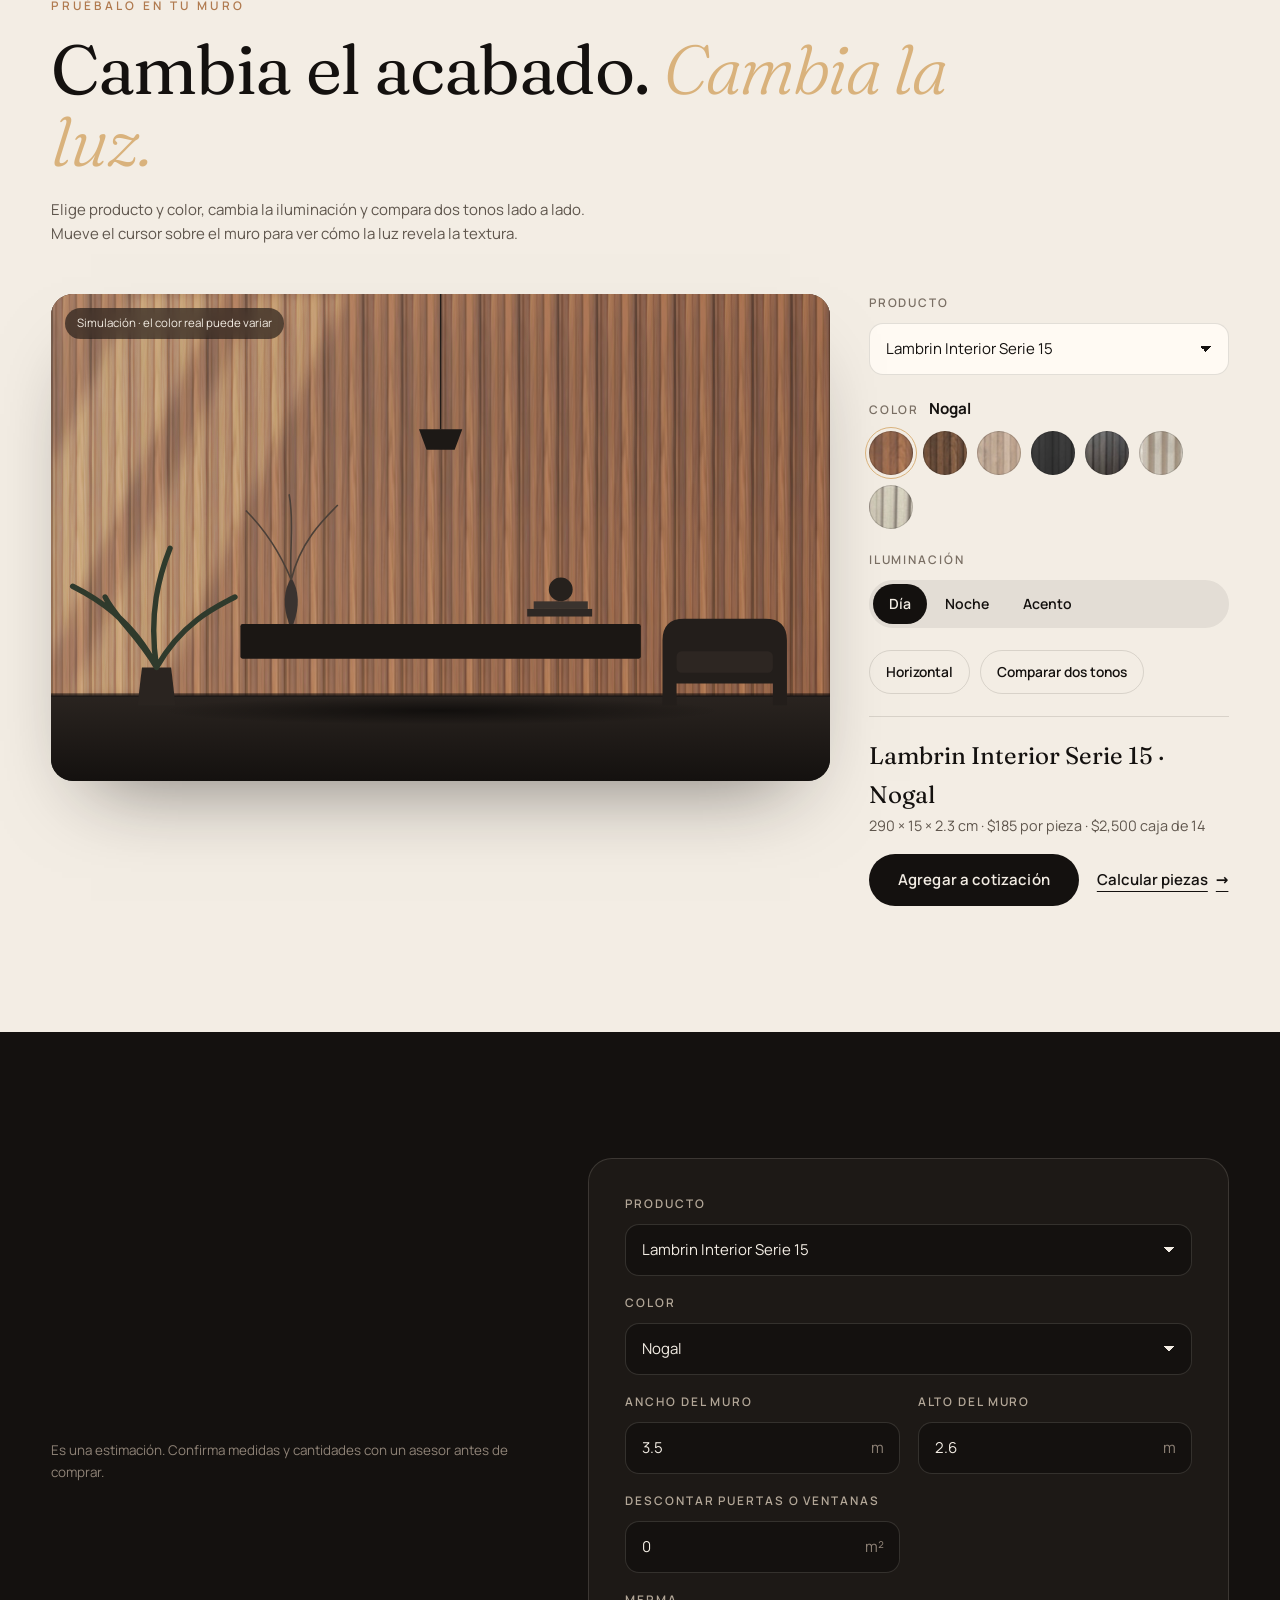
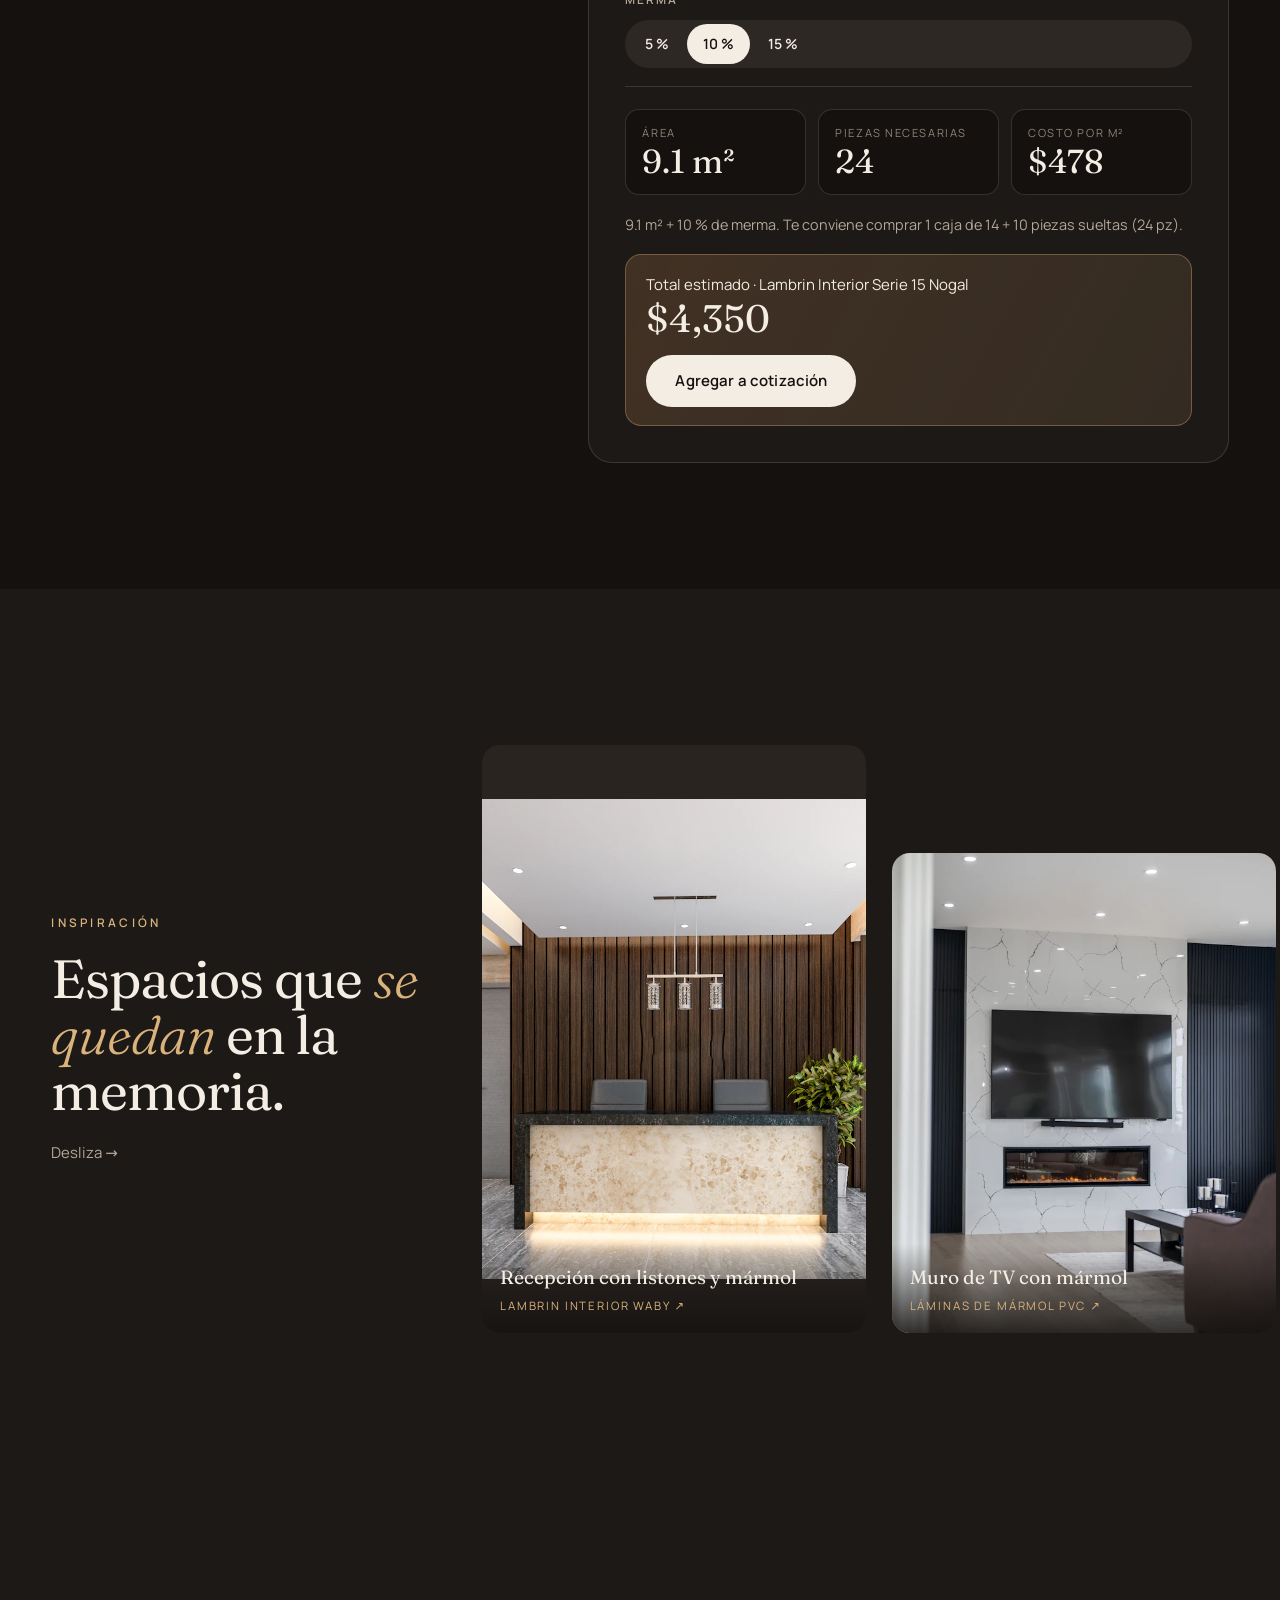
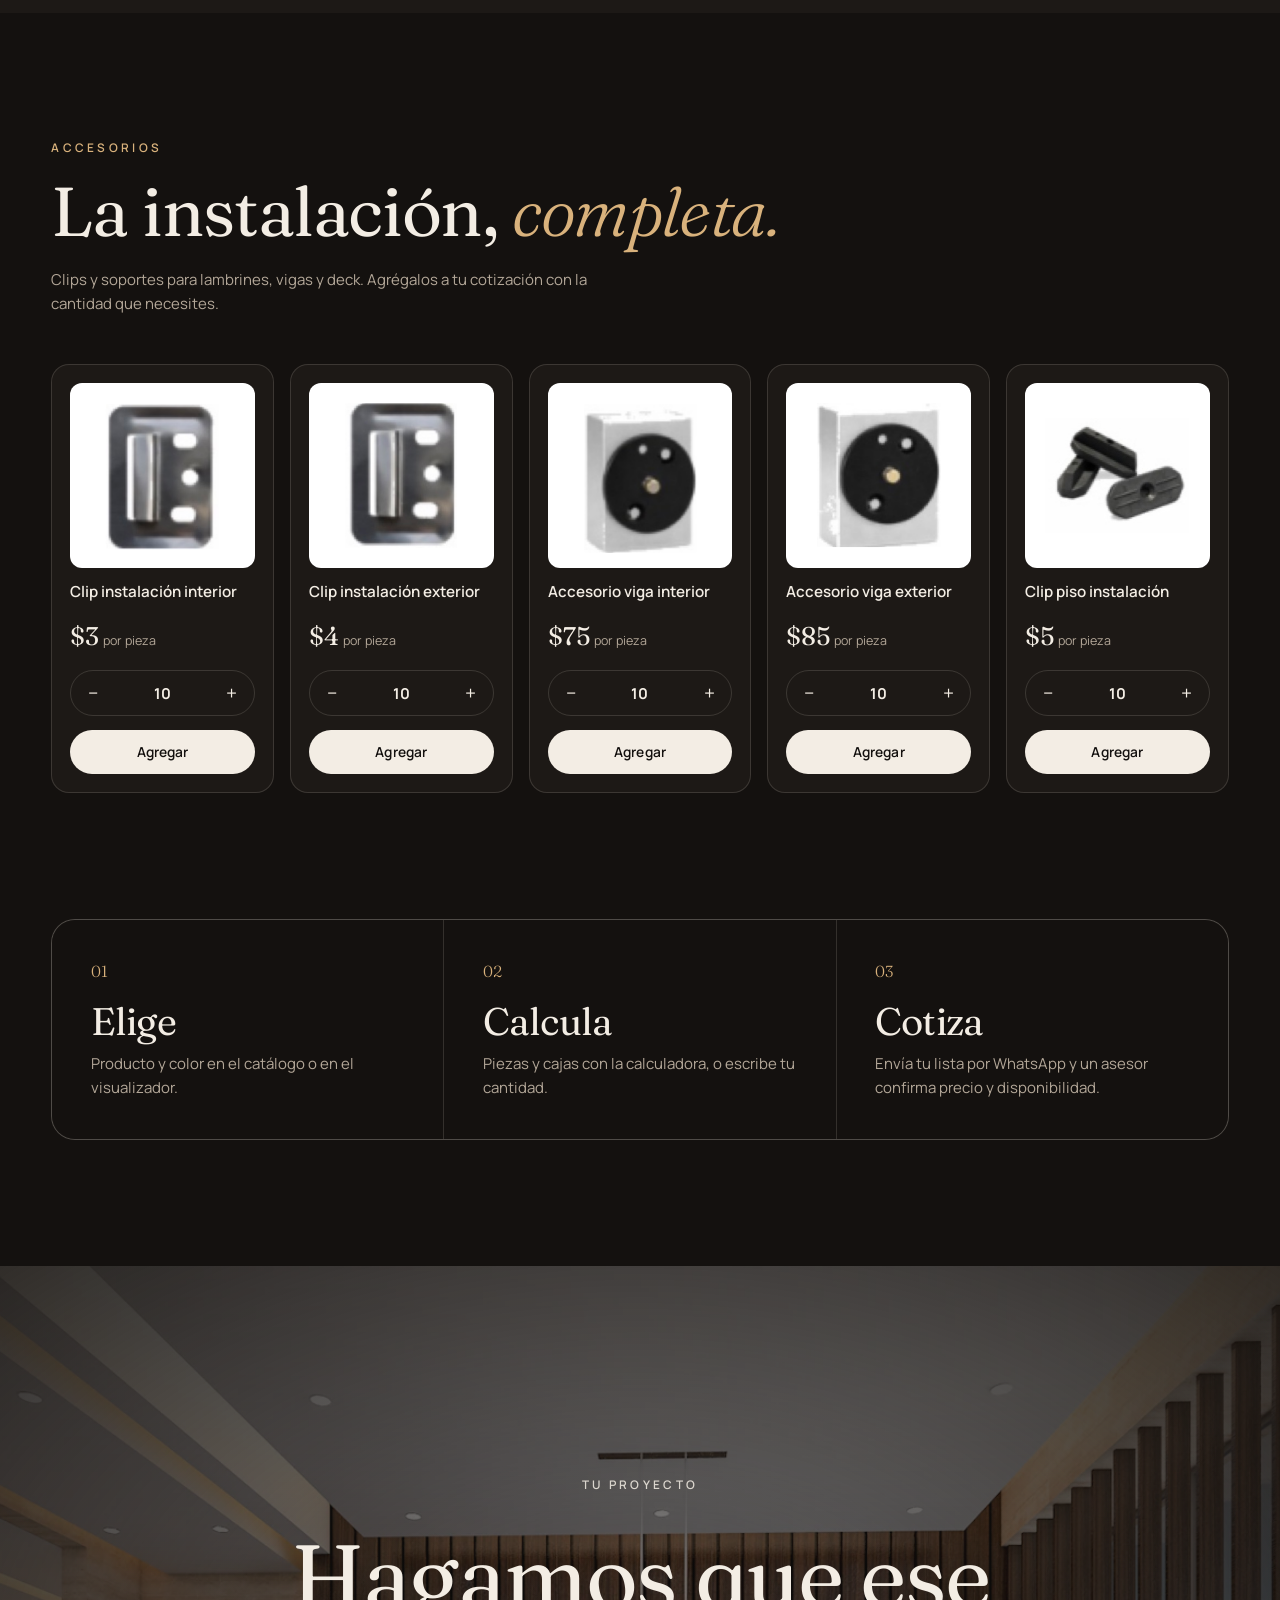
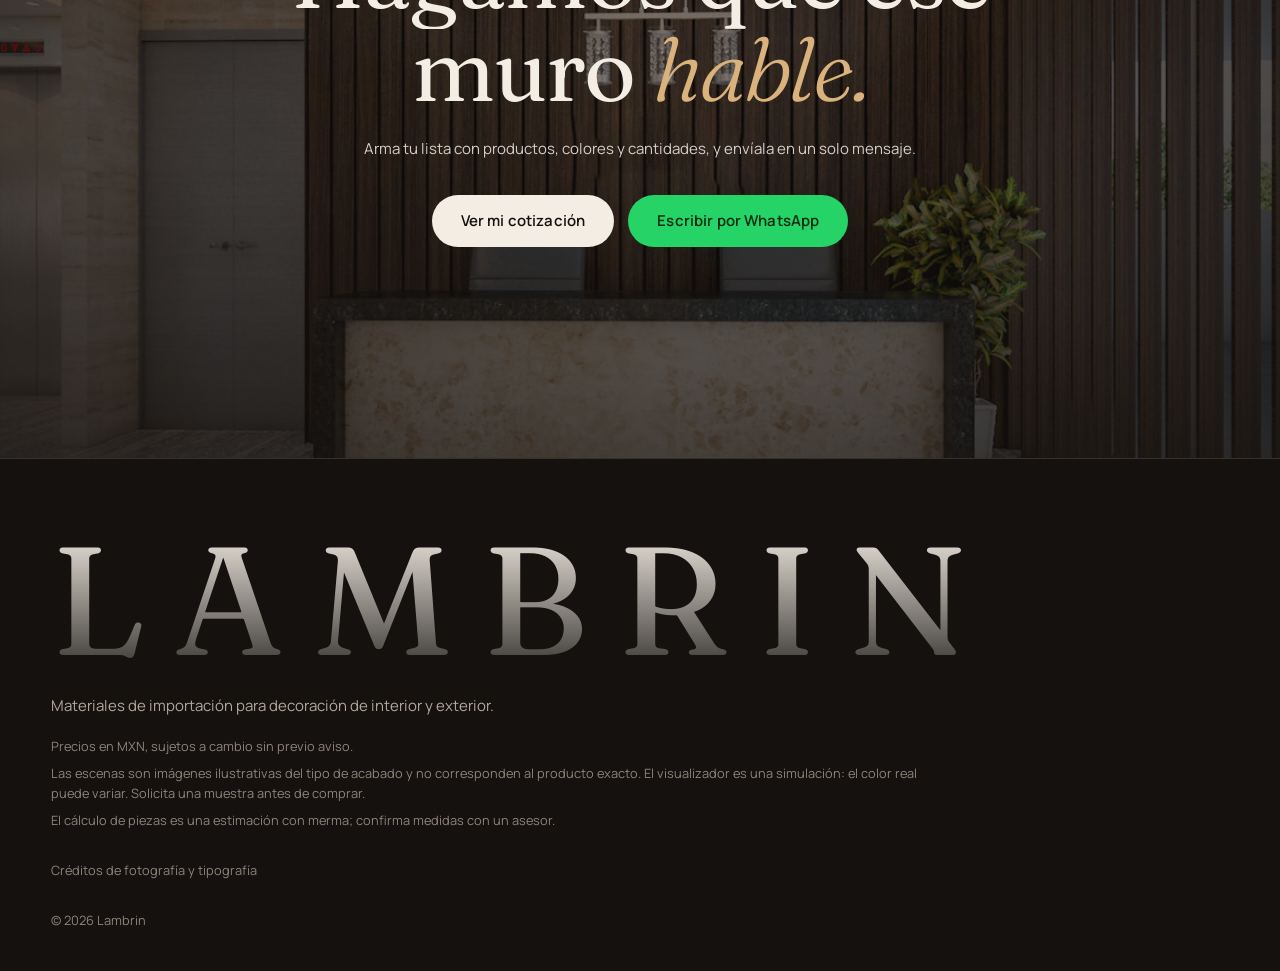
==== commit d1762edd: "Ficha: vista «Tu muro» que cambia con el color y muestras de solo tono - Al elegir un color en la fi" ====
--- a/site/index.html
+++ b/site/index.html
@@ -341,7 +341,12 @@
       <button type="button" class="sheet__close" data-close-sheet aria-label="Cerrar ficha">×</button>
       <div class="sheet__media">
         <img data-sheet-img alt="">
-        <span class="sheet__note">Imagen ilustrativa</span>
+        <div class="room room--sheet" data-sheet-room data-light="dia" aria-hidden="true"></div>
+        <span class="sheet__note" data-sheet-note>Imagen ilustrativa</span>
+        <div class="seg sheet__view" role="radiogroup" aria-label="Vista" data-sheet-view>
+          <button type="button" role="radio" aria-checked="true" data-view="foto">Foto</button>
+          <button type="button" role="radio" aria-checked="false" data-view="muro">Tu muro</button>
+        </div>
       </div>
       <div class="sheet__body">
         <p class="eyebrow" data-sheet-line></p>
--- a/site/css/styles.css
+++ b/site/css/styles.css
@@ -252,6 +252,9 @@
 .sheet__media { position: relative; overflow: hidden; }
 .sheet__media img { width: 100%; height: 100%; object-fit: cover; transform: scale(1.08); transition: transform 1.4s var(--ease); }
 .sheet.is-open .sheet__media img { transform: none; }
+.sheet__media .room { position: absolute; inset: 0; aspect-ratio: auto; opacity: 0; visibility: hidden; transition: opacity .8s var(--ease), visibility 0s .8s; }
+.sheet__media.is-muro .room { opacity: 1; visibility: visible; transition: opacity .8s var(--ease); }
+.sheet__media .sheet__view { position: absolute; right: 16px; bottom: 12px; background: rgba(243, 237, 228, .88); backdrop-filter: blur(6px); -webkit-backdrop-filter: blur(6px); }
 .sheet__note { position: absolute; left: 16px; bottom: 16px; font-size: .72rem; color: var(--cream); background: rgba(20, 17, 15, .5); padding: 6px 10px; border-radius: 999px; }
 .sheet__body { overflow-y: auto; padding: clamp(28px, 4vw, 56px); padding-top: 72px; overscroll-behavior: contain; }
 .sheet__body .eyebrow { color: var(--wood); }
@@ -514,6 +517,7 @@
   .specs dd { font-size: 1.25rem; }
   .sheet__swatch { grid-template-columns: 110px 1fr; }
   .lens { width: 110px; }
+  .sheet__note { top: 16px; bottom: auto; }
   .prices { grid-template-columns: 1fr; }
   .buy__total { margin-left: 0; width: 100%; }
   .filters { display: flex; margin-right: var(--gutter); }
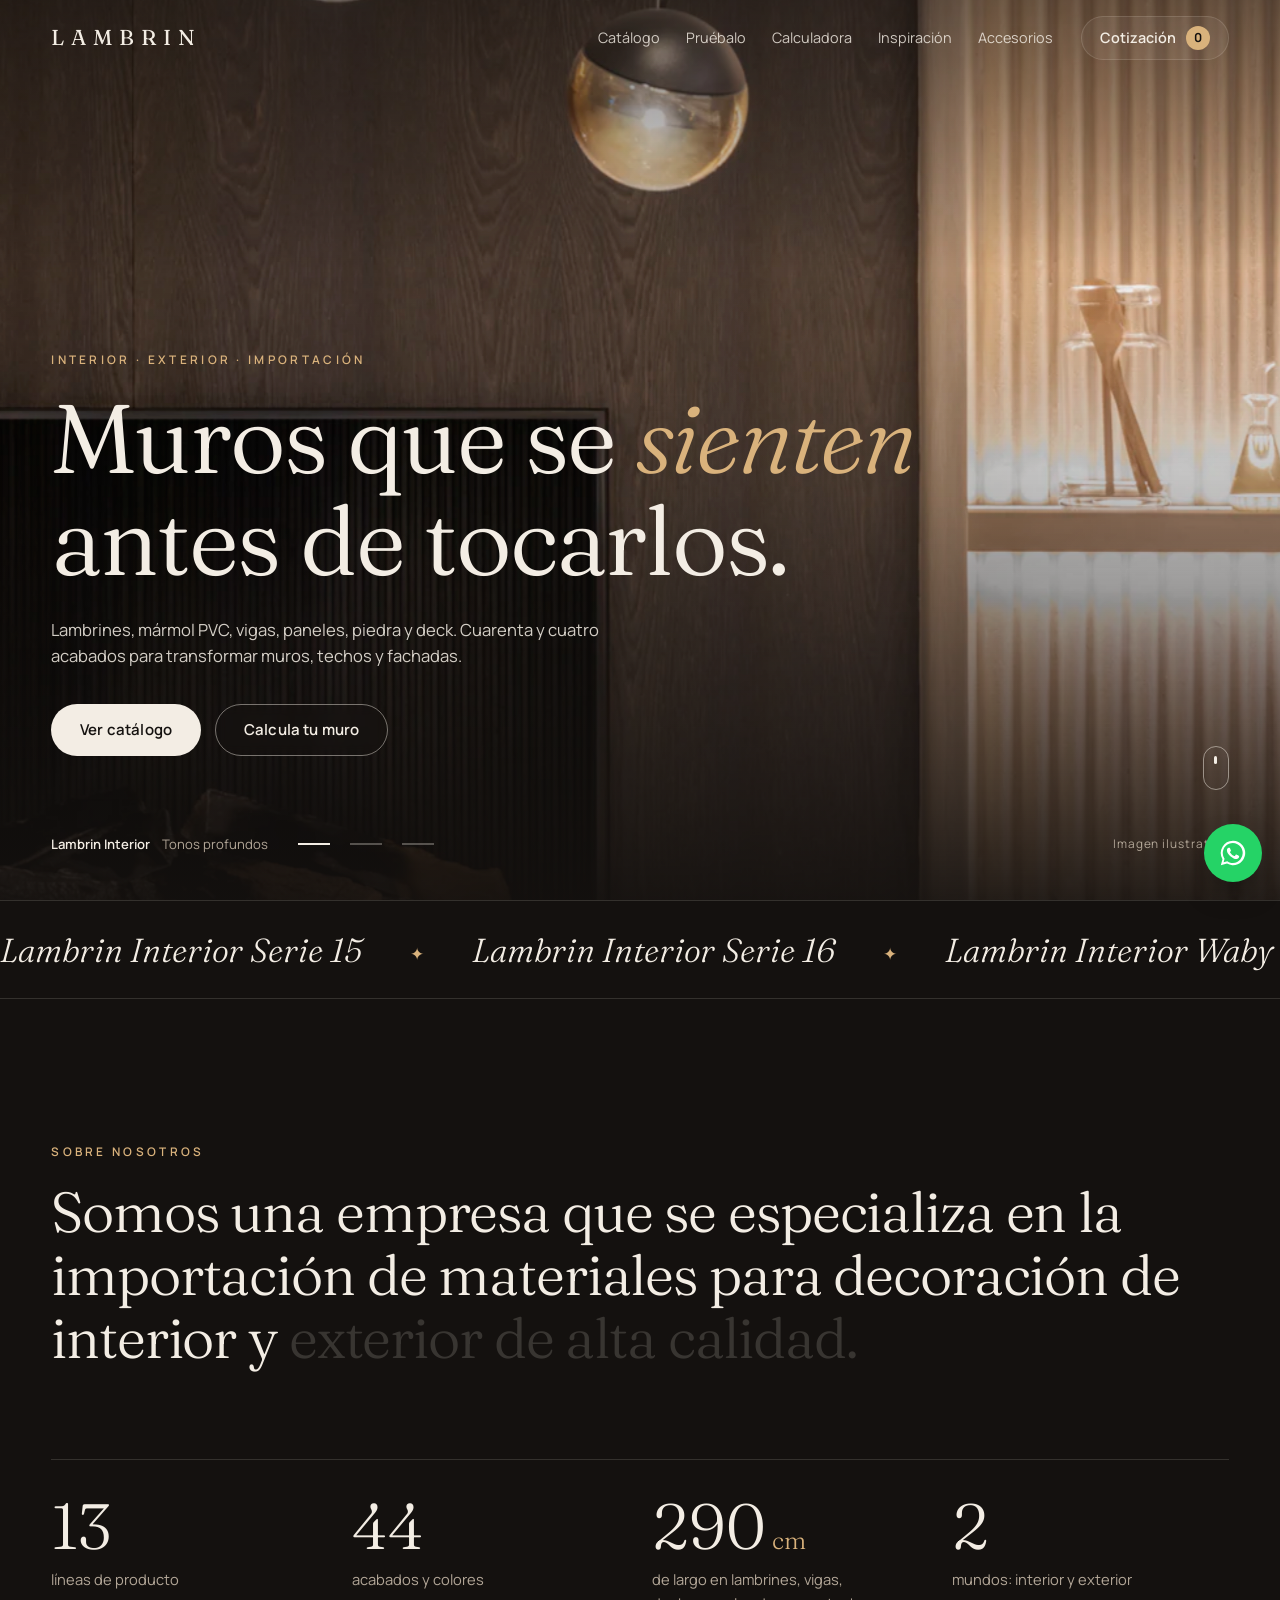
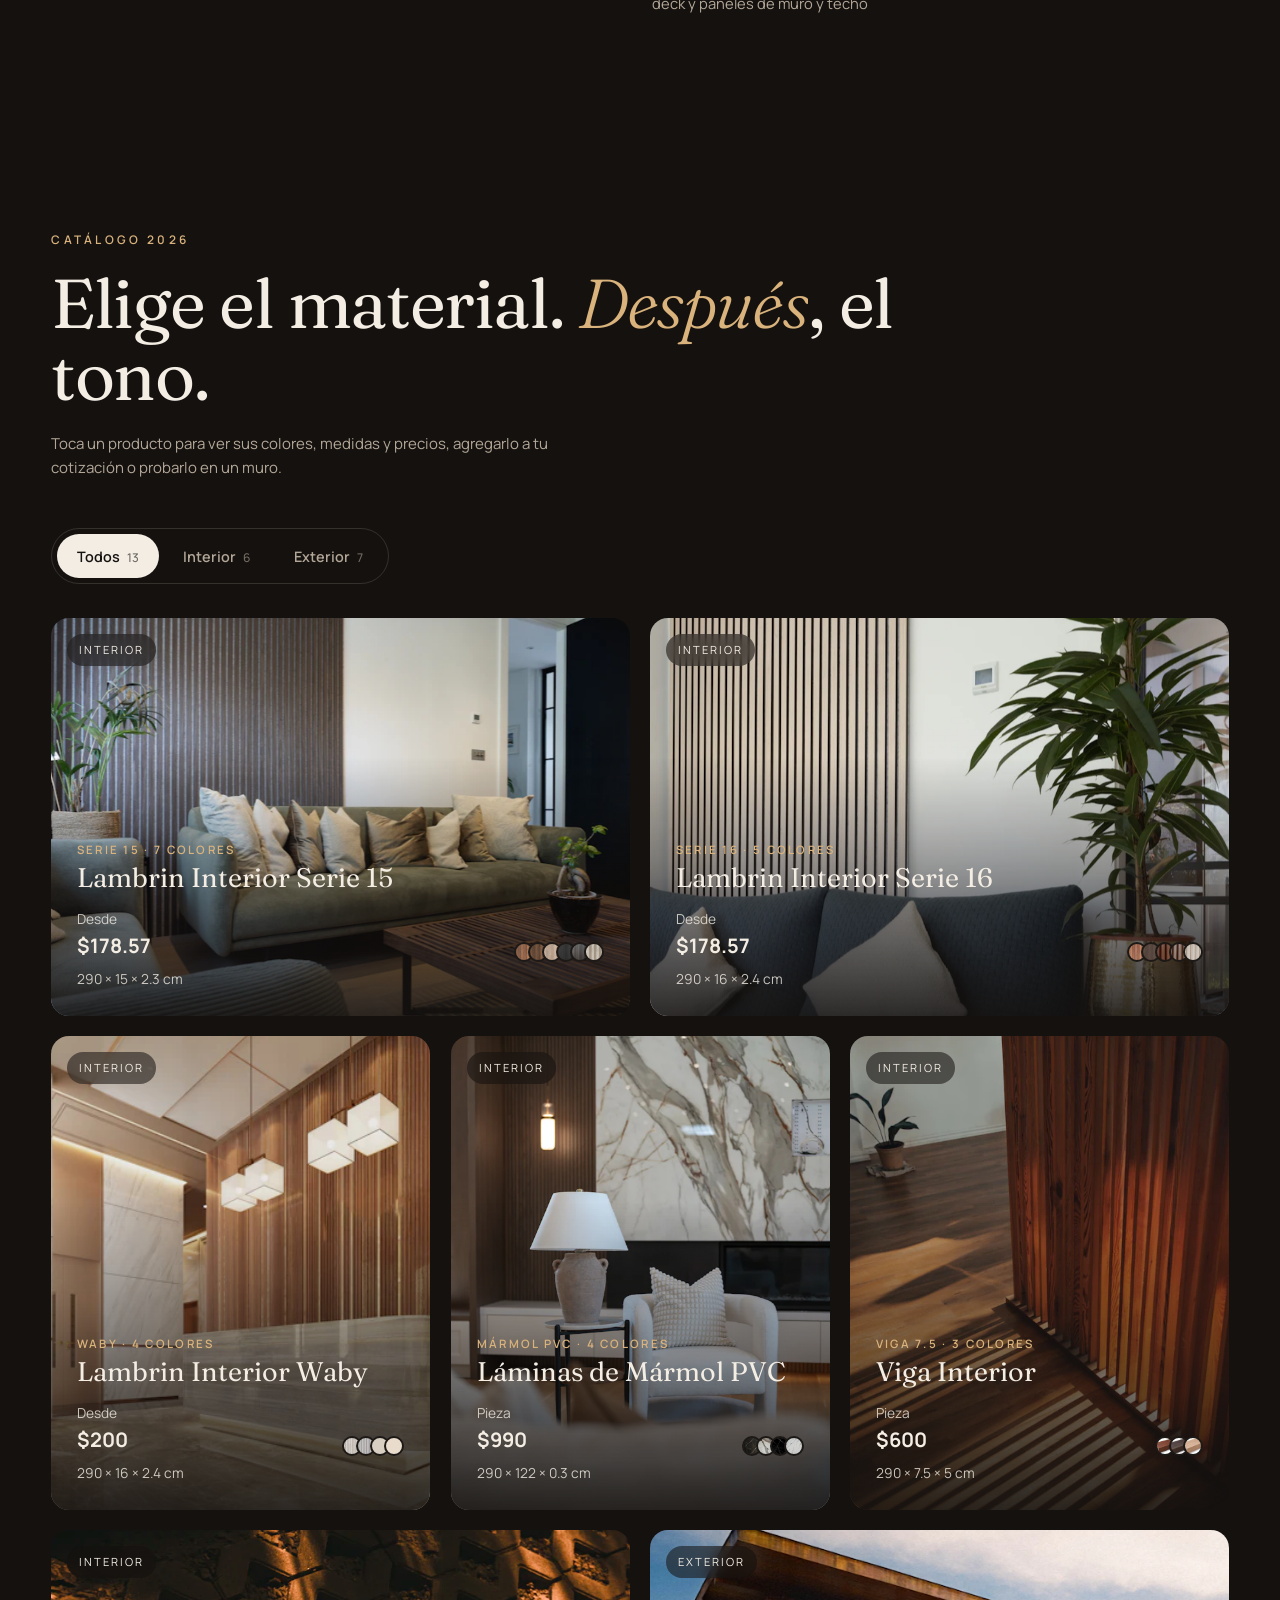
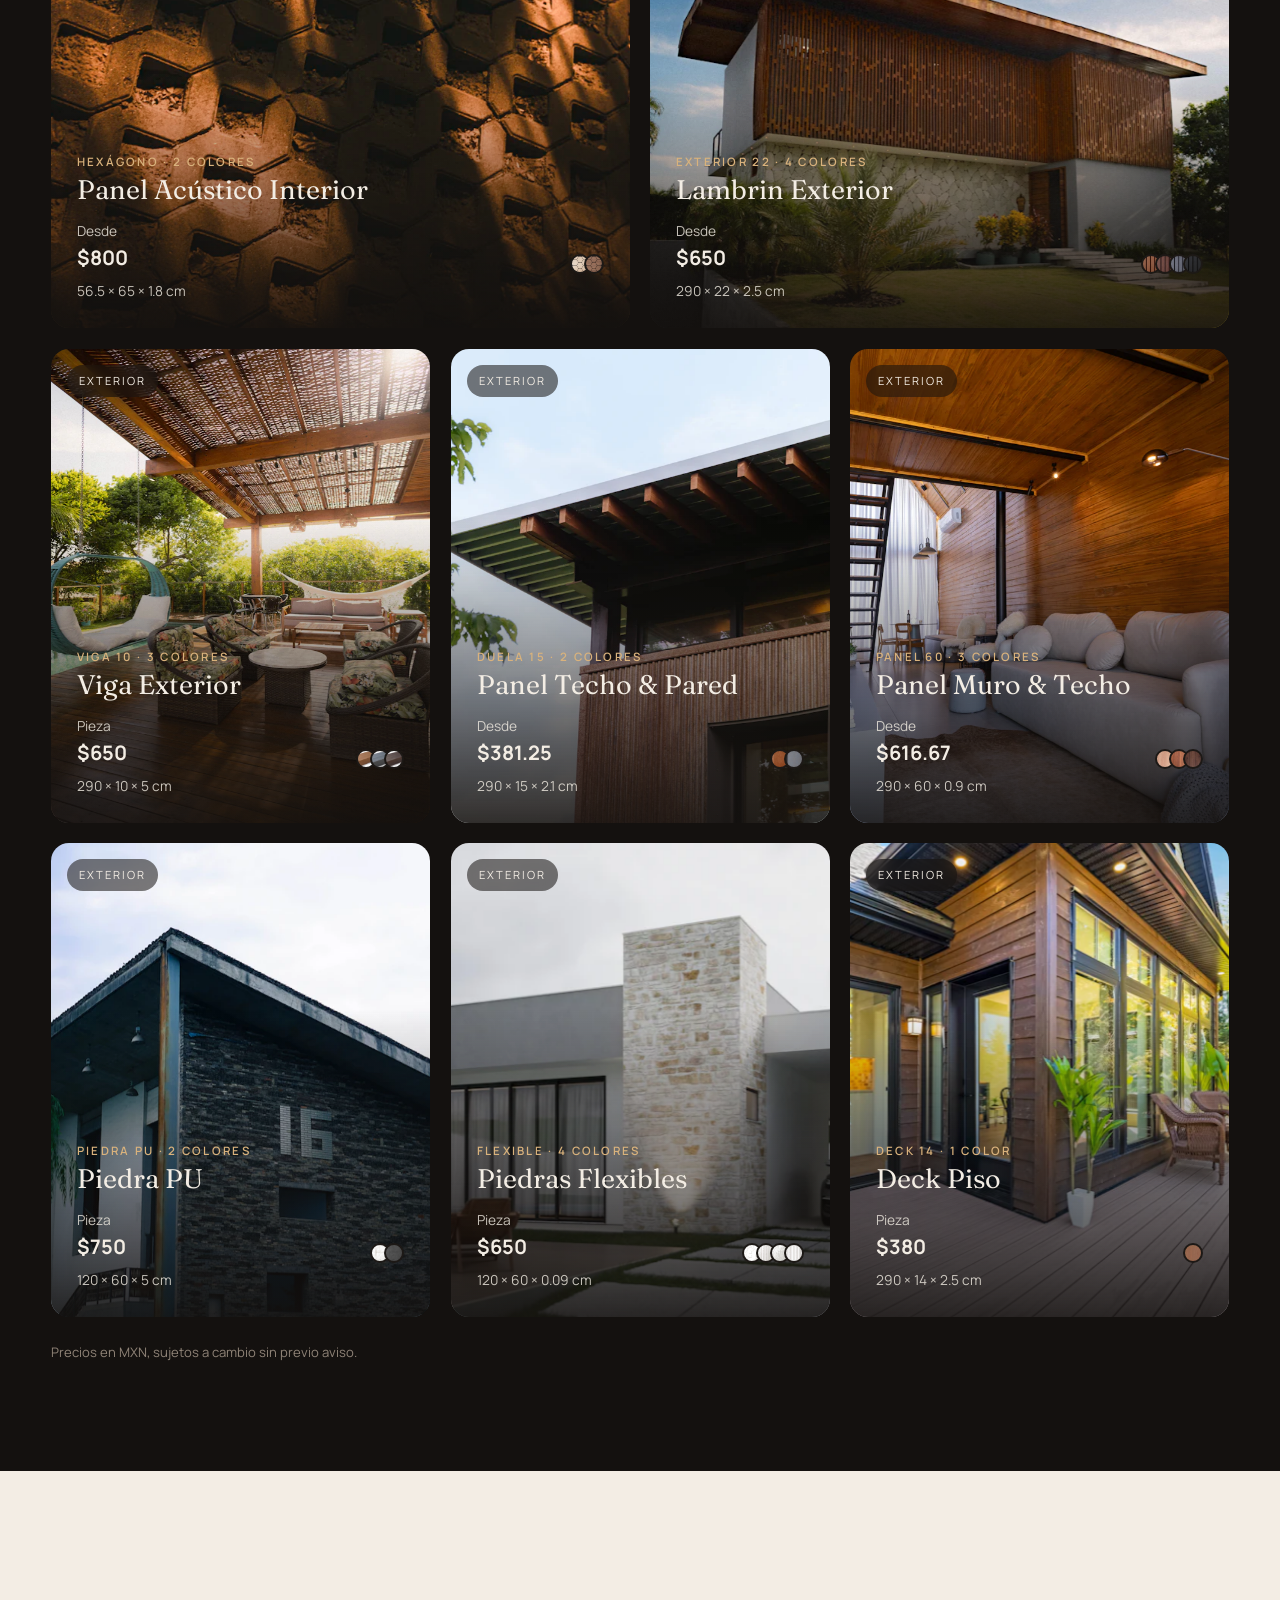
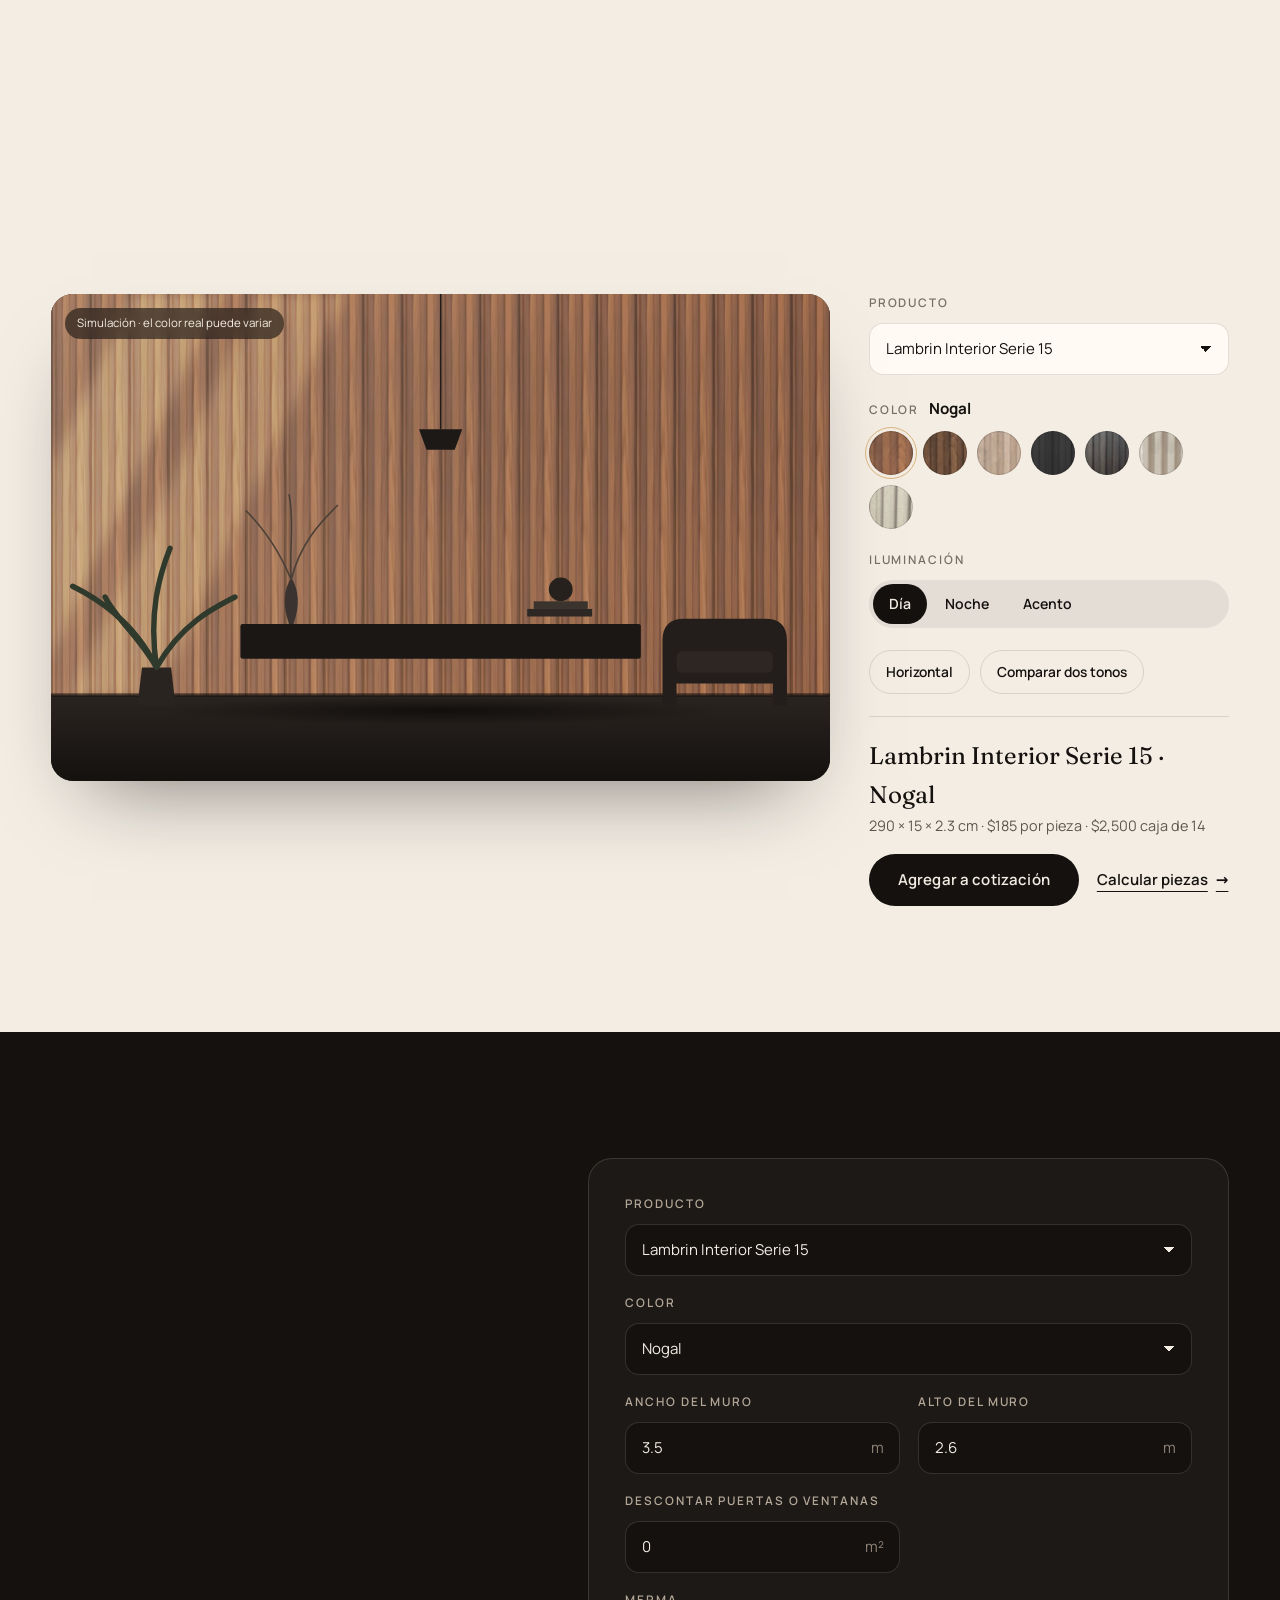
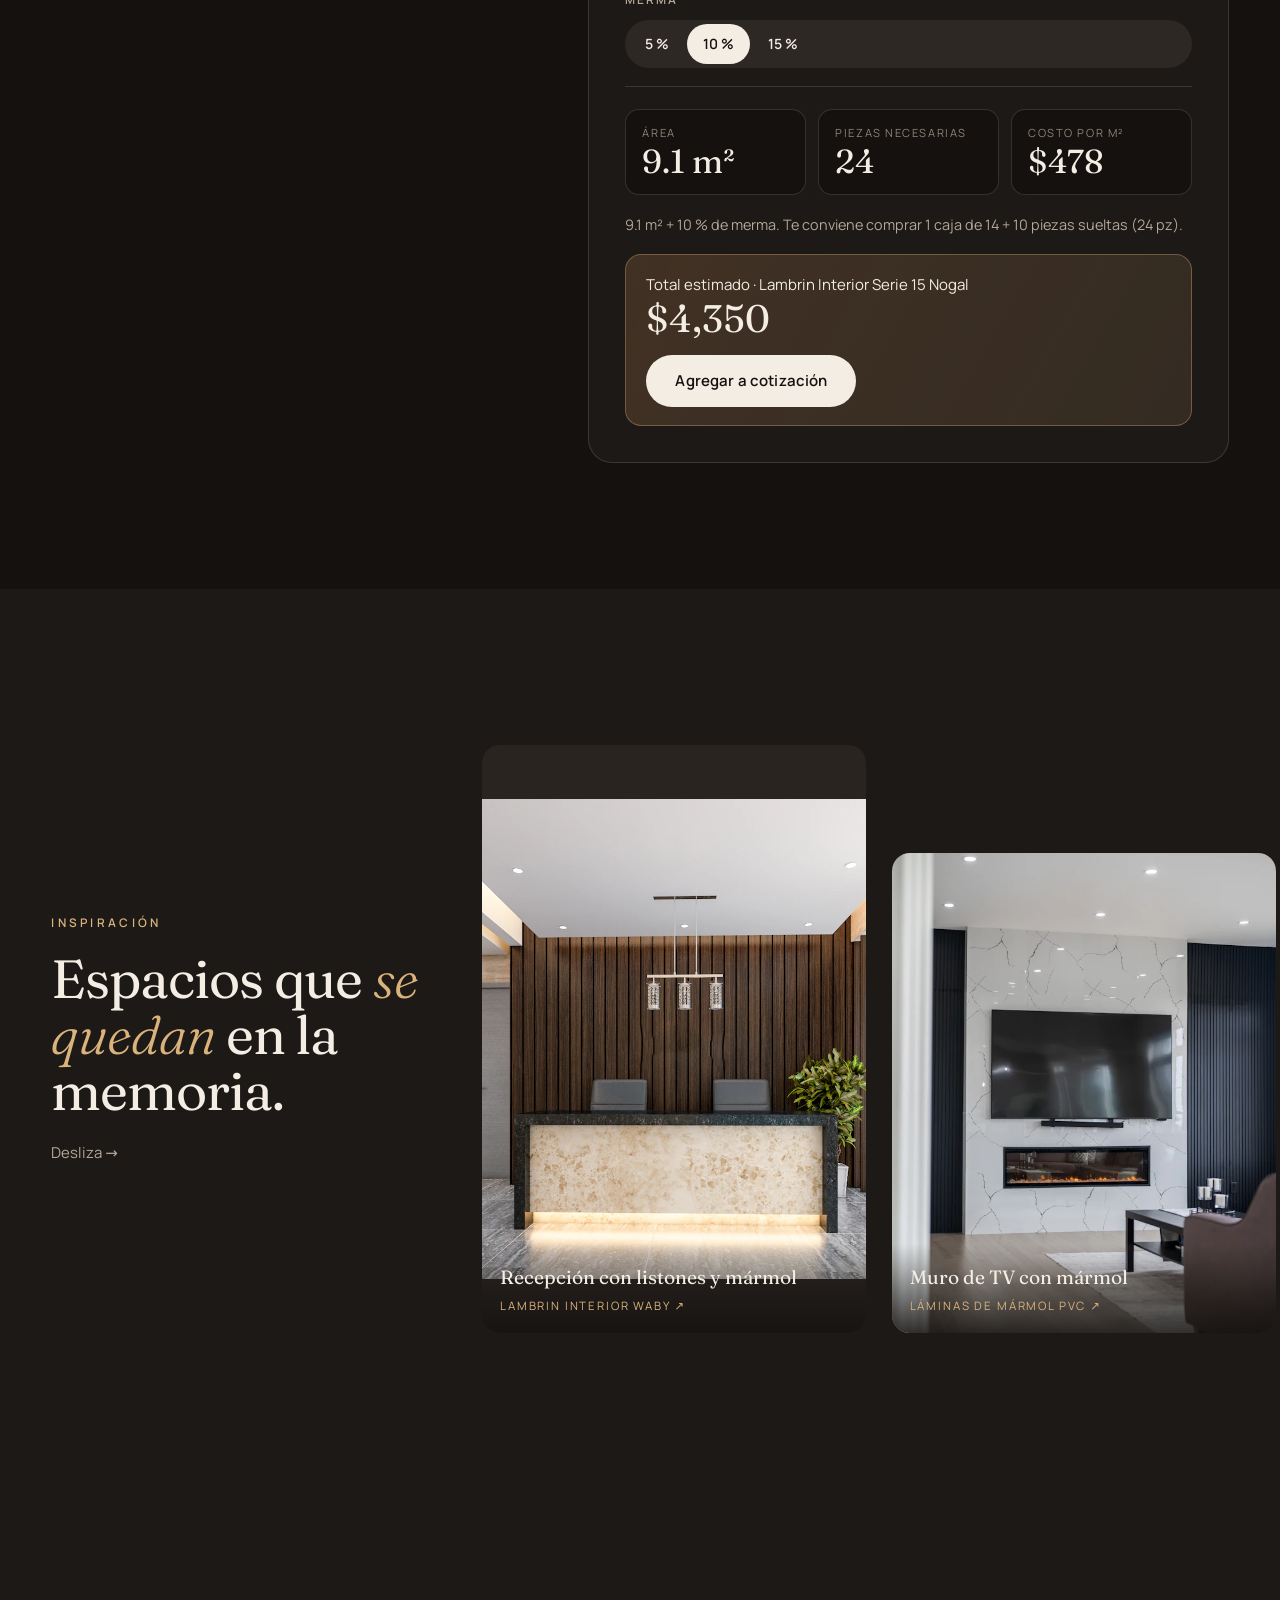
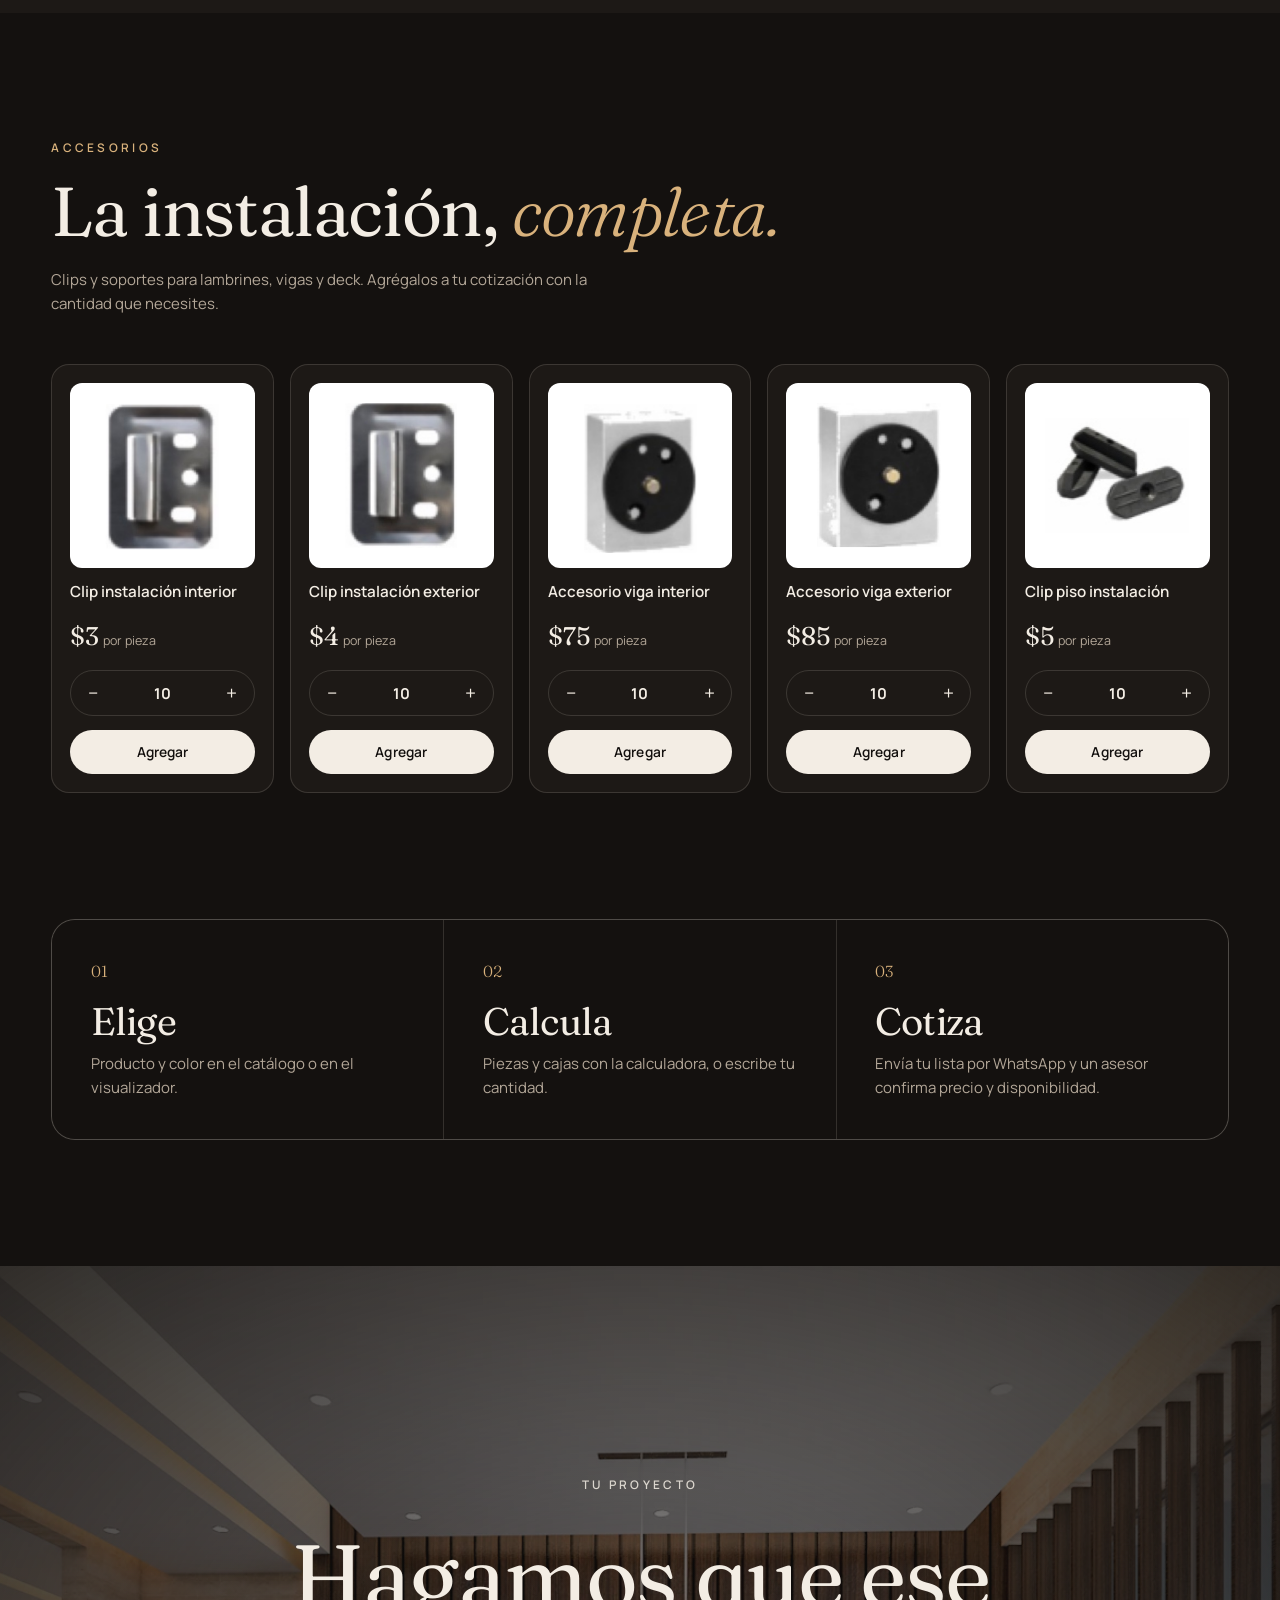
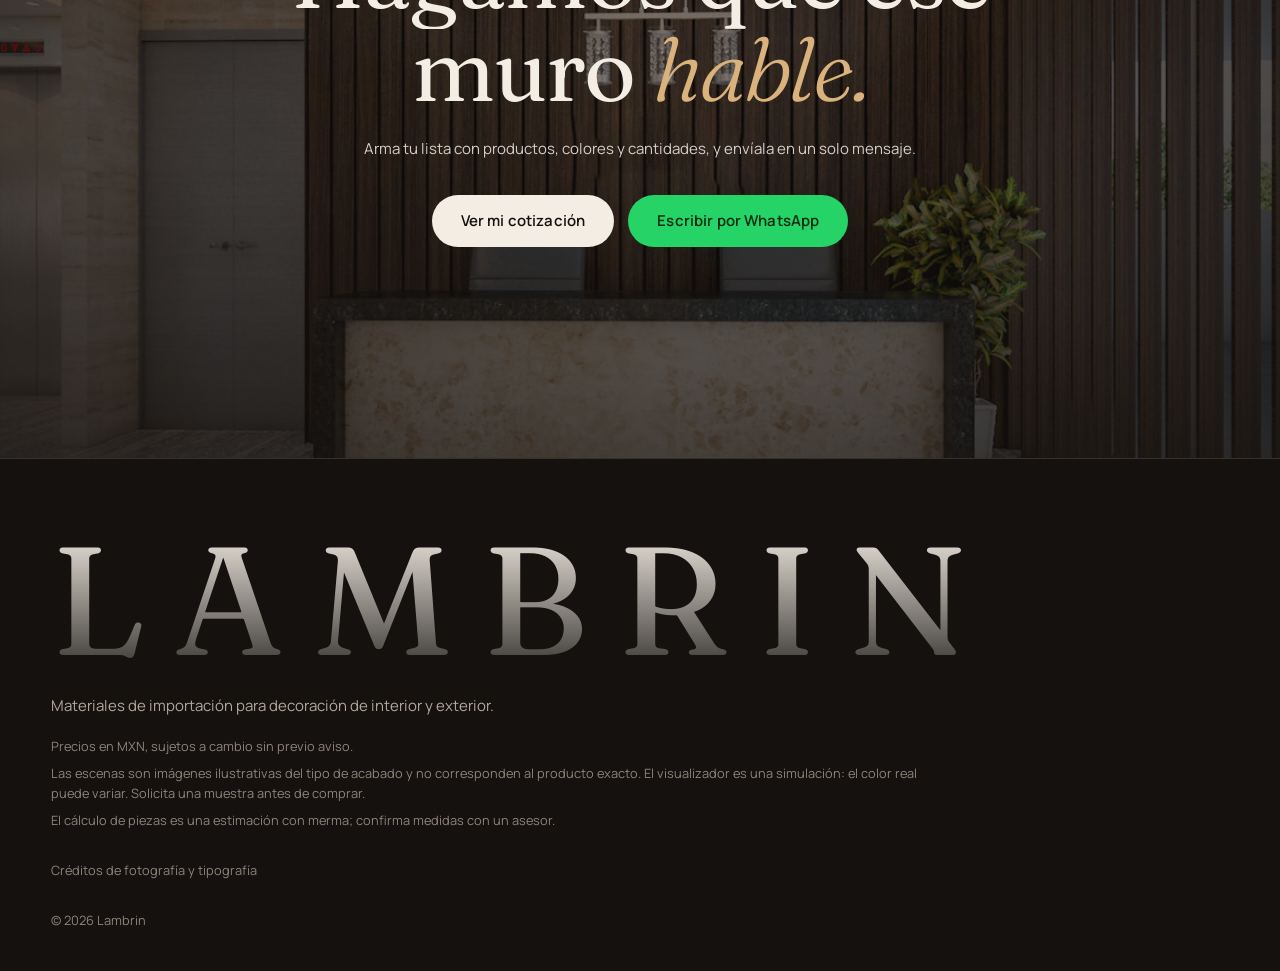
==== commit 1fa1ea10: "Prueba: fotos por color generadas con IA en la ficha (Waby) - 4 imágenes de Waby (Nano Banana 2.1) e" ====
--- a/site/index.html
+++ b/site/index.html
@@ -341,6 +341,7 @@
       <button type="button" class="sheet__close" data-close-sheet aria-label="Cerrar ficha">×</button>
       <div class="sheet__media">
         <img data-sheet-img alt="">
+        <img class="sheet__alt" data-sheet-img2 alt="">
         <div class="room room--sheet" data-sheet-room data-light="dia" aria-hidden="true"></div>
         <span class="sheet__note" data-sheet-note>Imagen ilustrativa</span>
         <div class="seg sheet__view" role="radiogroup" aria-label="Vista" data-sheet-view>
--- a/site/css/styles.css
+++ b/site/css/styles.css
@@ -252,6 +252,8 @@
 .sheet__media { position: relative; overflow: hidden; }
 .sheet__media img { width: 100%; height: 100%; object-fit: cover; transform: scale(1.08); transition: transform 1.4s var(--ease); }
 .sheet.is-open .sheet__media img { transform: none; }
+.sheet__media .sheet__alt { position: absolute; inset: 0; opacity: 0; transition: opacity .8s var(--ease), transform 1.4s var(--ease); }
+.sheet__media .sheet__alt.is-on { opacity: 1; }
 .sheet__media .room { position: absolute; inset: 0; aspect-ratio: auto; opacity: 0; visibility: hidden; transition: opacity .8s var(--ease), visibility 0s .8s; }
 .sheet__media.is-muro .room { opacity: 1; visibility: visible; transition: opacity .8s var(--ease); }
 .sheet__media .sheet__view { position: absolute; right: 16px; bottom: 12px; background: rgba(243, 237, 228, .88); backdrop-filter: blur(6px); -webkit-backdrop-filter: blur(6px); }
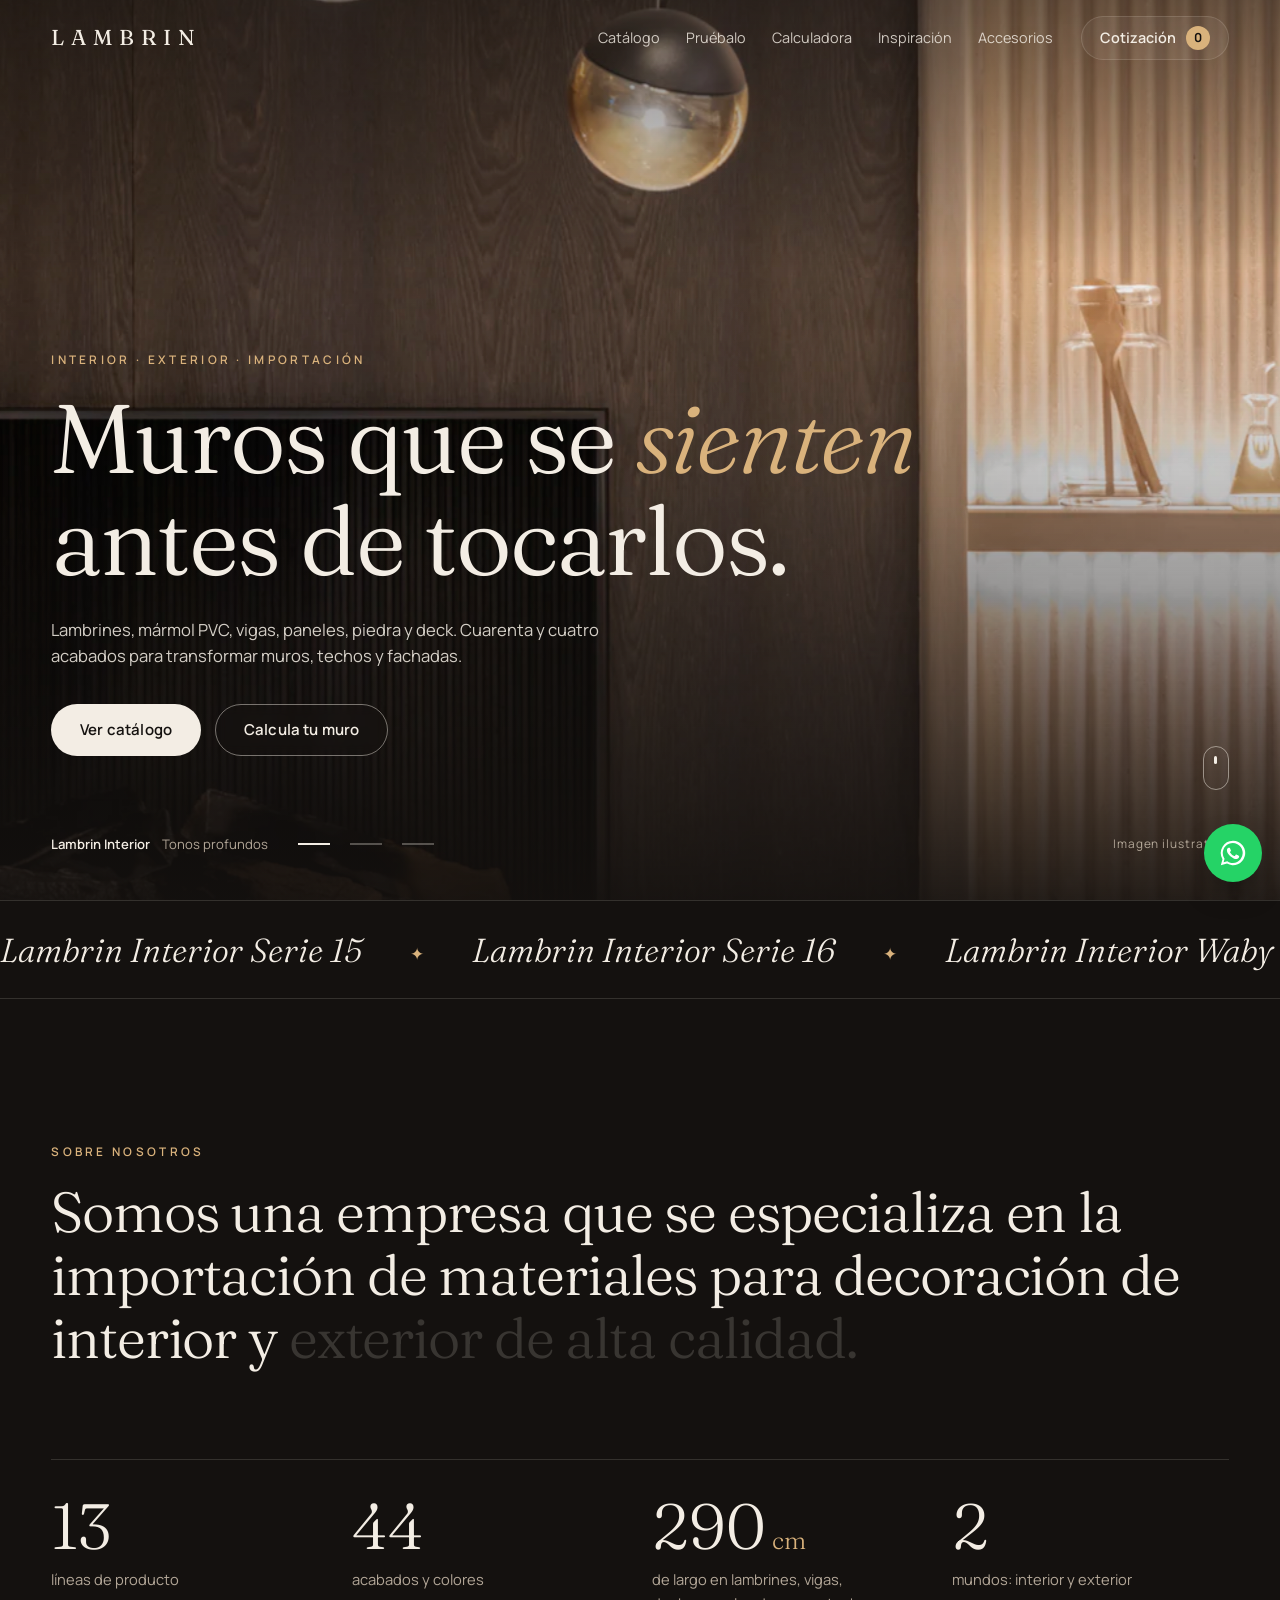
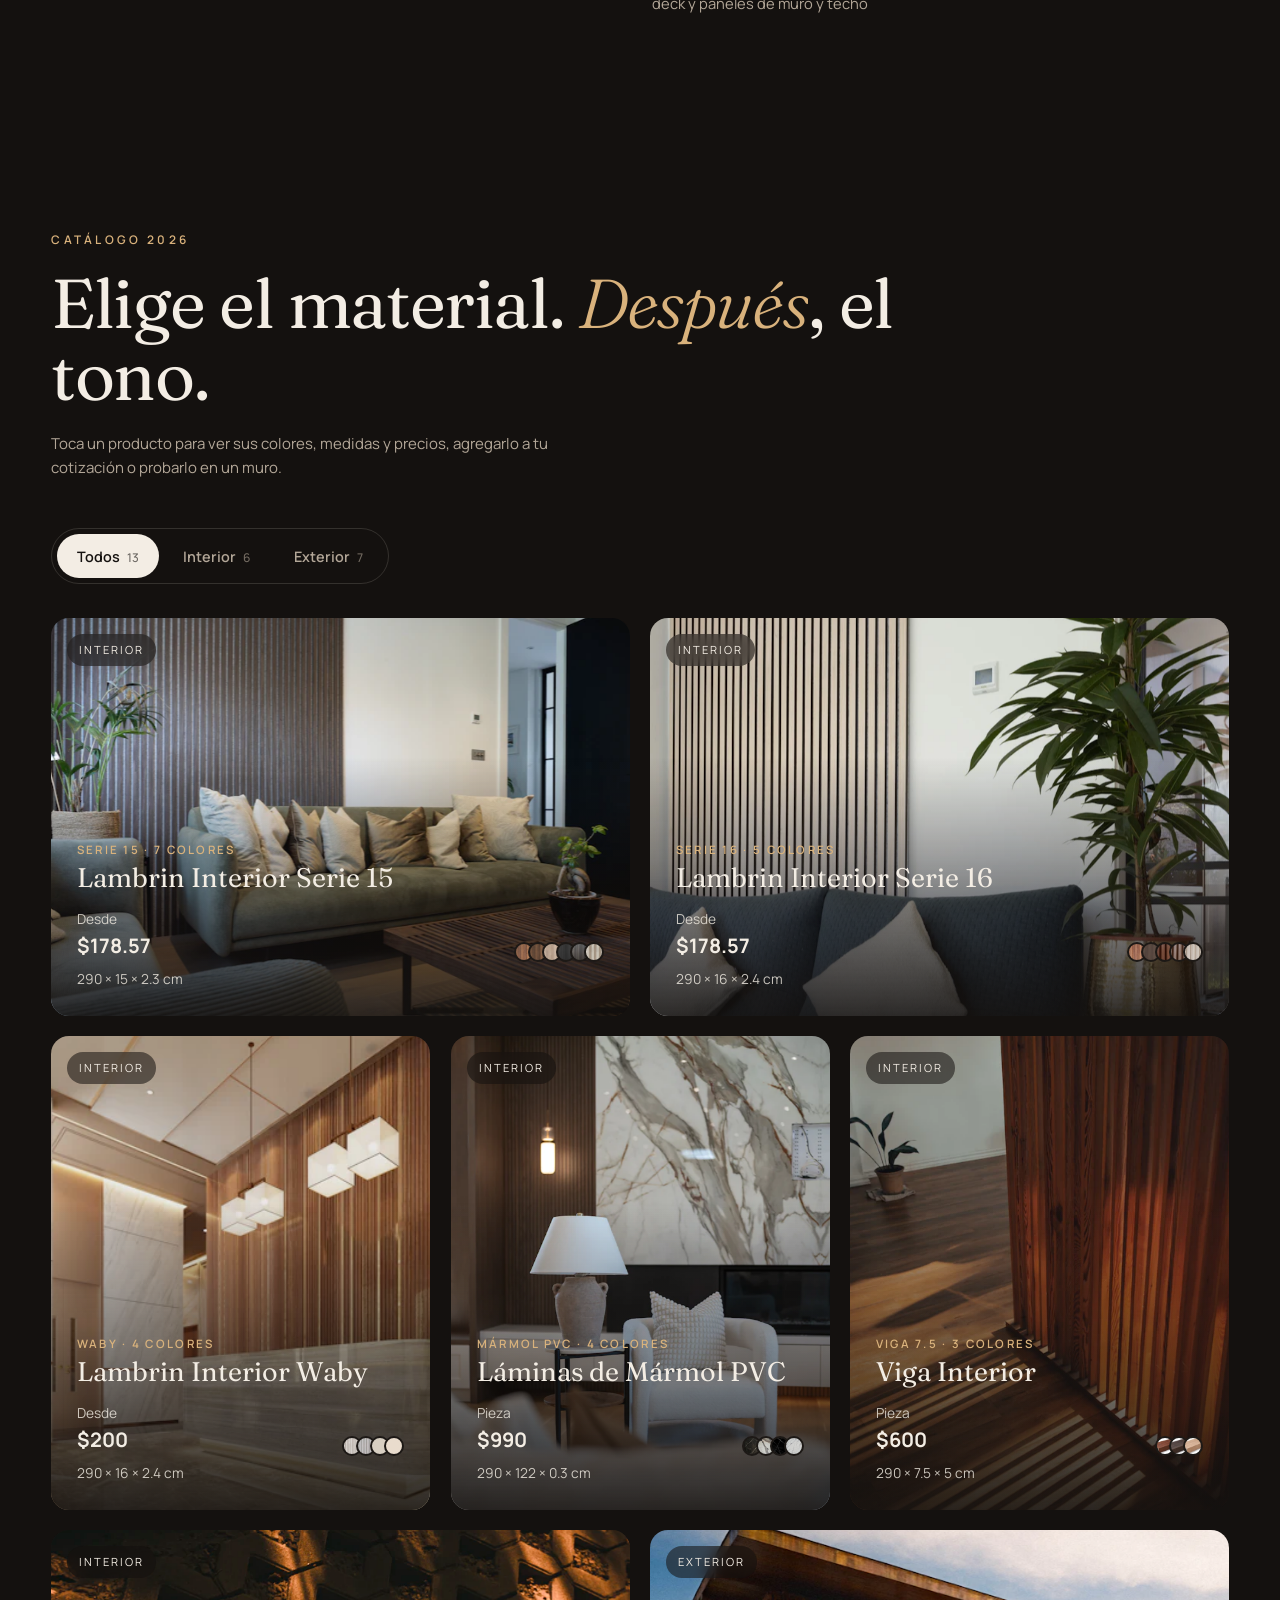
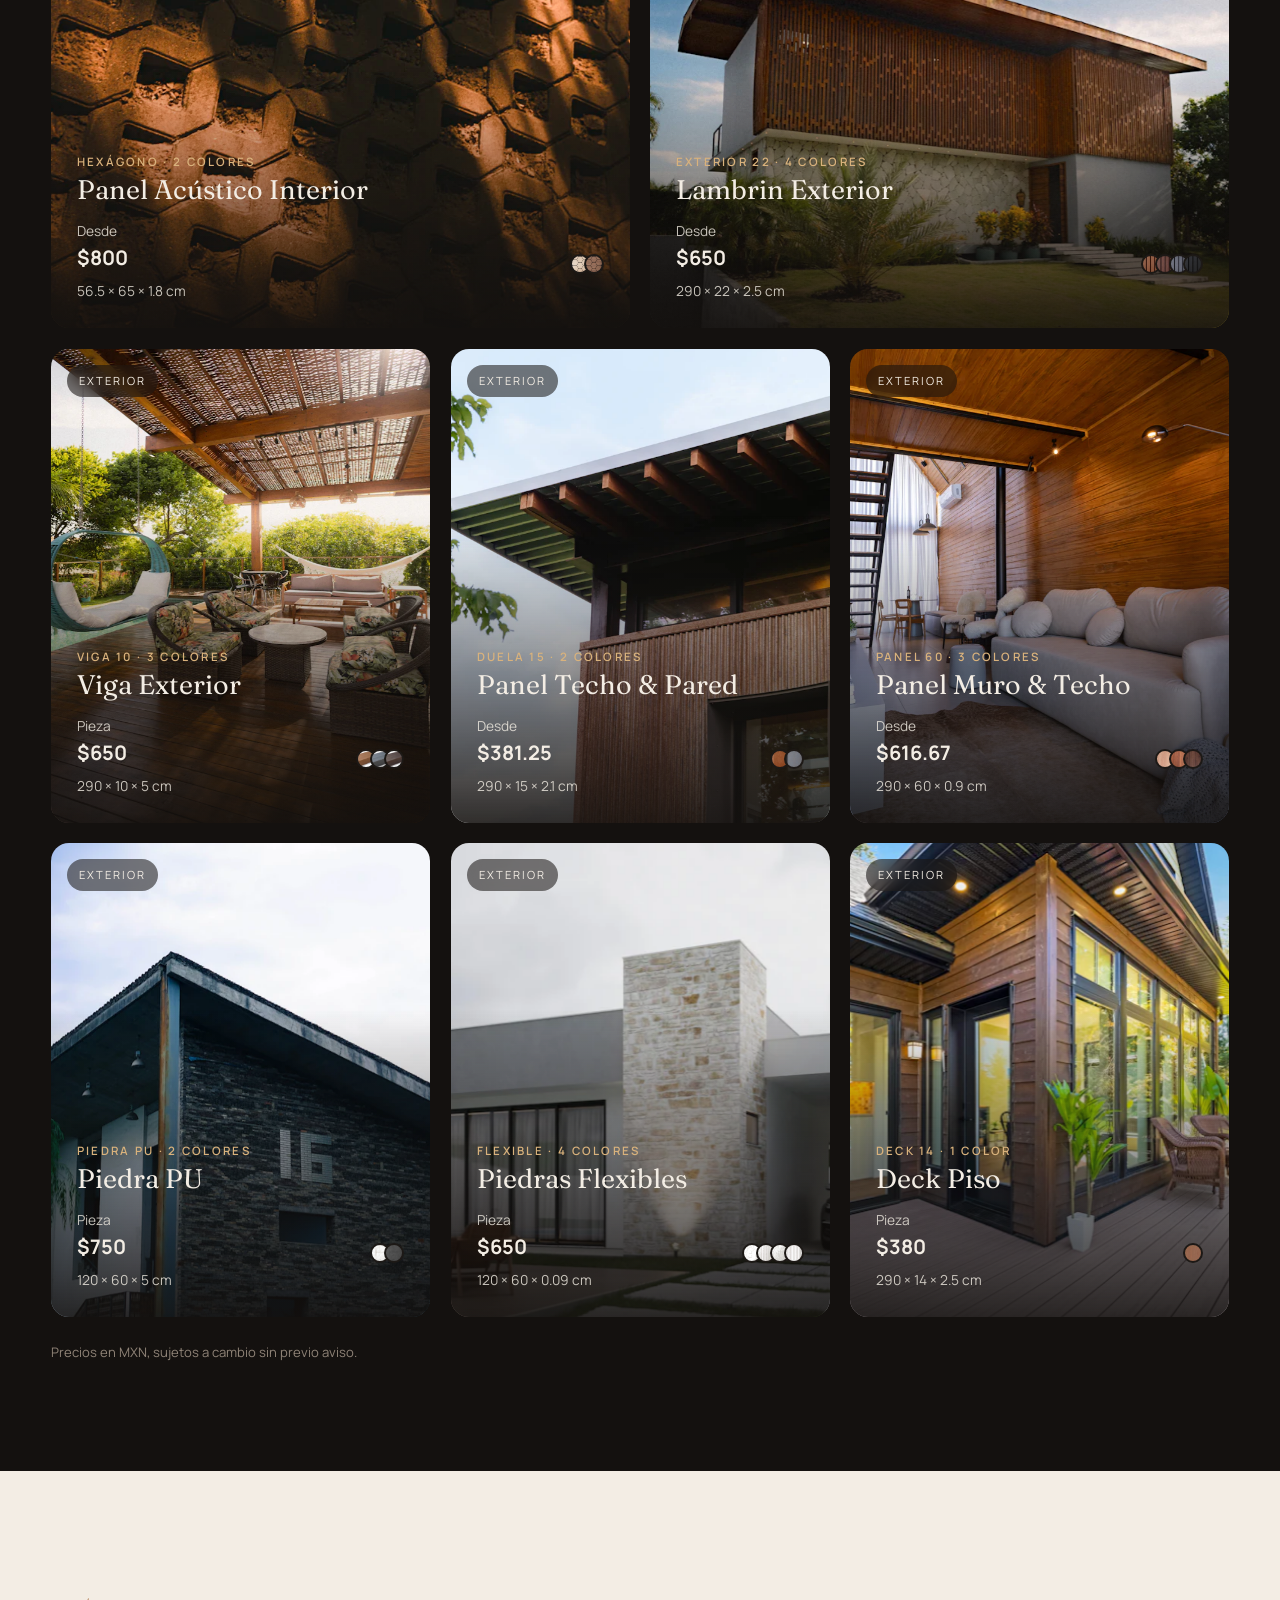
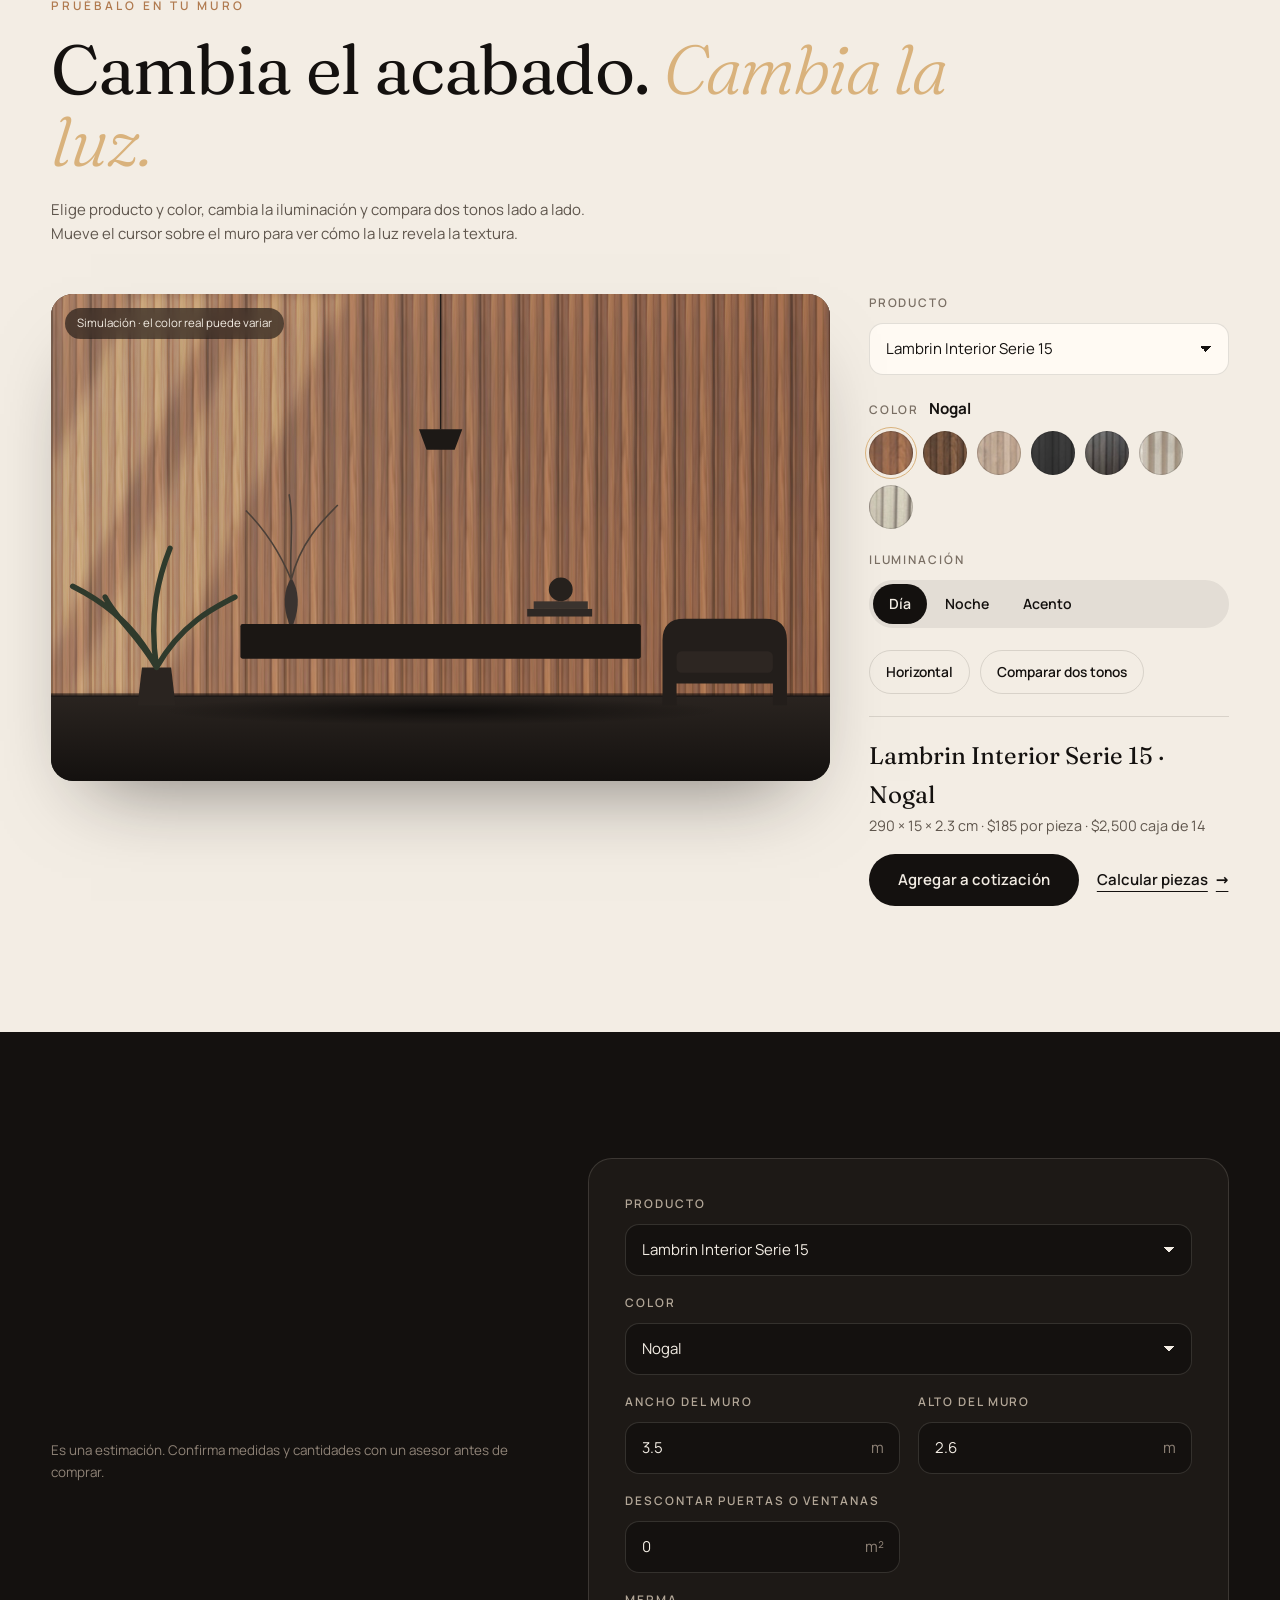
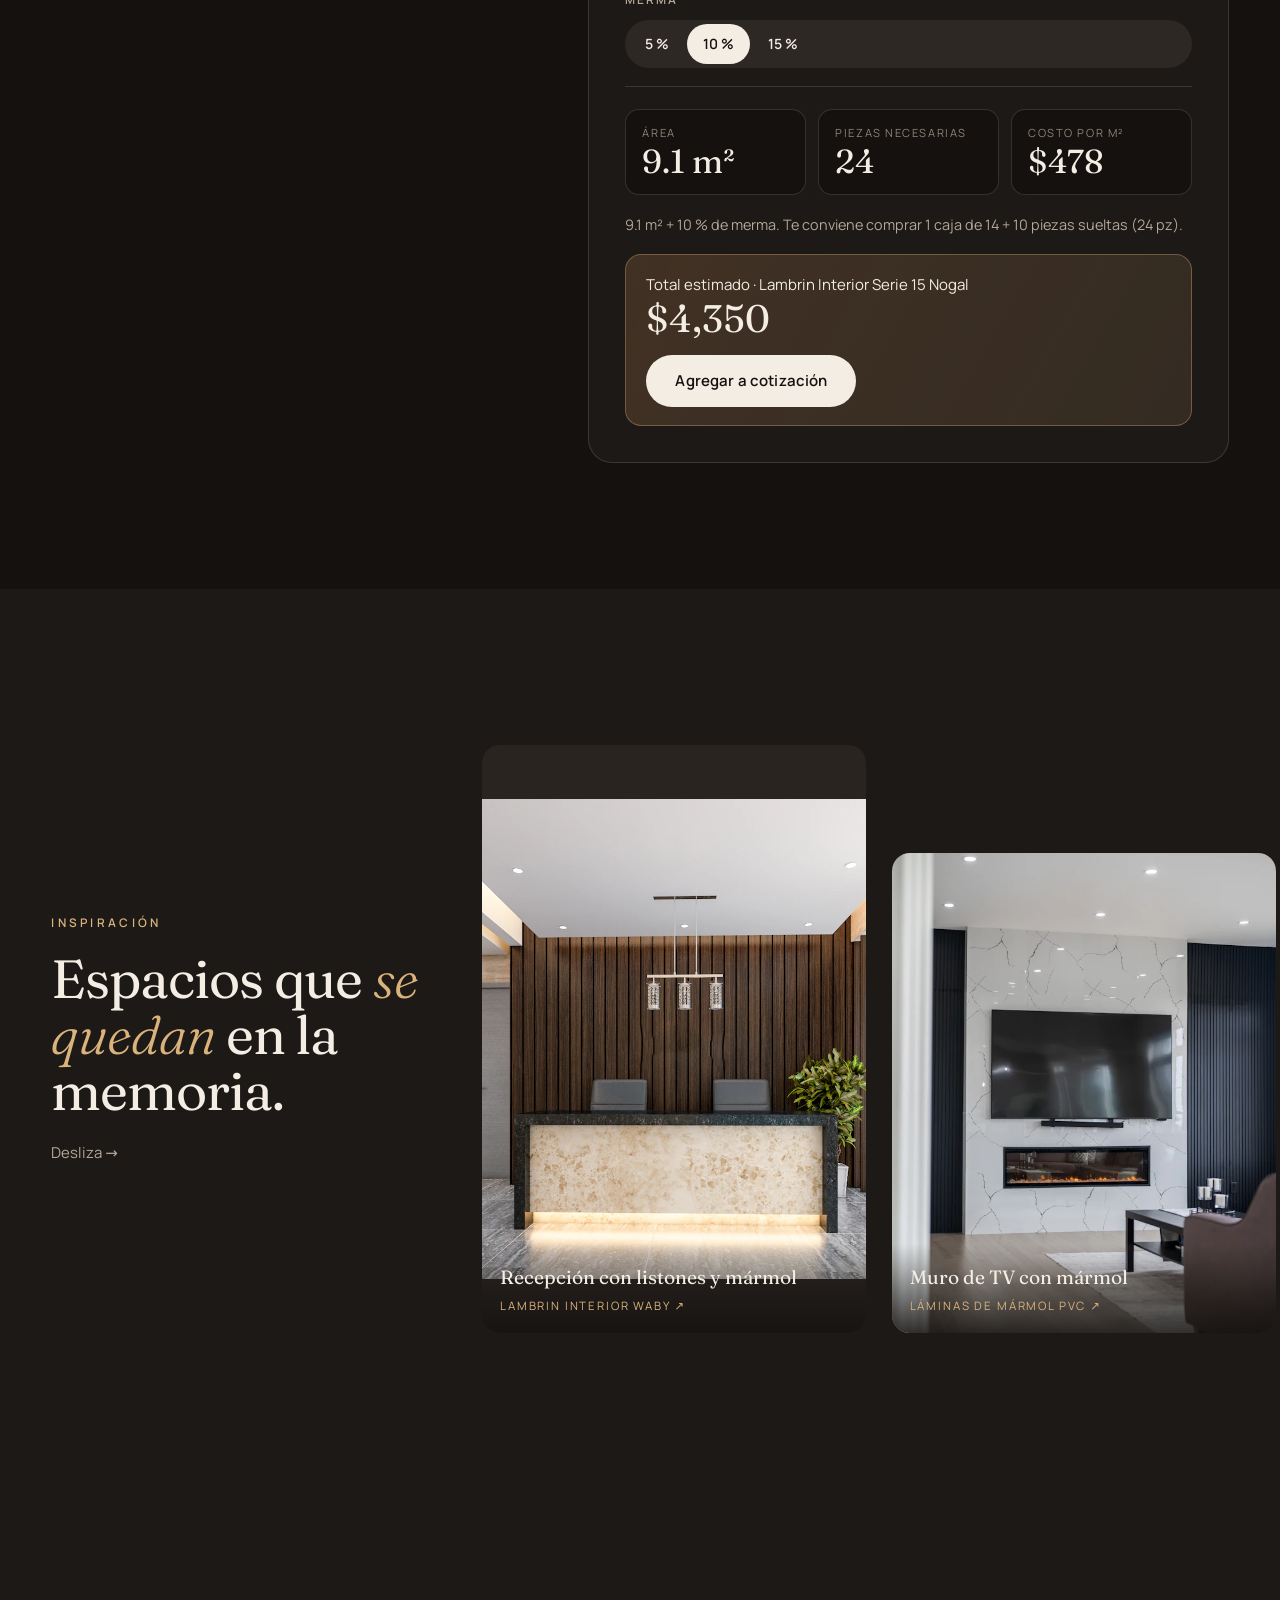
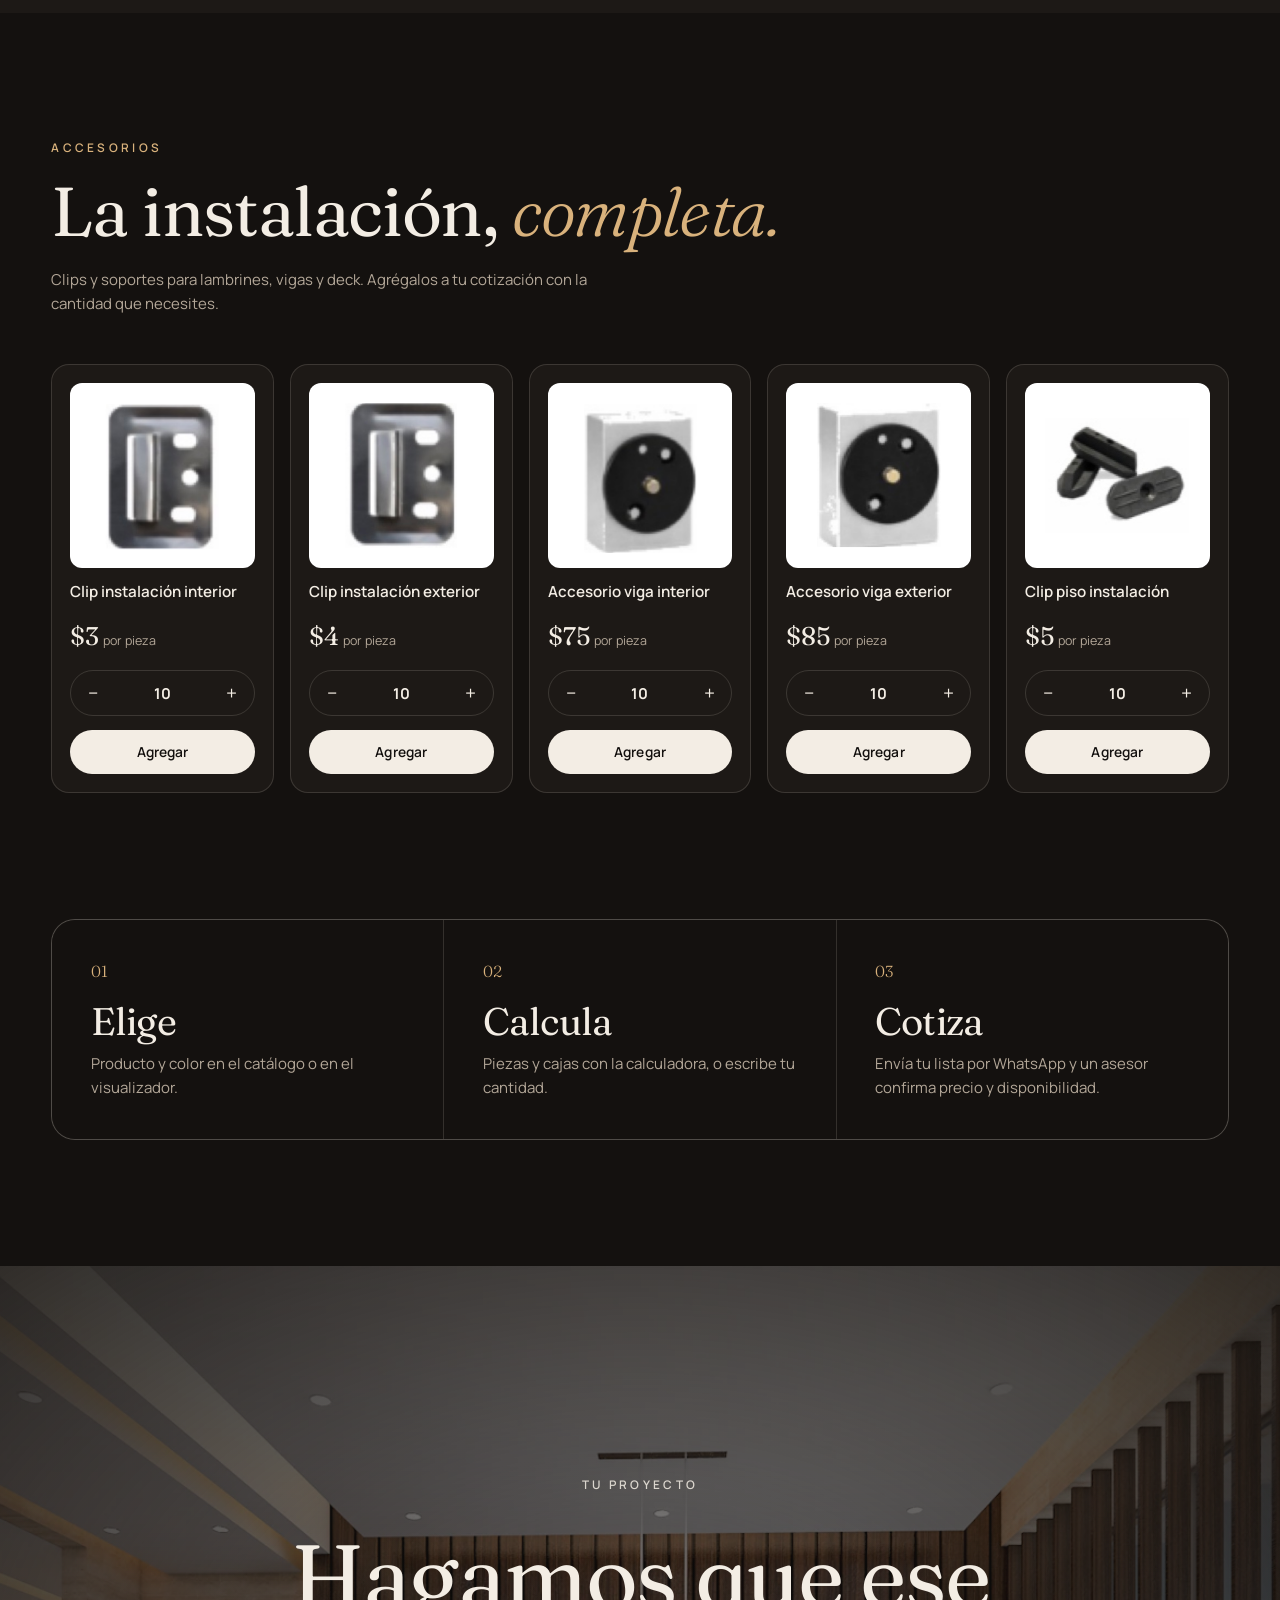
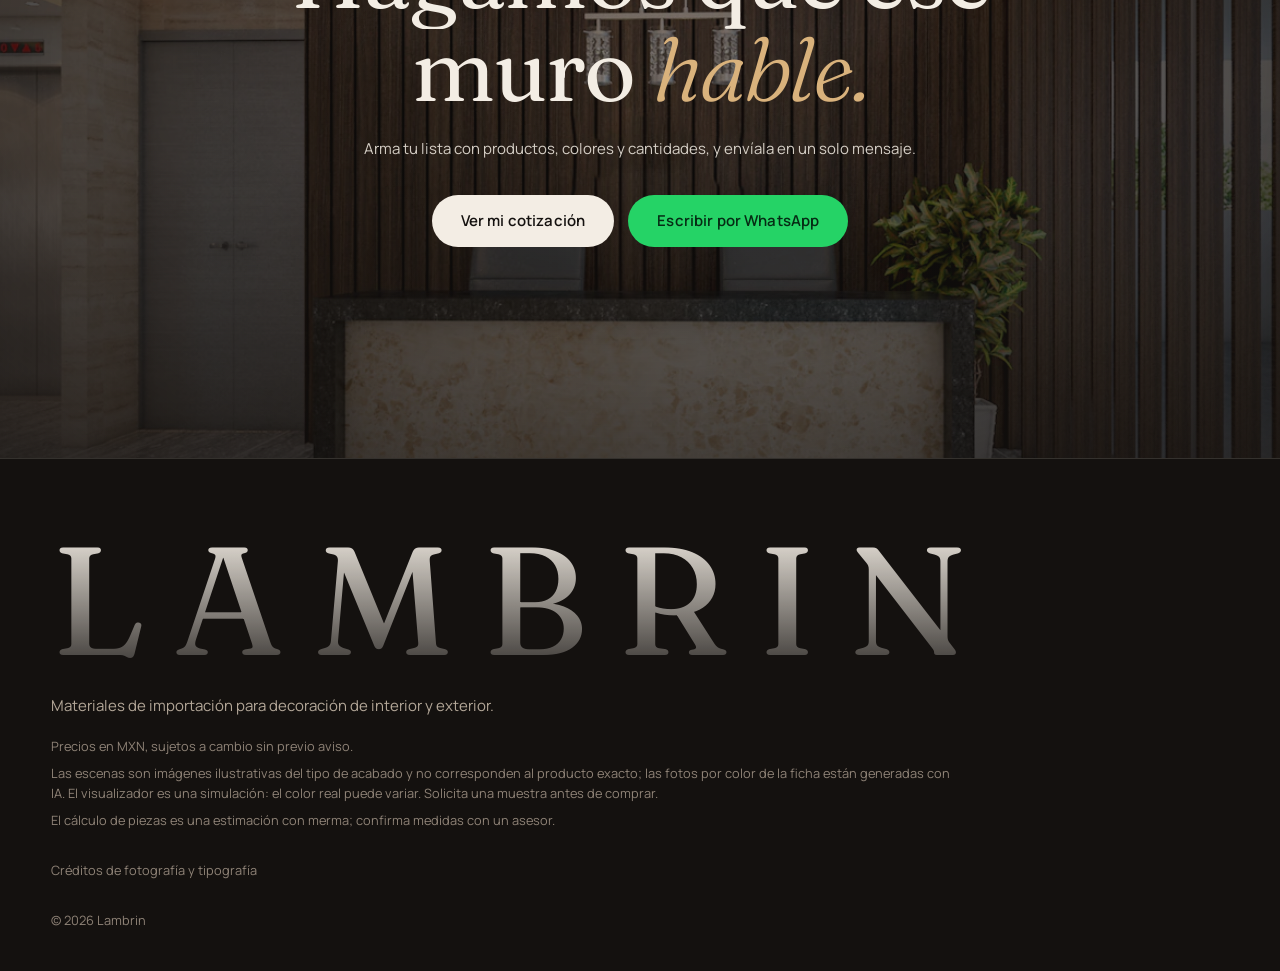
==== commit bac2a908: "Fotos por color generadas con IA en los 13 productos (ADR-0009) - 44 fotos (800 y 1600 px) en assets" ====
--- a/site/index.html
+++ b/site/index.html
@@ -318,7 +318,7 @@
     <p class="footer__claim">Materiales de importación para decoración de interior y exterior.</p>
     <ul class="footer__legal">
       <li data-leyenda></li>
-      <li>Las escenas son imágenes ilustrativas del tipo de acabado y no corresponden al producto exacto. El visualizador es una simulación: el color real puede variar. Solicita una muestra antes de comprar.</li>
+      <li>Las escenas son imágenes ilustrativas del tipo de acabado y no corresponden al producto exacto; las fotos por color de la ficha están generadas con IA. El visualizador es una simulación: el color real puede variar. Solicita una muestra antes de comprar.</li>
       <li>El cálculo de piezas es una estimación con merma; confirma medidas con un asesor.</li>
     </ul>
     <details class="footer__credits">
